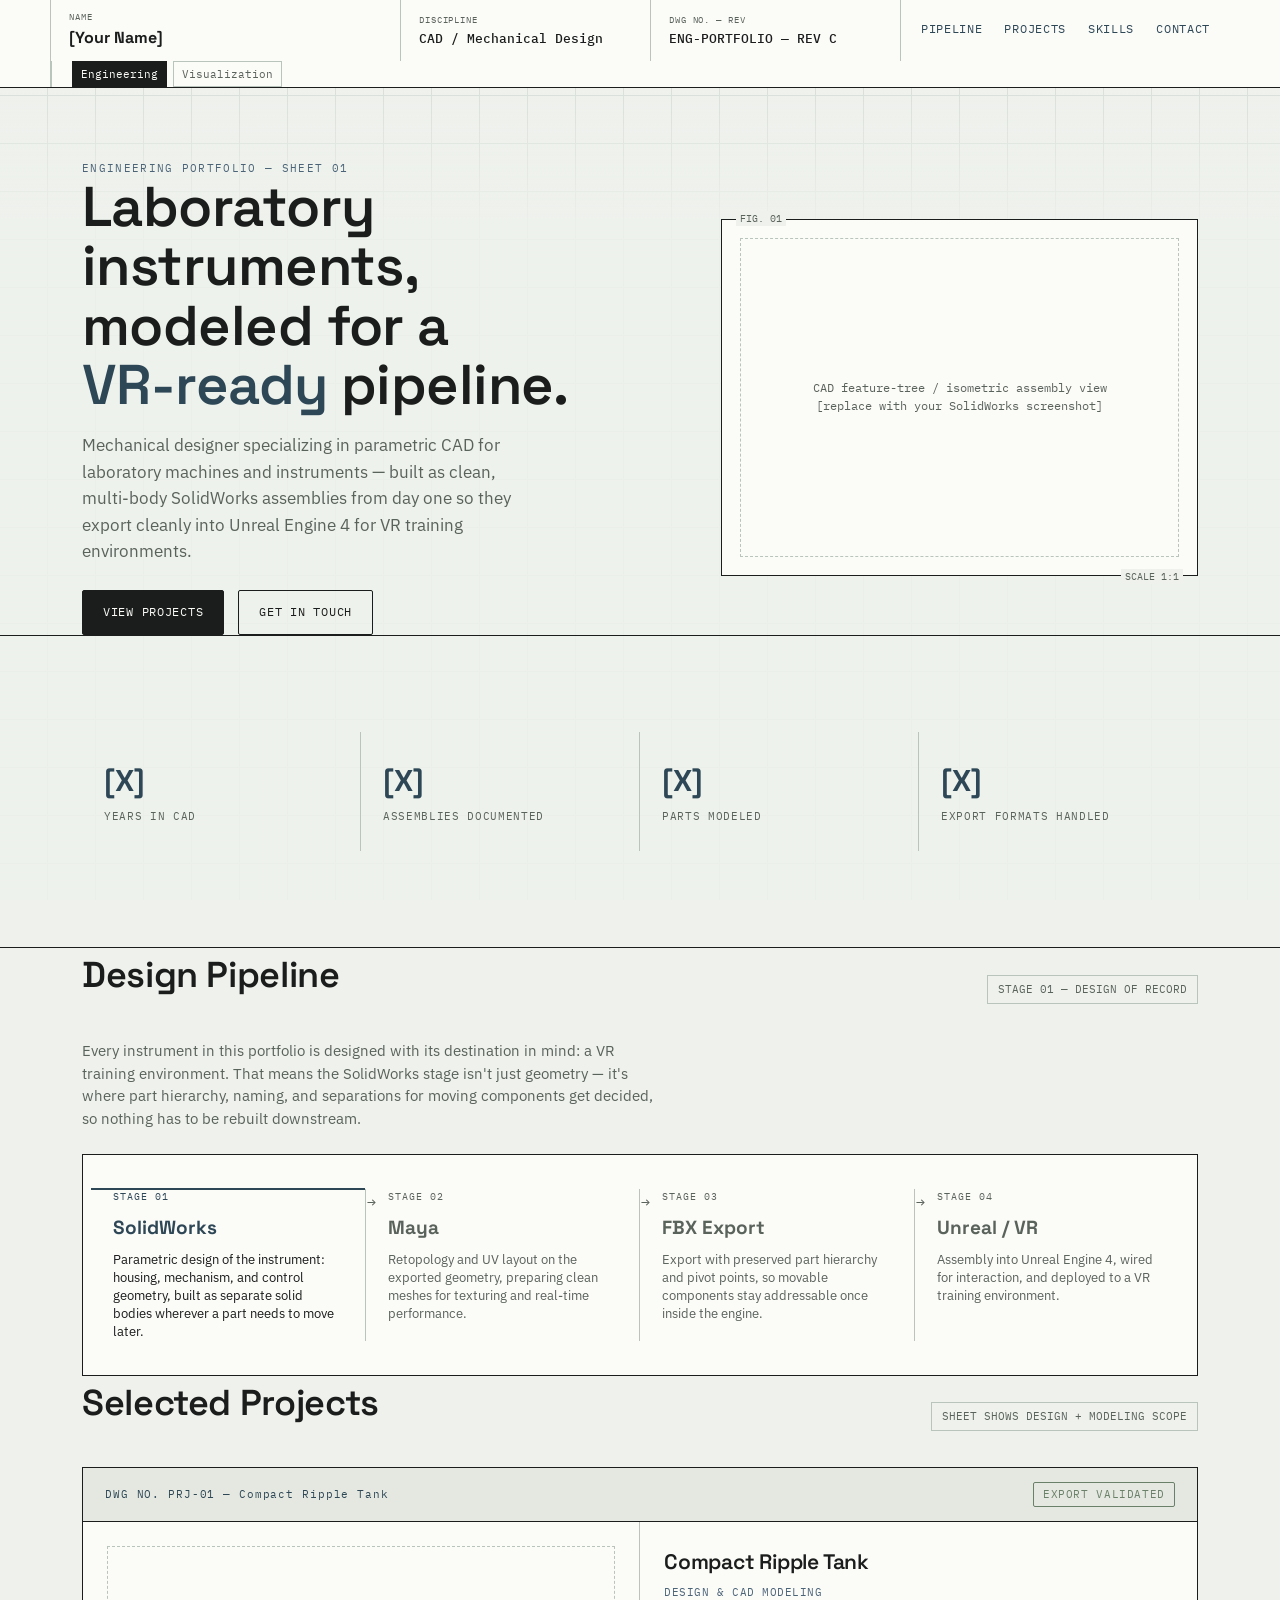
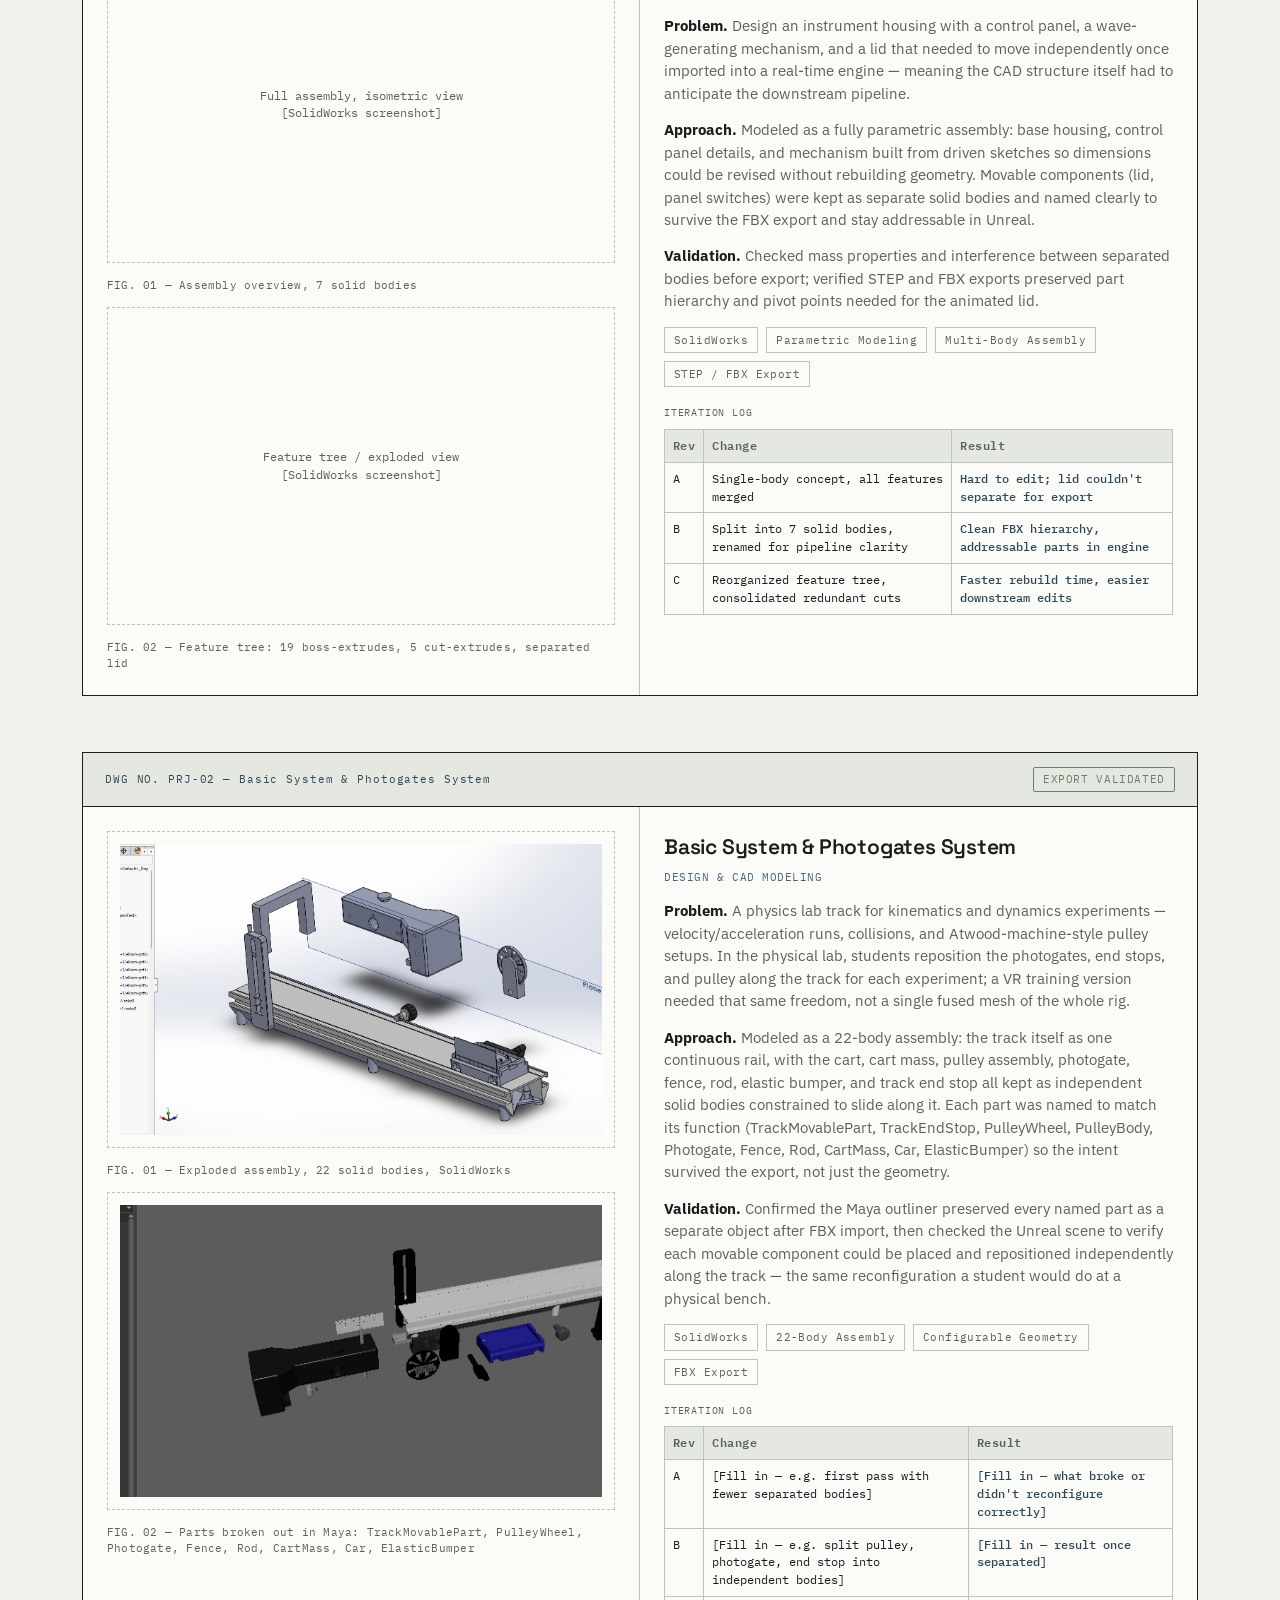
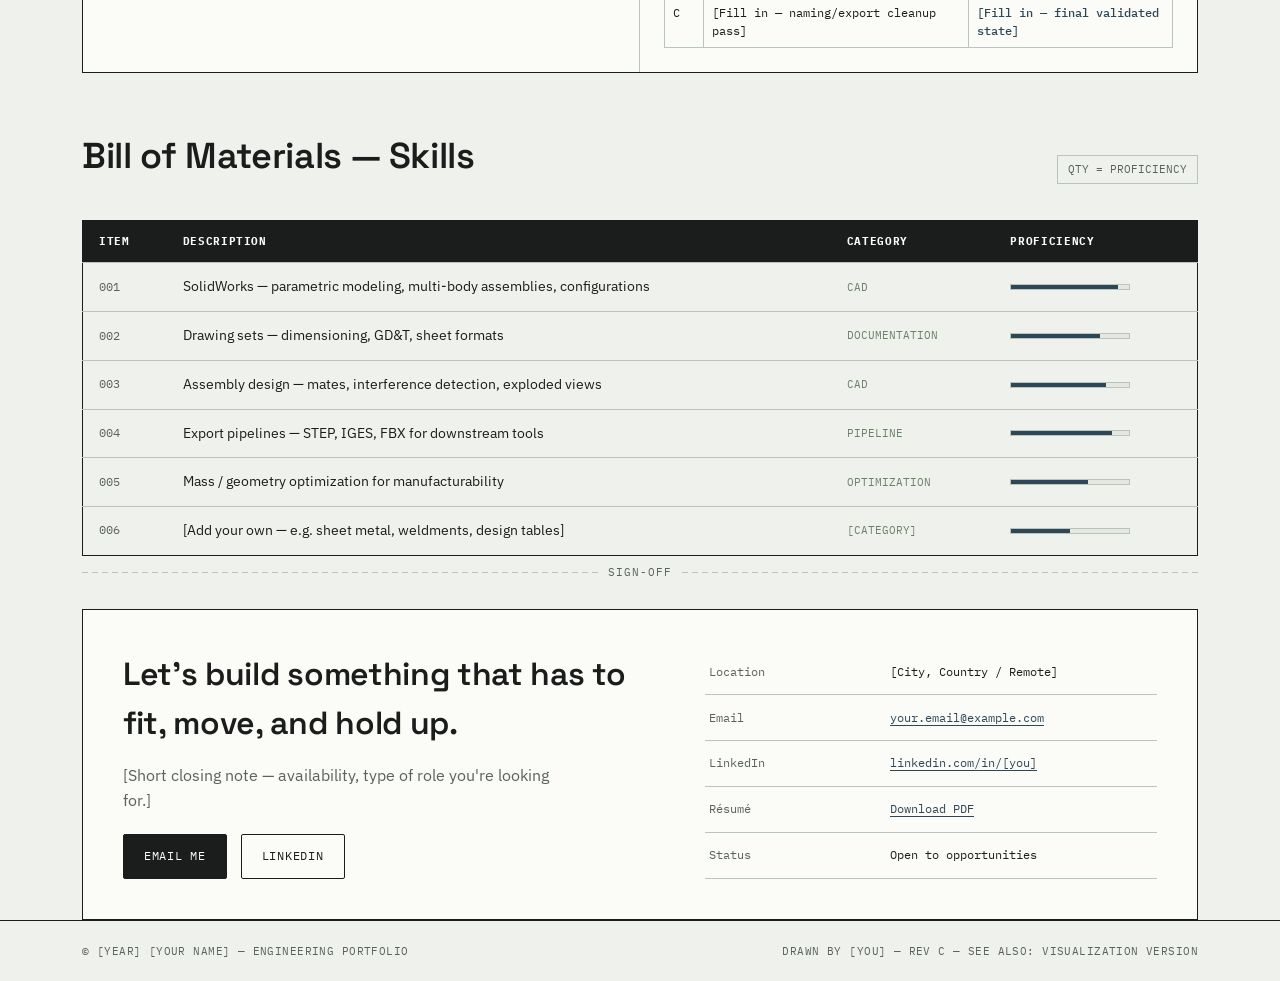
==== portfolio-engineering.html @ 68df439a "Finalize portfolio redesign" ====
<!DOCTYPE html>
<html lang="en">
<head>
<meta charset="UTF-8">
<meta name="viewport" content="width=device-width, initial-scale=1.0">
<title>[Your Name] — Engineering Portfolio</title>
<link rel="preconnect" href="https://fonts.googleapis.com">
<link href="https://fonts.googleapis.com/css2?family=Space+Grotesk:wght@400;500;600;700&family=IBM+Plex+Sans:wght@400;500;600&family=IBM+Plex+Mono:wght@400;500;600&display=swap" rel="stylesheet">
<link rel="stylesheet" href="styles.css">
</head>
<body>

<header class="titleblock">
  <div class="titleblock-inner">
    <div class="tb-cell tb-name">
      <span class="label">Name</span>
      <span class="value">[Your Name]</span>
    </div>
    <div class="tb-cell">
      <span class="label">Discipline</span>
      <span class="value">CAD / Mechanical Design</span>
    </div>
    <div class="tb-cell">
      <span class="label">Dwg No. — Rev</span>
      <span class="value">ENG-PORTFOLIO — REV C</span>
    </div>
    <nav class="tb-nav">
      <a href="#pipeline">Pipeline</a>
      <a href="#projects">Projects</a>
      <a href="#skills">Skills</a>
      <a href="#contact">Contact</a>
    </nav>
    <div class="tb-switch">
      <a class="active" href="portfolio-engineering.html">Engineering</a>
      <a href="portfolio-visualization.html">Visualization</a>
    </div>
  </div>
</header>

<main>

  <!-- HERO -->
  <section class="hero wrap">
    <div class="hero-grid">
      <div>
        <p class="eyebrow">Engineering Portfolio — Sheet 01</p>
        <h1>Laboratory instruments,<br>modeled for a<br><span class="accent">VR-ready</span> pipeline.</h1>
        <p class="lede">Mechanical designer specializing in parametric CAD for laboratory machines and instruments — built as clean, multi-body SolidWorks assemblies from day one so they export cleanly into Unreal Engine 4 for VR training environments.</p>
        <div class="hero-actions">
          <a class="btn primary" href="#projects">View projects</a>
          <a class="btn ghost" href="#contact">Get in touch</a>
        </div>
      </div>
      <div class="hero-figure">
        <span class="tick tl">FIG. 01</span>
        <div class="frame">CAD feature-tree / isometric assembly view<br>[replace with your SolidWorks screenshot]</div>
        <span class="tick br">SCALE 1:1</span>
      </div>
    </div>
  </section>

  <!-- SPEC STRIP -->
  <section class="specs">
    <div class="wrap">
      <div class="specs-grid">
        <div class="spec"><div class="num">[X]</div><div class="lbl">Years in CAD</div></div>
        <div class="spec"><div class="num">[X]</div><div class="lbl">Assemblies Documented</div></div>
        <div class="spec"><div class="num">[X]</div><div class="lbl">Parts Modeled</div></div>
        <div class="spec"><div class="num">[X]</div><div class="lbl">Export Formats Handled</div></div>
      </div>
    </div>
  </section>

  <!-- PIPELINE -->
  <section id="pipeline" class="wrap">
    <div class="sec-head">
      <h2>Design Pipeline</h2>
      <span class="sheet-tag">STAGE 01 — DESIGN OF RECORD</span>
    </div>
    <p class="pipeline-intro">Every instrument in this portfolio is designed with its destination in mind: a VR training environment. That means the SolidWorks stage isn't just geometry — it's where part hierarchy, naming, and separations for moving components get decided, so nothing has to be rebuilt downstream.</p>
    <div class="pipeline">
      <div class="pipeline-node primary">
        <span class="stage">Stage 01</span>
        <span class="tool">SolidWorks</span>
        <span class="desc">Parametric design of the instrument: housing, mechanism, and control geometry, built as separate solid bodies wherever a part needs to move later.</span>
      </div>
      <div class="pipeline-node">
        <span class="stage">Stage 02</span>
        <span class="tool">Maya</span>
        <span class="desc">Retopology and UV layout on the exported geometry, preparing clean meshes for texturing and real-time performance.</span>
      </div>
      <div class="pipeline-node">
        <span class="stage">Stage 03</span>
        <span class="tool">FBX Export</span>
        <span class="desc">Export with preserved part hierarchy and pivot points, so movable components stay addressable once inside the engine.</span>
      </div>
      <div class="pipeline-node">
        <span class="stage">Stage 04</span>
        <span class="tool">Unreal / VR</span>
        <span class="desc">Assembly into Unreal Engine 4, wired for interaction, and deployed to a VR training environment.</span>
      </div>
    </div>
  </section>

  <!-- PROJECTS -->
  <section id="projects" class="wrap">
    <div class="sec-head">
      <h2>Selected Projects</h2>
      <span class="sheet-tag">SHEET SHOWS DESIGN + MODELING SCOPE</span>
    </div>

    <!-- PROJECT SHEET 01 -->
    <article class="sheet reveal">
      <div class="sheet-head">
        <span class="sheet-no">DWG NO. PRJ-01 — Compact Ripple Tank</span>
        <span class="sheet-status">Export Validated</span>
      </div>
      <div class="sheet-body">
        <div class="sheet-media">
          <div class="media-slot">Full assembly, isometric view<br>[SolidWorks screenshot]</div>
          <div class="media-caption">FIG. 01 — Assembly overview, 7 solid bodies</div>
          <div class="media-slot">Feature tree / exploded view<br>[SolidWorks screenshot]</div>
          <div class="media-caption">FIG. 02 — Feature tree: 19 boss-extrudes, 5 cut-extrudes, separated lid</div>
        </div>
        <div class="sheet-content">
          <h3>Compact Ripple Tank</h3>
          <p class="role">Design & CAD modeling</p>
          <p><strong>Problem.</strong> Design an instrument housing with a control panel, a wave-generating mechanism, and a lid that needed to move independently once imported into a real-time engine — meaning the CAD structure itself had to anticipate the downstream pipeline.</p>
          <p><strong>Approach.</strong> Modeled as a fully parametric assembly: base housing, control panel details, and mechanism built from driven sketches so dimensions could be revised without rebuilding geometry. Movable components (lid, panel switches) were kept as separate solid bodies and named clearly to survive the FBX export and stay addressable in Unreal.</p>
          <p><strong>Validation.</strong> Checked mass properties and interference between separated bodies before export; verified STEP and FBX exports preserved part hierarchy and pivot points needed for the animated lid.</p>
          <div class="tags">
            <span class="tag">SolidWorks</span>
            <span class="tag">Parametric Modeling</span>
            <span class="tag">Multi-Body Assembly</span>
            <span class="tag">STEP / FBX Export</span>
          </div>
          <table class="rev">
            <caption>Iteration log</caption>
            <thead>
              <tr><th>Rev</th><th>Change</th><th>Result</th></tr>
            </thead>
            <tbody>
              <tr><td>A</td><td>Single-body concept, all features merged</td><td class="result">Hard to edit; lid couldn't separate for export</td></tr>
              <tr><td>B</td><td>Split into 7 solid bodies, renamed for pipeline clarity</td><td class="result">Clean FBX hierarchy, addressable parts in engine</td></tr>
              <tr><td>C</td><td>Reorganized feature tree, consolidated redundant cuts</td><td class="result">Faster rebuild time, easier downstream edits</td></tr>
            </tbody>
          </table>
        </div>
      </div>
    </article>

    <!-- PROJECT SHEET 02 -->
    <article class="sheet reveal">
      <div class="sheet-head">
        <span class="sheet-no">DWG NO. PRJ-02 — Basic System &amp; Photogates System</span>
        <span class="sheet-status">Export Validated</span>
      </div>
      <div class="sheet-body">
        <div class="sheet-media">
          <div class="media-slot"><img src="assets/basic-photogates-system/01-solidworks-exploded.png" alt="SolidWorks exploded view of the track, cart, pulley and photogate assembly"></div>
          <div class="media-caption">FIG. 01 — Exploded assembly, 22 solid bodies, SolidWorks</div>
          <div class="media-slot"><img src="assets/basic-photogates-system/02-maya-parts.png" alt="Maya outliner and separated parts for the track system"></div>
          <div class="media-caption">FIG. 02 — Parts broken out in Maya: TrackMovablePart, PulleyWheel, Photogate, Fence, Rod, CartMass, Car, ElasticBumper</div>
        </div>
        <div class="sheet-content">
          <h3>Basic System &amp; Photogates System</h3>
          <p class="role">Design & CAD modeling</p>
          <p><strong>Problem.</strong> A physics lab track for kinematics and dynamics experiments — velocity/acceleration runs, collisions, and Atwood-machine-style pulley setups. In the physical lab, students reposition the photogates, end stops, and pulley along the track for each experiment; a VR training version needed that same freedom, not a single fused mesh of the whole rig.</p>
          <p><strong>Approach.</strong> Modeled as a 22-body assembly: the track itself as one continuous rail, with the cart, cart mass, pulley assembly, photogate, fence, rod, elastic bumper, and track end stop all kept as independent solid bodies constrained to slide along it. Each part was named to match its function (TrackMovablePart, TrackEndStop, PulleyWheel, PulleyBody, Photogate, Fence, Rod, CartMass, Car, ElasticBumper) so the intent survived the export, not just the geometry.</p>
          <p><strong>Validation.</strong> Confirmed the Maya outliner preserved every named part as a separate object after FBX import, then checked the Unreal scene to verify each movable component could be placed and repositioned independently along the track — the same reconfiguration a student would do at a physical bench.</p>
          <div class="tags">
            <span class="tag">SolidWorks</span>
            <span class="tag">22-Body Assembly</span>
            <span class="tag">Configurable Geometry</span>
            <span class="tag">FBX Export</span>
          </div>
          <table class="rev">
            <caption>Iteration log</caption>
            <thead>
              <tr><th>Rev</th><th>Change</th><th>Result</th></tr>
            </thead>
            <tbody>
              <tr><td>A</td><td>[Fill in — e.g. first pass with fewer separated bodies]</td><td class="result">[Fill in — what broke or didn't reconfigure correctly]</td></tr>
              <tr><td>B</td><td>[Fill in — e.g. split pulley, photogate, end stop into independent bodies]</td><td class="result">[Fill in — result once separated]</td></tr>
              <tr><td>C</td><td>[Fill in — naming/export cleanup pass]</td><td class="result">[Fill in — final validated state]</td></tr>
            </tbody>
          </table>
        </div>
      </div>
    </article>
  </section>

  <!-- SKILLS AS BOM -->
  <section id="skills" class="wrap">
    <div class="sec-head">
      <h2>Bill of Materials — Skills</h2>
      <span class="sheet-tag">QTY = PROFICIENCY</span>
    </div>
    <table class="bom">
      <thead>
        <tr><th>Item</th><th>Description</th><th>Category</th><th>Proficiency</th></tr>
      </thead>
      <tbody>
        <tr><td class="item">001</td><td>SolidWorks — parametric modeling, multi-body assemblies, configurations</td><td class="cat">CAD</td><td><div class="bar-wrap"><div class="bar" style="width:90%"></div></div></td></tr>
        <tr><td class="item">002</td><td>Drawing sets — dimensioning, GD&T, sheet formats</td><td class="cat">Documentation</td><td><div class="bar-wrap"><div class="bar" style="width:75%"></div></div></td></tr>
        <tr><td class="item">003</td><td>Assembly design — mates, interference detection, exploded views</td><td class="cat">CAD</td><td><div class="bar-wrap"><div class="bar" style="width:80%"></div></div></td></tr>
        <tr><td class="item">004</td><td>Export pipelines — STEP, IGES, FBX for downstream tools</td><td class="cat">Pipeline</td><td><div class="bar-wrap"><div class="bar" style="width:85%"></div></div></td></tr>
        <tr><td class="item">005</td><td>Mass / geometry optimization for manufacturability</td><td class="cat">Optimization</td><td><div class="bar-wrap"><div class="bar" style="width:65%"></div></div></td></tr>
        <tr><td class="item">006</td><td>[Add your own — e.g. sheet metal, weldments, design tables]</td><td class="cat">[Category]</td><td><div class="bar-wrap"><div class="bar" style="width:50%"></div></div></td></tr>
      </tbody>
    </table>
  </section>

  <!-- CONTACT / SIGN-OFF -->
  <section id="contact" class="wrap">
    <div class="dim-rule"><span>Sign-off</span></div>
    <div class="signoff">
      <div class="signoff-grid">
        <div>
          <h2>Let's build something that has to fit, move, and hold up.</h2>
          <p>[Short closing note — availability, type of role you're looking for.]</p>
          <div class="hero-actions">
            <a class="btn primary" href="mailto:your.email@example.com">Email me</a>
            <a class="btn ghost" href="[LinkedIn URL]">LinkedIn</a>
          </div>
        </div>
        <table class="approval-table">
          <tr><td class="k">Location</td><td>[City, Country / Remote]</td></tr>
          <tr><td class="k">Email</td><td><a href="mailto:your.email@example.com">your.email@example.com</a></td></tr>
          <tr><td class="k">LinkedIn</td><td><a href="#">linkedin.com/in/[you]</a></td></tr>
          <tr><td class="k">Résumé</td><td><a href="#">Download PDF</a></td></tr>
          <tr><td class="k">Status</td><td>Open to opportunities</td></tr>
        </table>
      </div>
    </div>
  </section>

</main>

<footer>
  <div class="wrap footer-row">
    <span>© [YEAR] [YOUR NAME] — ENGINEERING PORTFOLIO</span>
    <span>DRAWN BY [YOU] — REV C — SEE ALSO: VISUALIZATION VERSION</span>
  </div>
</footer>

<script>
  const items = document.querySelectorAll('.reveal');
  const io = new IntersectionObserver((entries) => {
    entries.forEach(e => { if(e.isIntersecting){ e.target.classList.add('in'); io.unobserve(e.target);} });
  }, {threshold:0.12});
  items.forEach(el => io.observe(el));
</script>

</body>
</html>
---- styles.css ----
:root{
  --paper:#EEF1EC;
  --paper-alt:#E4E8E1;
  --ink:#1A1D1B;
  --ink-soft:#5A625C;
  --line:#B9C4BC;
  --steel:#2E4756;       /* primary accent — overridden per theme */
  --steel-soft:#4C6478;
  --amber:#E8A33D;
  --olive:#6B8068;       /* secondary accent — overridden per theme */
  --white:#FBFBF8;
  --radius:2px;
}

/* ---- Visualization theme override: warm "studio light" accent ---- */
body.theme-viz{
  --steel:#C4671F;
  --steel-soft:#D98A4A;
  --olive:#7A5C99;
}

*{box-sizing:border-box; margin:0; padding:0;}
html{scroll-behavior:smooth;}

body{
  background:var(--paper);
  color:var(--ink);
  font-family:'IBM Plex Sans', sans-serif;
  font-size:16px;
  line-height:1.55;
  background-image:
    linear-gradient(var(--line) 1px, transparent 1px),
    linear-gradient(90deg, var(--line) 1px, transparent 1px);
  background-size:48px 48px;
  background-position:-1px -1px;
  background-attachment:fixed;
}
body::before{
  content:"";
  position:fixed;
  inset:0;
  background:linear-gradient(180deg, rgba(238,241,236,0.4), rgba(238,241,236,0.94) 220px);
  pointer-events:none;
  z-index:0;
}

a{color:inherit; text-decoration:none;}
.mono{font-family:'IBM Plex Mono', monospace;}
.eyebrow{
  font-family:'IBM Plex Mono', monospace;
  font-size:11px;
  letter-spacing:0.12em;
  text-transform:uppercase;
  color:var(--steel-soft);
}
h1,h2,h3{font-family:'Space Grotesk', sans-serif; font-weight:600; letter-spacing:-0.01em;}

/* ---------- TITLE BLOCK / HEADER ---------- */
header.titleblock{position:sticky; top:0; z-index:50; background:var(--white); border-bottom:1.5px solid var(--ink);}
.titleblock-inner{
  max-width:1180px; margin:0 auto;
  display:grid; grid-template-columns:1.4fr 1fr 1fr auto;
  border-left:1px solid var(--line);
}
.tb-cell{padding:10px 18px; border-right:1px solid var(--line); display:flex; flex-direction:column; justify-content:center; gap:2px;}
.tb-cell .label{font-family:'IBM Plex Mono', monospace; font-size:9px; letter-spacing:0.1em; text-transform:uppercase; color:var(--ink-soft);}
.tb-cell .value{font-family:'IBM Plex Mono', monospace; font-size:12.5px; font-weight:500;}
.tb-name .value{font-family:'Space Grotesk', sans-serif; font-size:16px; font-weight:700;}
nav.tb-nav{display:flex; align-items:center; gap:22px; padding:0 20px;}
nav.tb-nav a{font-family:'IBM Plex Mono', monospace; font-size:11.5px; letter-spacing:0.06em; text-transform:uppercase; color:var(--steel); border-bottom:1px solid transparent; padding-bottom:2px; transition:border-color .15s ease, color .15s ease;}
nav.tb-nav a:hover{border-color:var(--amber); color:var(--ink);}
.tb-switch{
  display:flex; align-items:center; gap:6px;
  padding:0 20px; border-left:1px solid var(--line);
  font-family:'IBM Plex Mono', monospace; font-size:10.5px;
}
.tb-switch a{padding:4px 8px; border:1px solid var(--line); color:var(--ink-soft);}
.tb-switch a.active{background:var(--ink); color:var(--white); border-color:var(--ink);}
.tb-switch a:hover:not(.active){border-color:var(--steel); color:var(--steel);}

@media (max-width:900px){
  .titleblock-inner{grid-template-columns:1fr;}
  nav.tb-nav{flex-wrap:wrap; padding:10px 18px; gap:14px;}
  .tb-cell{border-right:none; border-bottom:1px solid var(--line);}
  .tb-switch{border-left:none; border-bottom:1px solid var(--line); padding:10px 18px;}
}

/* ---------- LAYOUT ---------- */
main{position:relative; z-index:1;}
.wrap{max-width:1180px; margin:0 auto; padding:0 32px;}
section{padding:96px 0;}
@media(max-width:800px){ .wrap{padding:0 20px;} section{padding:64px 0;} }

/* ---------- DIMENSION LINE MOTIF ---------- */
.dim-rule{display:flex; align-items:center; gap:10px; margin:8px 0 28px; color:var(--ink-soft);}
.dim-rule::before, .dim-rule::after{content:""; flex:1; height:1px; background:repeating-linear-gradient(90deg, var(--line) 0 6px, transparent 6px 10px);}
.dim-rule span{font-family:'IBM Plex Mono', monospace; font-size:11px; letter-spacing:0.1em; text-transform:uppercase; white-space:nowrap;}

/* ---------- HERO ---------- */
.hero{padding-top:72px;}
.hero-grid{display:grid; grid-template-columns:1.1fr 0.9fr; gap:56px; align-items:center;}
@media(max-width:900px){ .hero-grid{grid-template-columns:1fr;} }
.hero h1{font-size:clamp(34px, 5vw, 56px); line-height:1.06; margin-bottom:18px;}
.hero h1 .accent{color:var(--steel);}
.hero p.lede{font-size:17px; color:var(--ink-soft); max-width:46ch; margin-bottom:26px;}
.hero-actions{display:flex; gap:14px; flex-wrap:wrap;}
.btn{font-family:'IBM Plex Mono', monospace; font-size:12px; letter-spacing:0.06em; text-transform:uppercase; padding:12px 20px; border:1px solid var(--ink); border-radius:var(--radius); display:inline-block; transition:background .15s ease, color .15s ease;}
.btn.primary{background:var(--ink); color:var(--white);}
.btn.primary:hover{background:var(--steel);}
.btn.ghost:hover{background:var(--ink); color:var(--white);}
.hero-figure{position:relative; border:1px solid var(--ink); background:var(--white); aspect-ratio:4/3; display:flex; align-items:center; justify-content:center; padding:18px;}
.hero-figure .frame{width:100%; height:100%; border:1px dashed var(--line); display:flex; align-items:center; justify-content:center; color:var(--ink-soft); font-family:'IBM Plex Mono', monospace; font-size:12px; text-align:center; padding:20px;}
.tick{position:absolute; font-family:'IBM Plex Mono', monospace; font-size:10px; color:var(--ink-soft);}
.tick.tl{top:-9px; left:14px; background:var(--paper); padding:0 4px;}
.tick.br{bottom:-9px; right:14px; background:var(--paper); padding:0 4px;}

/* ---------- SPEC STRIP ---------- */
.specs{border-top:1px solid var(--ink); border-bottom:1px solid var(--ink);}
.specs-grid{display:grid; grid-template-columns:repeat(4, 1fr);}
.spec{padding:26px 22px; border-right:1px solid var(--line);}
.spec:last-child{border-right:none;}
.spec .num{font-family:'Space Grotesk', sans-serif; font-size:30px; font-weight:700; color:var(--steel);}
.spec .lbl{font-family:'IBM Plex Mono', monospace; font-size:11px; letter-spacing:0.06em; text-transform:uppercase; color:var(--ink-soft); margin-top:4px;}
@media(max-width:800px){ .specs-grid{grid-template-columns:1fr 1fr;} .spec:nth-child(2){border-right:none;} }

/* ---------- PIPELINE DIAGRAM ---------- */
.pipeline-intro{color:var(--ink-soft); max-width:64ch; margin-bottom:24px; font-size:14.5px;}
.pipeline{
  border:1px solid var(--ink);
  background:var(--white);
  padding:34px 8px;
  display:grid;
  grid-template-columns:repeat(4, 1fr);
}
.pipeline-node{
  padding:0 22px;
  border-right:1px solid var(--line);
  position:relative;
  display:flex;
  flex-direction:column;
  gap:8px;
}
.pipeline-node:last-child{border-right:none;}
.pipeline-node:not(:last-child)::after{
  content:"→";
  position:absolute;
  right:-11px;
  top:2px;
  font-family:'IBM Plex Mono', monospace;
  color:var(--ink-soft);
  font-size:15px;
  background:var(--white);
  z-index:2;
}
.pipeline-node .stage{font-family:'IBM Plex Mono', monospace; font-size:10px; letter-spacing:.1em; text-transform:uppercase; color:var(--ink-soft);}
.pipeline-node .tool{font-family:'Space Grotesk', sans-serif; font-weight:700; font-size:19px; color:var(--ink-soft);}
.pipeline-node .desc{font-size:12.5px; color:var(--ink-soft); line-height:1.45;}
.pipeline-node.primary .tool{color:var(--steel);}
.pipeline-node.primary .stage{color:var(--steel);}
.pipeline-node.primary .desc{color:var(--ink);}
.pipeline-node.primary::before{
  content:"";
  position:absolute;
  top:-1px; left:0; right:0; height:2px;
  background:var(--steel);
}
@media(max-width:860px){
  .pipeline{grid-template-columns:1fr; padding:8px 28px;}
  .pipeline-node{border-right:none; border-bottom:1px solid var(--line); padding:20px 0;}
  .pipeline-node:last-child{border-bottom:none;}
  .pipeline-node:not(:last-child)::after{content:"↓"; right:auto; left:0; top:auto; bottom:-11px;}
  .pipeline-node.primary::before{top:0; left:-1px; right:auto; bottom:0; width:2px; height:auto;}
}

/* ---------- SECTION HEADERS ---------- */
.sec-head{display:flex; justify-content:space-between; align-items:flex-end; margin-bottom:36px; gap:20px; flex-wrap:wrap;}
.sec-head h2{font-size:clamp(26px,3.4vw,36px);}
.sec-head .sheet-tag{font-family:'IBM Plex Mono', monospace; font-size:11px; color:var(--ink-soft); border:1px solid var(--line); padding:5px 10px;}

/* ---------- PROJECT SHEET ---------- */
.sheet{position:relative; background:var(--white); border:1px solid var(--ink); margin-bottom:56px;}
.sheet-head{display:flex; justify-content:space-between; align-items:center; padding:14px 22px; border-bottom:1px solid var(--ink); background:var(--paper-alt);}
.sheet-head .sheet-no{font-family:'IBM Plex Mono', monospace; font-size:11px; letter-spacing:0.08em; color:var(--steel);}
.sheet-head .sheet-status{font-family:'IBM Plex Mono', monospace; font-size:10.5px; letter-spacing:0.06em; text-transform:uppercase; padding:3px 9px; border:1px solid var(--olive); color:var(--olive); border-radius:var(--radius);}
.sheet-body{display:grid; grid-template-columns:1fr 1fr;}
@media(max-width:860px){ .sheet-body{grid-template-columns:1fr;} }
.sheet-media{border-right:1px solid var(--line); padding:24px; display:flex; flex-direction:column; gap:14px;}
@media(max-width:860px){ .sheet-media{border-right:none; border-bottom:1px solid var(--line);} }
.media-slot{aspect-ratio:16/10; border:1px dashed var(--line); display:flex; align-items:center; justify-content:center; font-family:'IBM Plex Mono', monospace; font-size:11.5px; color:var(--ink-soft); text-align:center; padding:12px;}
.media-slot img{width:100%; height:100%; object-fit:cover;}
.media-caption{font-family:'IBM Plex Mono', monospace; font-size:10.5px; color:var(--ink-soft); letter-spacing:0.02em;}
.sheet-content{padding:24px;}
.sheet-content h3{font-size:21px; margin-bottom:6px;}
.sheet-content .role{font-family:'IBM Plex Mono', monospace; font-size:11px; color:var(--steel-soft); margin-bottom:14px; text-transform:uppercase; letter-spacing:0.05em;}
.sheet-content p{color:var(--ink-soft); font-size:14.5px; margin-bottom:14px;}
.sheet-content p strong{color:var(--ink);}
.tags{display:flex; flex-wrap:wrap; gap:8px; margin-bottom:18px;}
.tag{font-family:'IBM Plex Mono', monospace; font-size:10.5px; letter-spacing:0.04em; padding:4px 9px; border:1px solid var(--line); color:var(--ink-soft);}

table.rev{width:100%; border-collapse:collapse; font-family:'IBM Plex Mono', monospace; font-size:11.5px;}
table.rev caption{text-align:left; font-size:10px; letter-spacing:0.08em; text-transform:uppercase; color:var(--ink-soft); margin-bottom:8px;}
table.rev th, table.rev td{border:1px solid var(--line); padding:7px 8px; text-align:left; vertical-align:top;}
table.rev th{background:var(--paper-alt); font-weight:600; color:var(--ink-soft); letter-spacing:0.04em;}
table.rev td.result{color:var(--steel); font-weight:500;}

/* ---------- SKILLS = BOM TABLE ---------- */
.bom{width:100%; border-collapse:collapse; border:1px solid var(--ink);}
.bom th{font-family:'IBM Plex Mono', monospace; font-size:11px; letter-spacing:0.06em; text-transform:uppercase; text-align:left; padding:12px 16px; background:var(--ink); color:var(--white);}
.bom td{padding:13px 16px; border-top:1px solid var(--line); font-size:14px;}
.bom td.item{font-family:'IBM Plex Mono', monospace; color:var(--ink-soft); font-size:12px;}
.bom td.cat{font-family:'IBM Plex Mono', monospace; font-size:11px; color:var(--olive); text-transform:uppercase;}
.bom .bar-wrap{width:120px; height:6px; background:var(--paper-alt); border:1px solid var(--line);}
.bom .bar{height:100%; background:var(--steel);}
@media(max-width:700px){ .bom{font-size:12px;} .bom th:nth-child(3), .bom td:nth-child(3){display:none;} }

/* ---------- CONTACT / SIGN-OFF ---------- */
.signoff{border:1px solid var(--ink); background:var(--white); padding:40px;}
.signoff-grid{display:grid; grid-template-columns:1.2fr 1fr; gap:40px;}
@media(max-width:800px){ .signoff-grid{grid-template-columns:1fr;} }
.signoff h2{font-size:clamp(24px,3vw,32px); margin-bottom:14px;}
.signoff p{color:var(--ink-soft); max-width:44ch; margin-bottom:22px;}
.approval-table{width:100%; border-collapse:collapse; font-family:'IBM Plex Mono', monospace; font-size:12px;}
.approval-table td{padding:12px 4px; border-bottom:1px solid var(--line);}
.approval-table td.k{color:var(--ink-soft); width:40%;}
.approval-table a{border-bottom:1px solid var(--steel); color:var(--steel);}
.approval-table a:hover{color:var(--amber); border-color:var(--amber);}

/* ---------- FOOTER ---------- */
footer{border-top:1px solid var(--ink); padding:22px 0;}
.footer-row{display:flex; justify-content:space-between; align-items:center; font-family:'IBM Plex Mono', monospace; font-size:10.5px; color:var(--ink-soft); letter-spacing:0.04em; flex-wrap:wrap; gap:8px;}

/* ---------- reveal on scroll ---------- */
.reveal{opacity:0; transform:translateY(14px); transition:opacity .5s ease, transform .5s ease;}
.reveal.in{opacity:1; transform:translateY(0);}
@media (prefers-reduced-motion: reduce){ html{scroll-behavior:auto;} .reveal{opacity:1; transform:none; transition:none;} }

:focus-visible{outline:2px solid var(--steel); outline-offset:2px;}
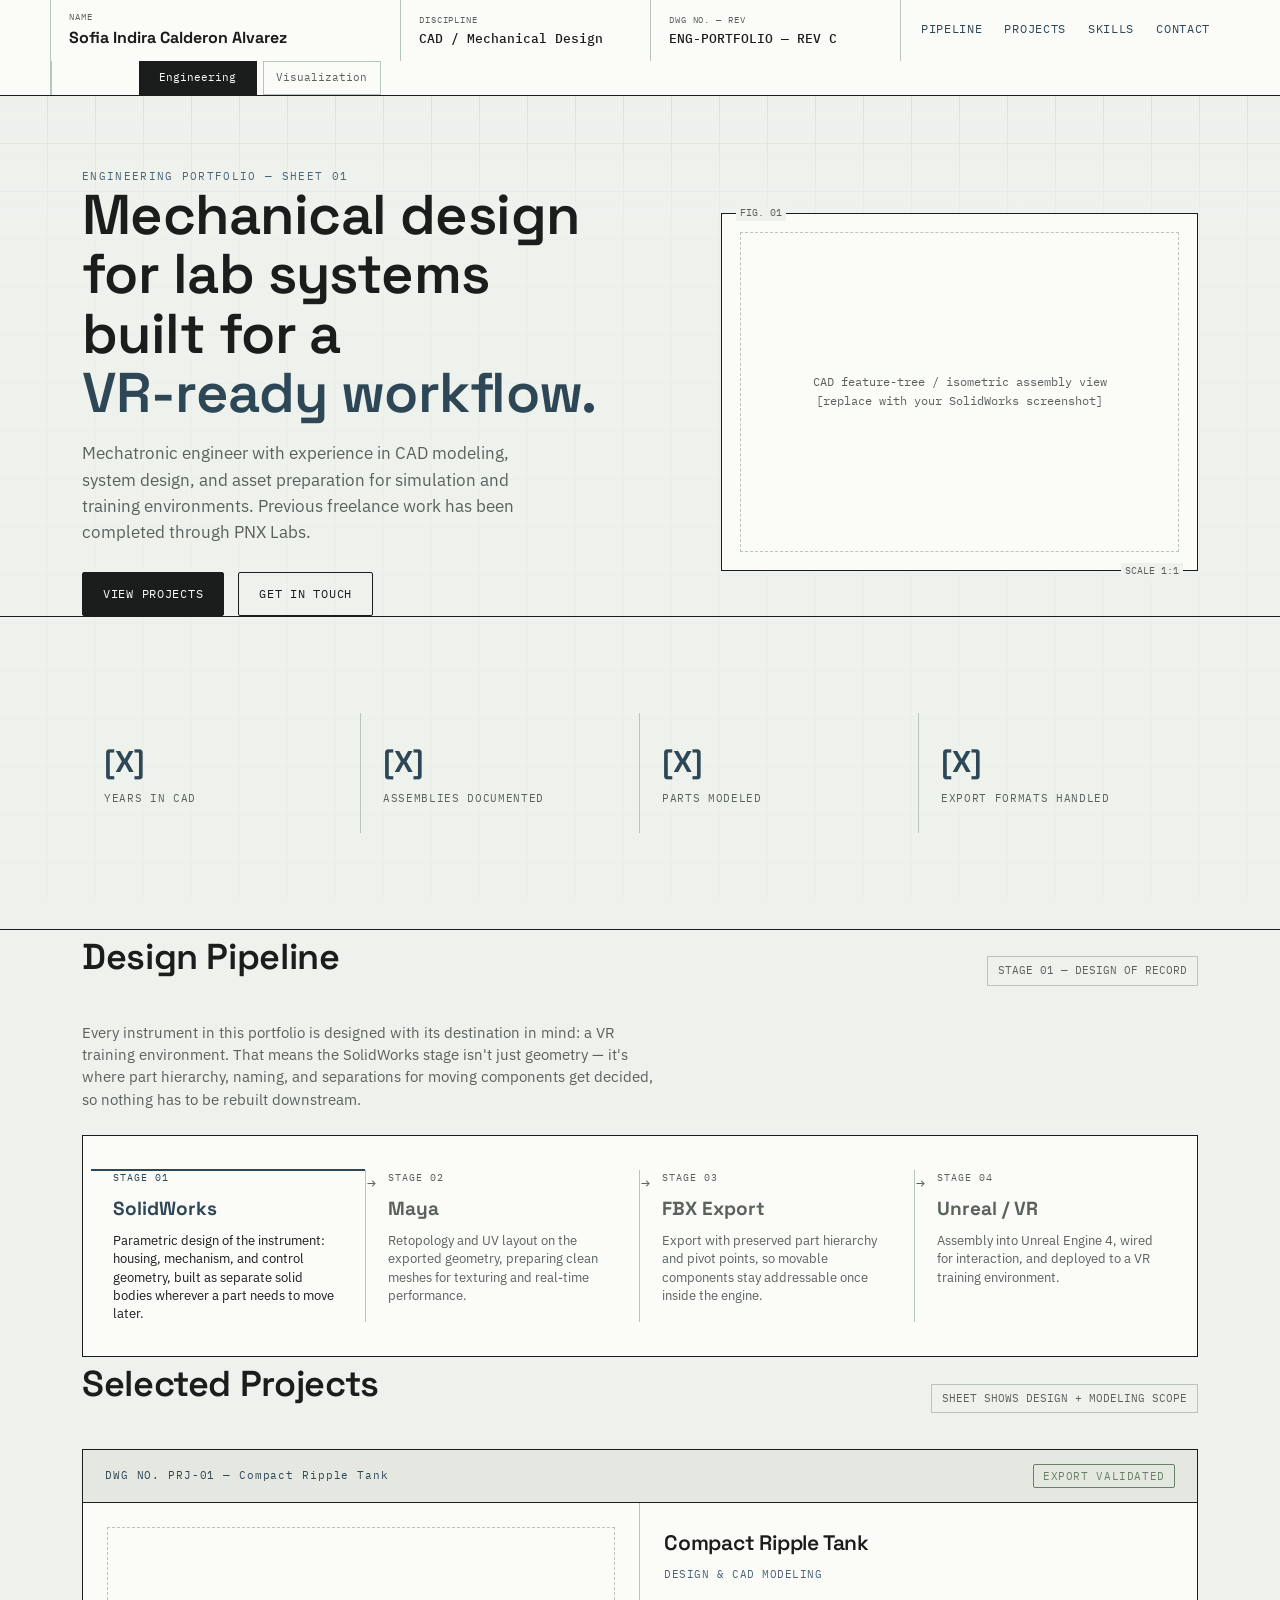
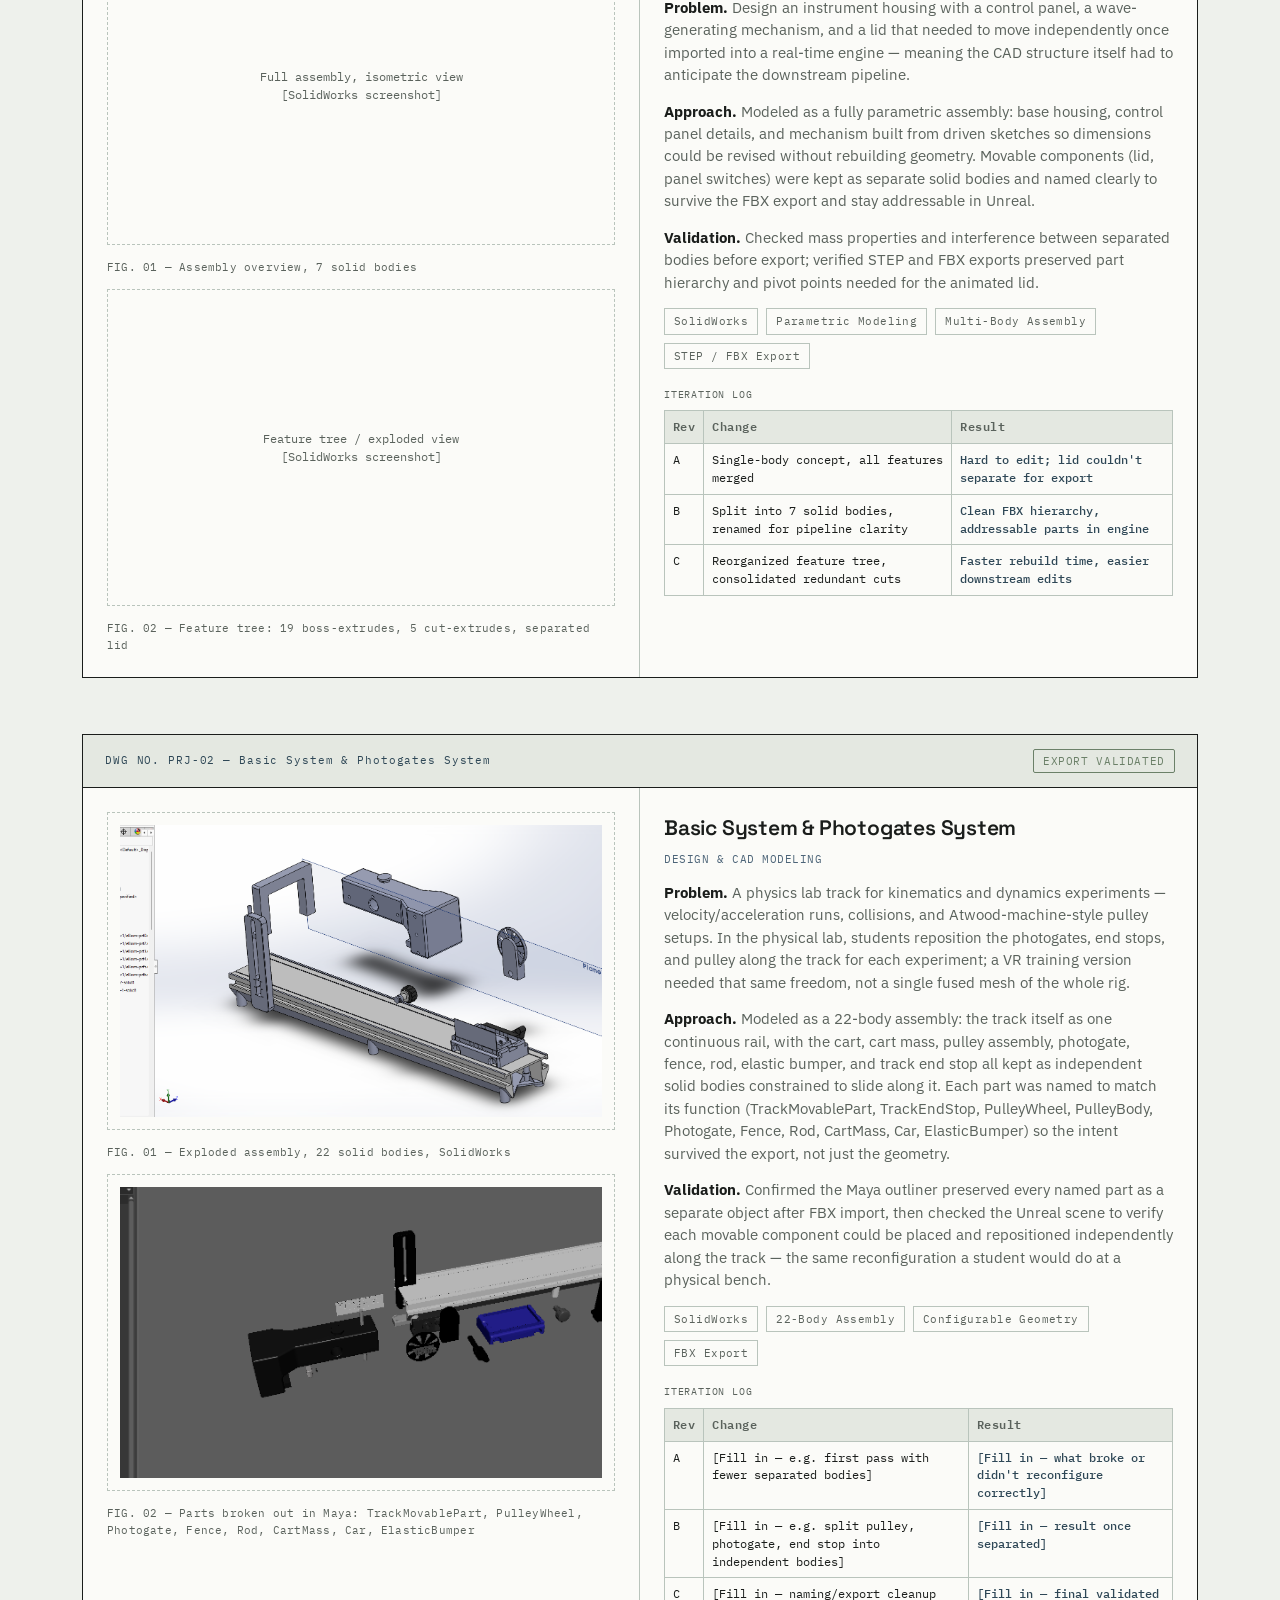
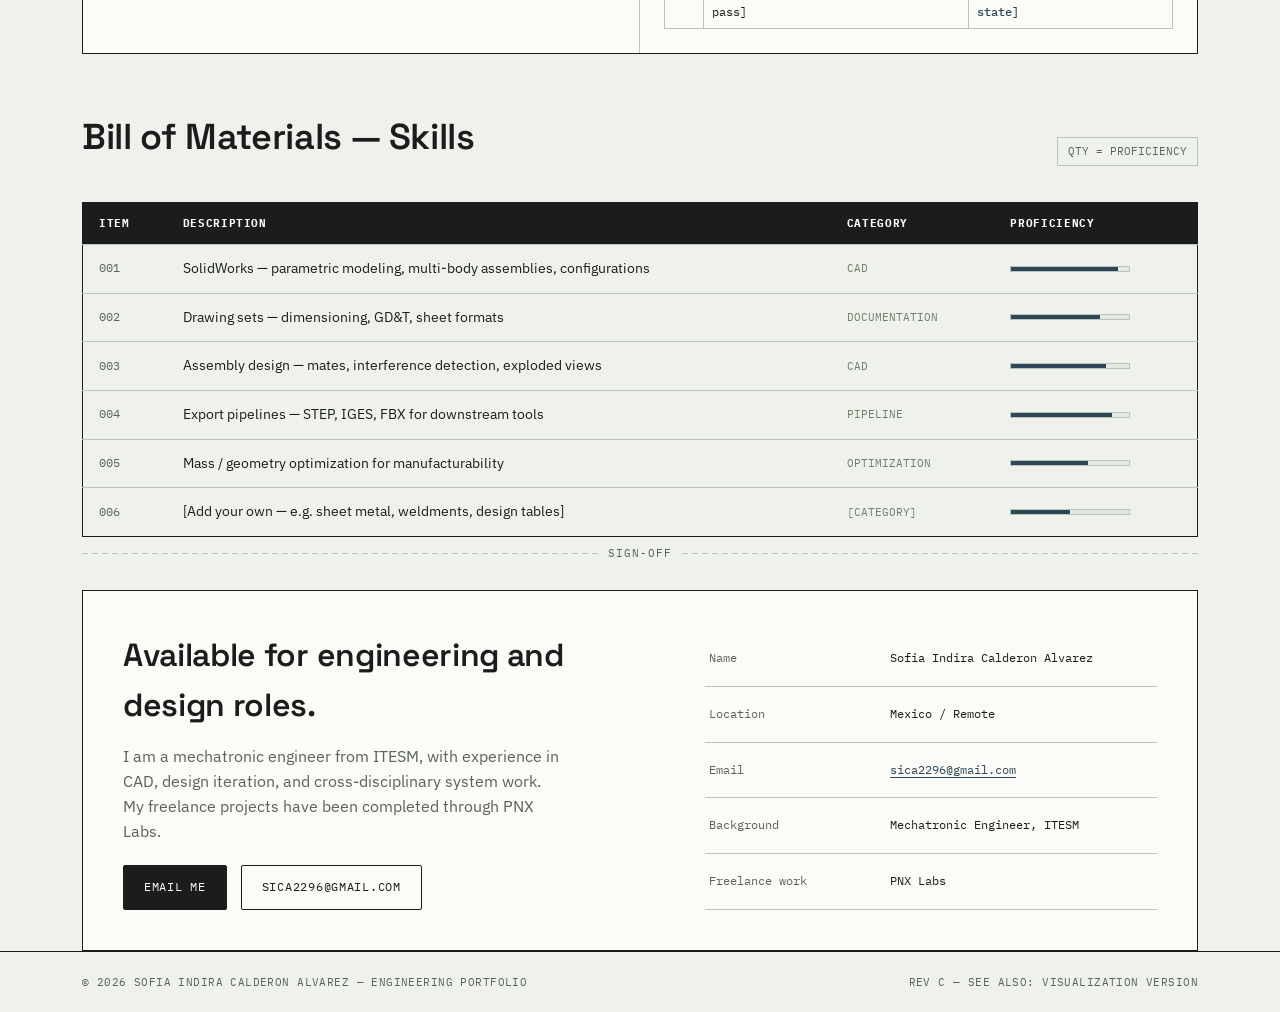
==== commit 7db72fba: "Refine engineering portfolio copy" ====
--- a/portfolio-engineering.html
+++ b/portfolio-engineering.html
@@ -3,7 +3,7 @@
 <head>
 <meta charset="UTF-8">
 <meta name="viewport" content="width=device-width, initial-scale=1.0">
-<title>[Your Name] — Engineering Portfolio</title>
+<title>Sofia Indira Calderon Alvarez — Engineering Portfolio</title>
 <link rel="preconnect" href="https://fonts.googleapis.com">
 <link href="https://fonts.googleapis.com/css2?family=Space+Grotesk:wght@400;500;600;700&family=IBM+Plex+Sans:wght@400;500;600&family=IBM+Plex+Mono:wght@400;500;600&display=swap" rel="stylesheet">
 <link rel="stylesheet" href="styles.css">
@@ -14,7 +14,7 @@
   <div class="titleblock-inner">
     <div class="tb-cell tb-name">
       <span class="label">Name</span>
-      <span class="value">[Your Name]</span>
+      <span class="value">Sofia Indira Calderon Alvarez</span>
     </div>
     <div class="tb-cell">
       <span class="label">Discipline</span>
@@ -44,8 +44,8 @@
     <div class="hero-grid">
       <div>
         <p class="eyebrow">Engineering Portfolio — Sheet 01</p>
-        <h1>Laboratory instruments,<br>modeled for a<br><span class="accent">VR-ready</span> pipeline.</h1>
-        <p class="lede">Mechanical designer specializing in parametric CAD for laboratory machines and instruments — built as clean, multi-body SolidWorks assemblies from day one so they export cleanly into Unreal Engine 4 for VR training environments.</p>
+        <h1>Mechanical design for lab systems<br>built for a<br><span class="accent">VR-ready workflow.</span></h1>
+        <p class="lede">Mechatronic engineer with experience in CAD modeling, system design, and asset preparation for simulation and training environments. Previous freelance work has been completed through PNX Labs.</p>
         <div class="hero-actions">
           <a class="btn primary" href="#projects">View projects</a>
           <a class="btn ghost" href="#contact">Get in touch</a>
@@ -217,19 +217,19 @@
     <div class="signoff">
       <div class="signoff-grid">
         <div>
-          <h2>Let's build something that has to fit, move, and hold up.</h2>
-          <p>[Short closing note — availability, type of role you're looking for.]</p>
+          <h2>Available for engineering and design roles.</h2>
+          <p>I am a mechatronic engineer from ITESM, with experience in CAD, design iteration, and cross-disciplinary system work. My freelance projects have been completed through PNX Labs.</p>
           <div class="hero-actions">
-            <a class="btn primary" href="mailto:your.email@example.com">Email me</a>
-            <a class="btn ghost" href="[LinkedIn URL]">LinkedIn</a>
+            <a class="btn primary" href="mailto:sica2296@gmail.com">Email me</a>
+            <a class="btn ghost" href="mailto:sica2296@gmail.com">sica2296@gmail.com</a>
           </div>
         </div>
         <table class="approval-table">
-          <tr><td class="k">Location</td><td>[City, Country / Remote]</td></tr>
-          <tr><td class="k">Email</td><td><a href="mailto:your.email@example.com">your.email@example.com</a></td></tr>
-          <tr><td class="k">LinkedIn</td><td><a href="#">linkedin.com/in/[you]</a></td></tr>
-          <tr><td class="k">Résumé</td><td><a href="#">Download PDF</a></td></tr>
-          <tr><td class="k">Status</td><td>Open to opportunities</td></tr>
+          <tr><td class="k">Name</td><td>Sofia Indira Calderon Alvarez</td></tr>
+          <tr><td class="k">Location</td><td>Mexico / Remote</td></tr>
+          <tr><td class="k">Email</td><td><a href="mailto:sica2296@gmail.com">sica2296@gmail.com</a></td></tr>
+          <tr><td class="k">Background</td><td>Mechatronic Engineer, ITESM</td></tr>
+          <tr><td class="k">Freelance work</td><td>PNX Labs</td></tr>
         </table>
       </div>
     </div>
@@ -239,8 +239,8 @@
 
 <footer>
   <div class="wrap footer-row">
-    <span>© [YEAR] [YOUR NAME] — ENGINEERING PORTFOLIO</span>
-    <span>DRAWN BY [YOU] — REV C — SEE ALSO: VISUALIZATION VERSION</span>
+    <span>© 2026 SOFIA INDIRA CALDERON ALVAREZ — ENGINEERING PORTFOLIO</span>
+    <span>REV C — SEE ALSO: VISUALIZATION VERSION</span>
   </div>
 </footer>
 
--- a/styles.css
+++ b/styles.css
@@ -70,13 +70,32 @@
 nav.tb-nav a{font-family:'IBM Plex Mono', monospace; font-size:11.5px; letter-spacing:0.06em; text-transform:uppercase; color:var(--steel); border-bottom:1px solid transparent; padding-bottom:2px; transition:border-color .15s ease, color .15s ease;}
 nav.tb-nav a:hover{border-color:var(--amber); color:var(--ink);}
 .tb-switch{
-  display:flex; align-items:center; gap:6px;
+  display:flex; align-items:center; justify-content:flex-end; gap:6px;
   padding:0 20px; border-left:1px solid var(--line);
   font-family:'IBM Plex Mono', monospace; font-size:10.5px;
 }
-.tb-switch a{padding:4px 8px; border:1px solid var(--line); color:var(--ink-soft);}
-.tb-switch a.active{background:var(--ink); color:var(--white); border-color:var(--ink);}
-.tb-switch a:hover:not(.active){border-color:var(--steel); color:var(--steel);}
+.tb-switch a{
+  display:inline-flex;
+  align-items:center;
+  justify-content:center;
+  padding:7px 10px;
+  border:1px solid var(--line);
+  color:var(--ink-soft);
+  background:var(--white);
+  min-width:118px;
+  text-align:center;
+  line-height:1.2;
+  height:34px;
+}
+.tb-switch a.active{
+  background:var(--ink);
+  color:var(--white);
+  border-color:var(--ink);
+}
+.tb-switch a:hover:not(.active){
+  border-color:var(--steel);
+  color:var(--steel);
+}
 
 @media (max-width:900px){
   .titleblock-inner{grid-template-columns:1fr;}
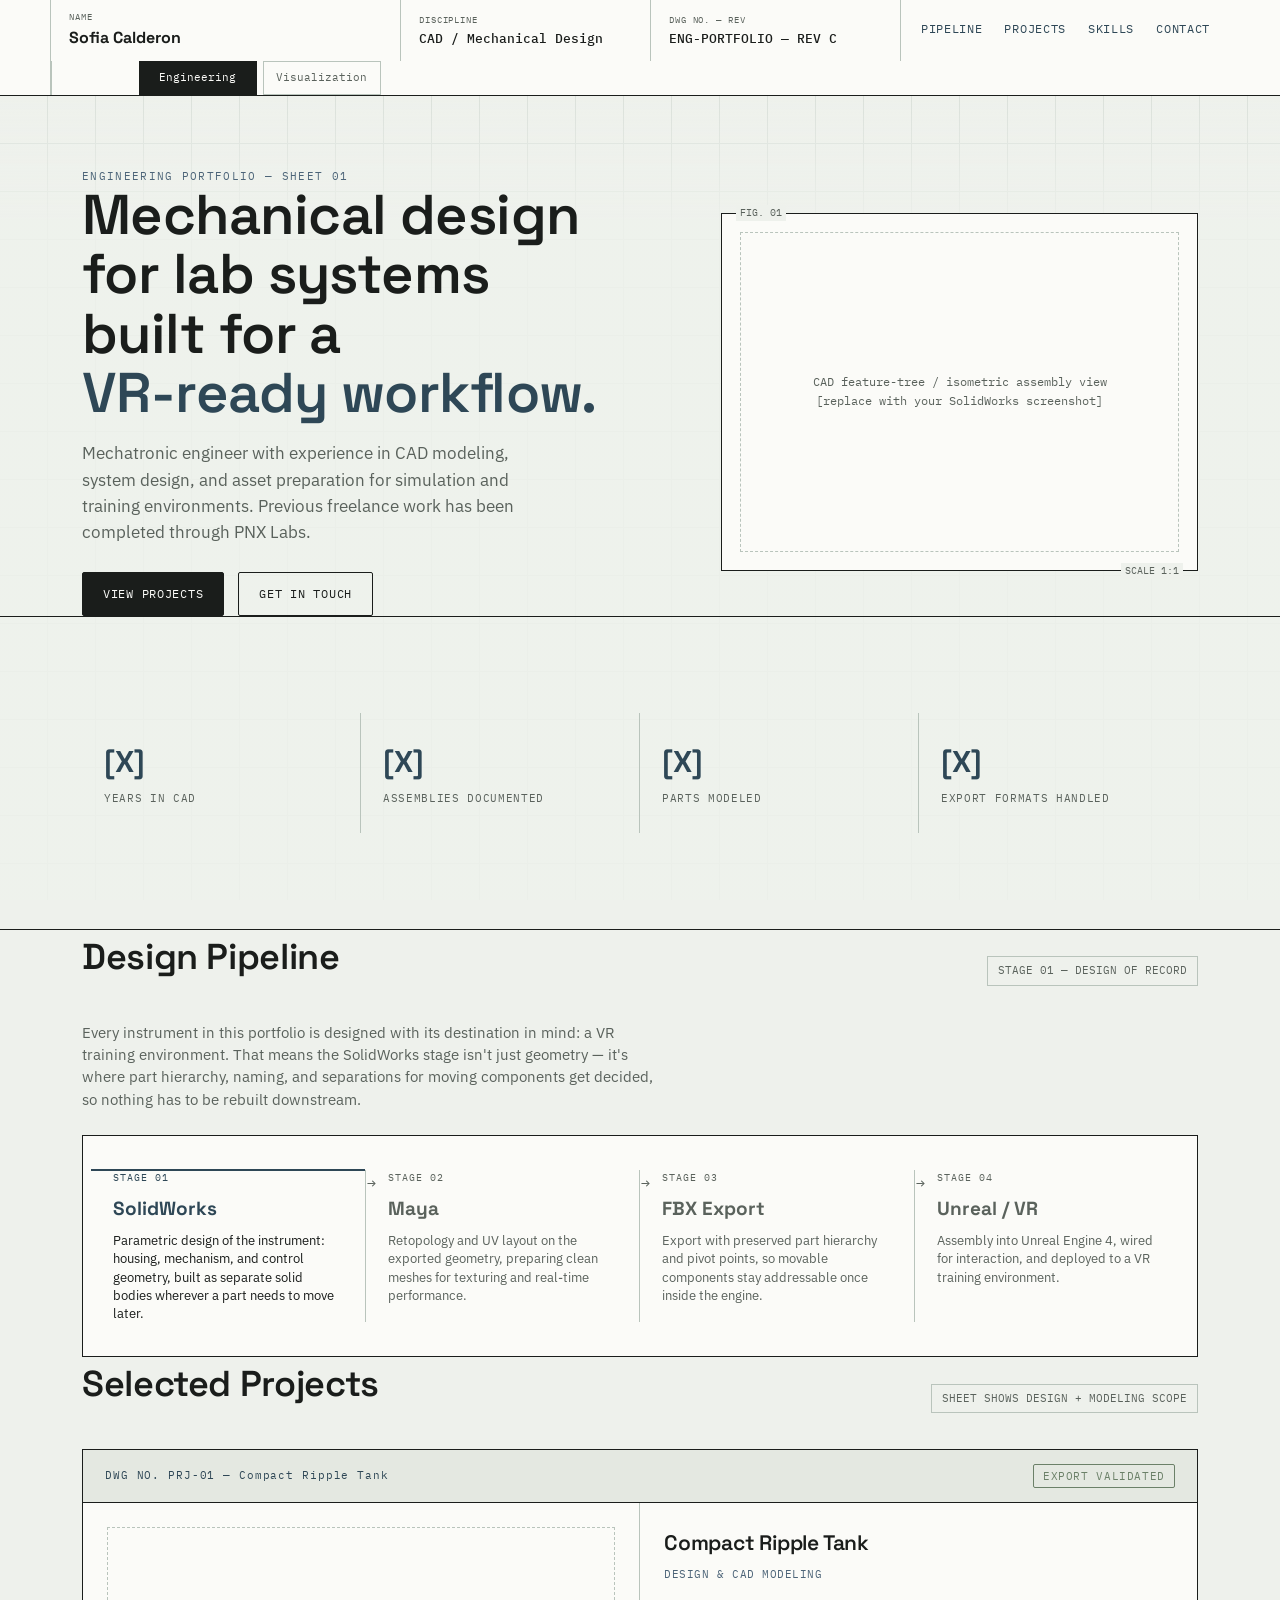
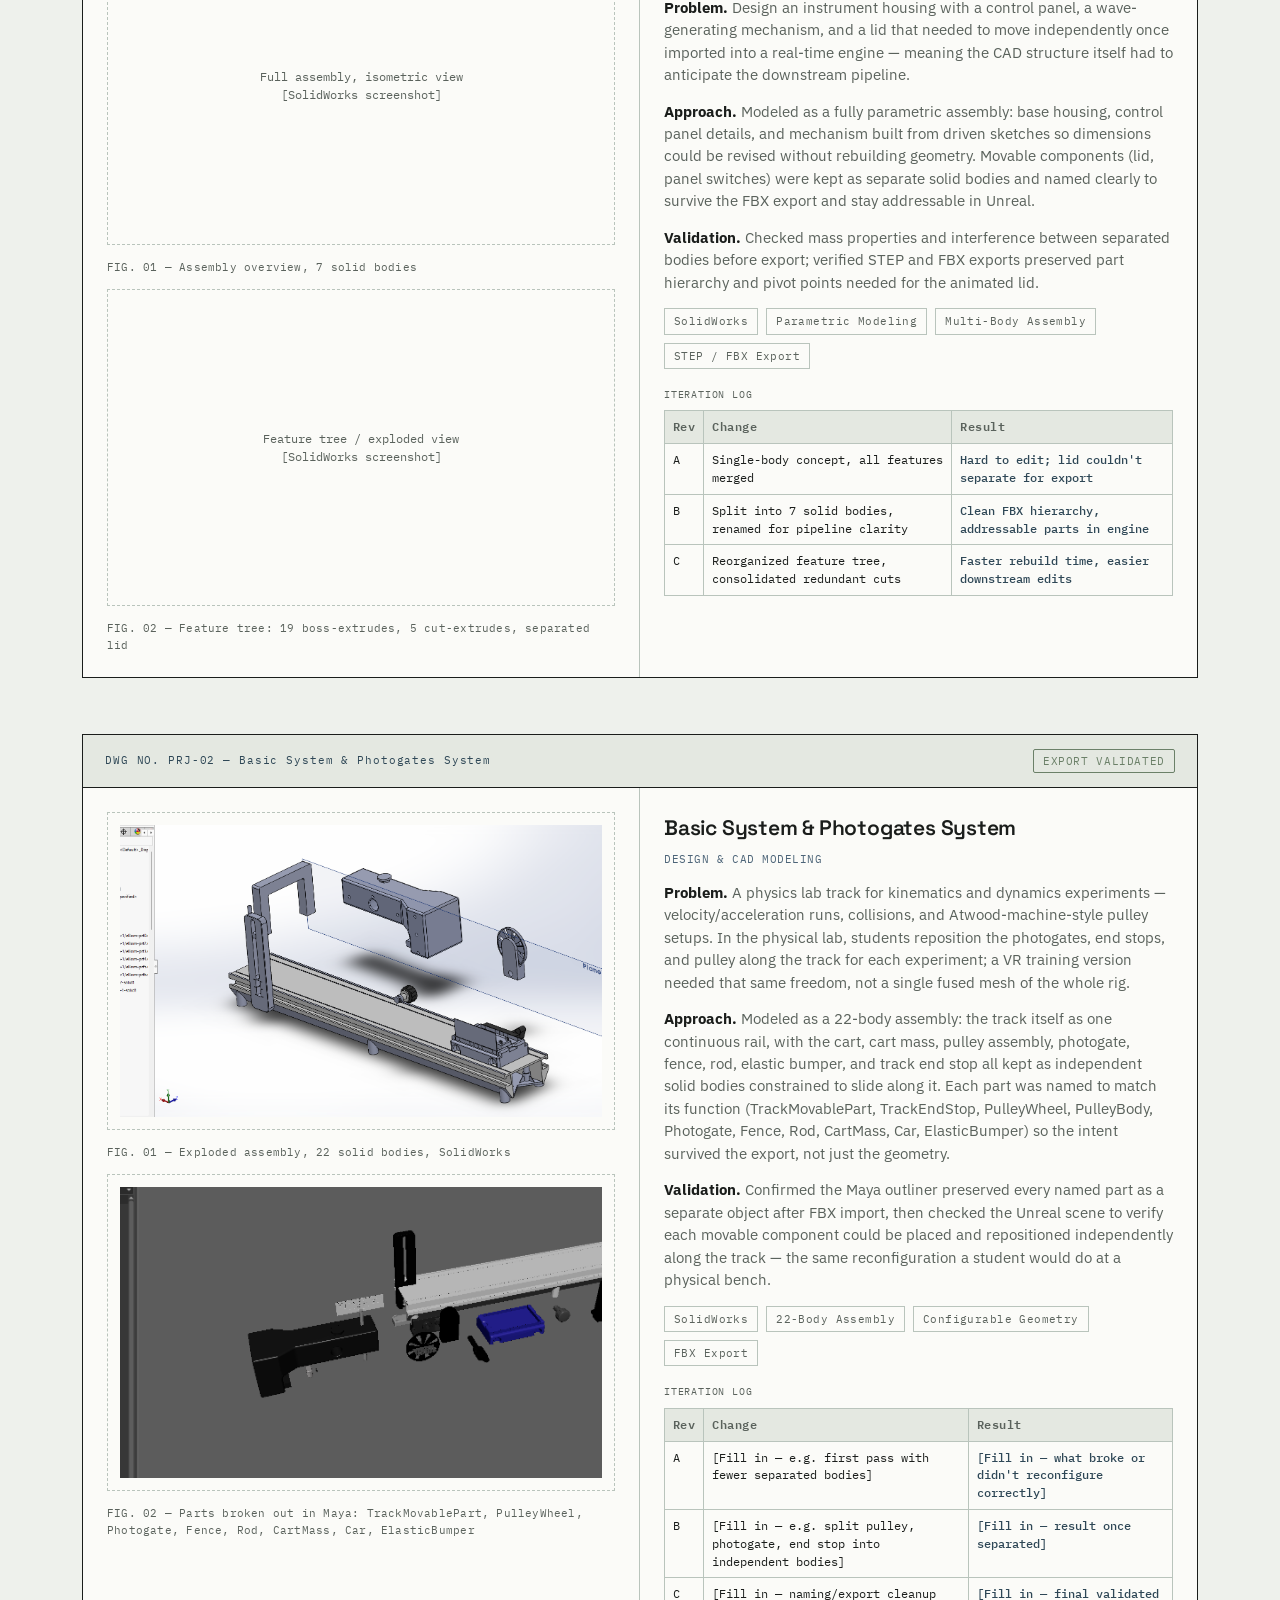
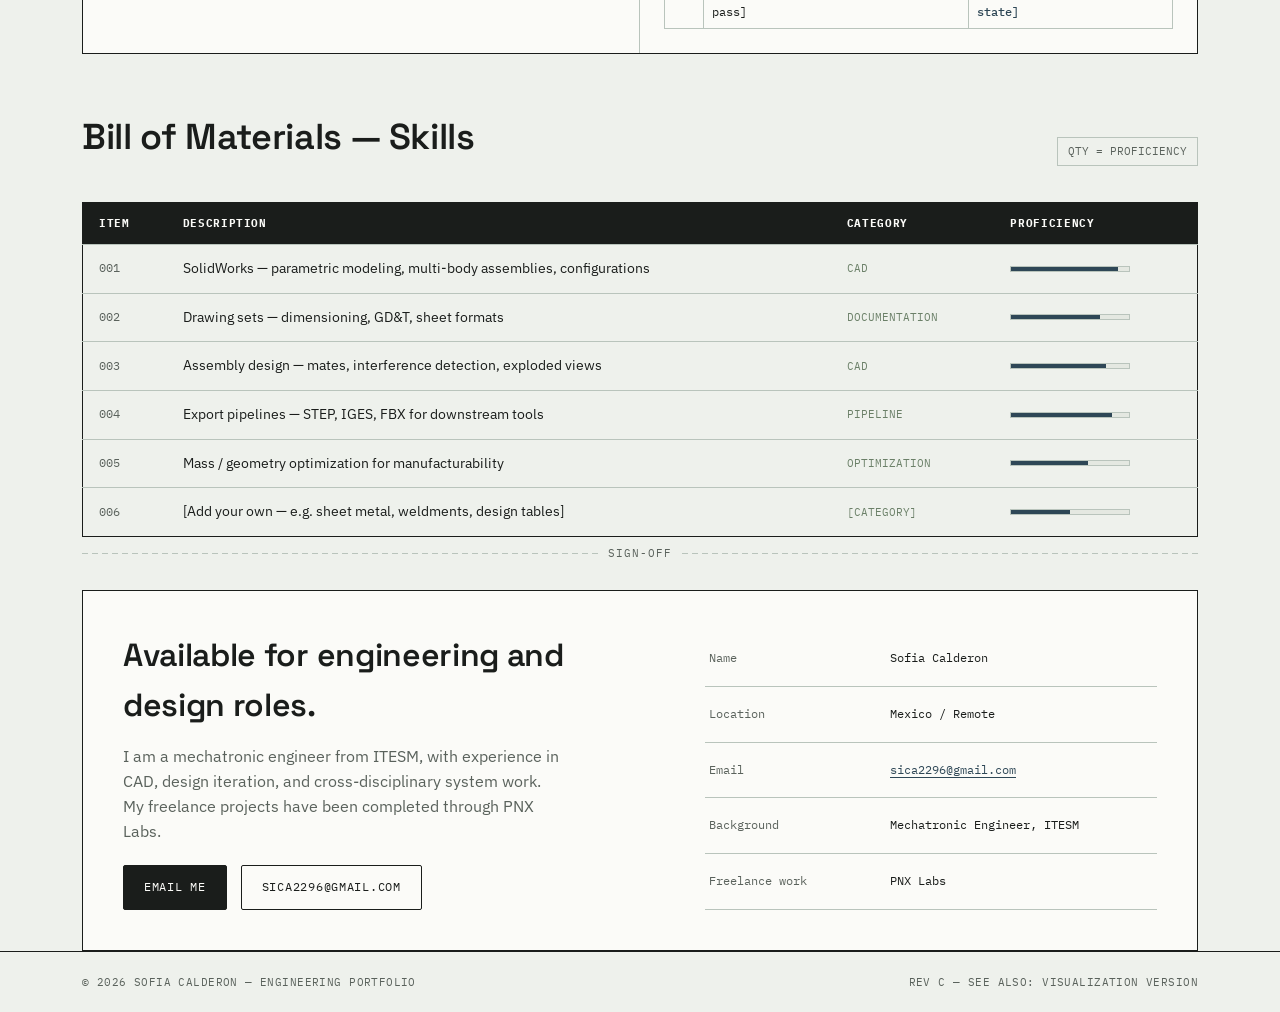
==== commit a6fed320: "Finalize portfolio landing and naming" ====
--- a/portfolio-engineering.html
+++ b/portfolio-engineering.html
@@ -3,7 +3,7 @@
 <head>
 <meta charset="UTF-8">
 <meta name="viewport" content="width=device-width, initial-scale=1.0">
-<title>Sofia Indira Calderon Alvarez — Engineering Portfolio</title>
+<title>Sofia Calderon — Engineering Portfolio</title>
 <link rel="preconnect" href="https://fonts.googleapis.com">
 <link href="https://fonts.googleapis.com/css2?family=Space+Grotesk:wght@400;500;600;700&family=IBM+Plex+Sans:wght@400;500;600&family=IBM+Plex+Mono:wght@400;500;600&display=swap" rel="stylesheet">
 <link rel="stylesheet" href="styles.css">
@@ -14,7 +14,7 @@
   <div class="titleblock-inner">
     <div class="tb-cell tb-name">
       <span class="label">Name</span>
-      <span class="value">Sofia Indira Calderon Alvarez</span>
+      <span class="value">Sofia Calderon</span>
     </div>
     <div class="tb-cell">
       <span class="label">Discipline</span>
@@ -225,7 +225,7 @@
           </div>
         </div>
         <table class="approval-table">
-          <tr><td class="k">Name</td><td>Sofia Indira Calderon Alvarez</td></tr>
+          <tr><td class="k">Name</td><td>Sofia Calderon</td></tr>
           <tr><td class="k">Location</td><td>Mexico / Remote</td></tr>
           <tr><td class="k">Email</td><td><a href="mailto:sica2296@gmail.com">sica2296@gmail.com</a></td></tr>
           <tr><td class="k">Background</td><td>Mechatronic Engineer, ITESM</td></tr>
@@ -239,7 +239,7 @@
 
 <footer>
   <div class="wrap footer-row">
-    <span>© 2026 SOFIA INDIRA CALDERON ALVAREZ — ENGINEERING PORTFOLIO</span>
+    <span>© 2026 SOFIA CALDERON — ENGINEERING PORTFOLIO</span>
     <span>REV C — SEE ALSO: VISUALIZATION VERSION</span>
   </div>
 </footer>
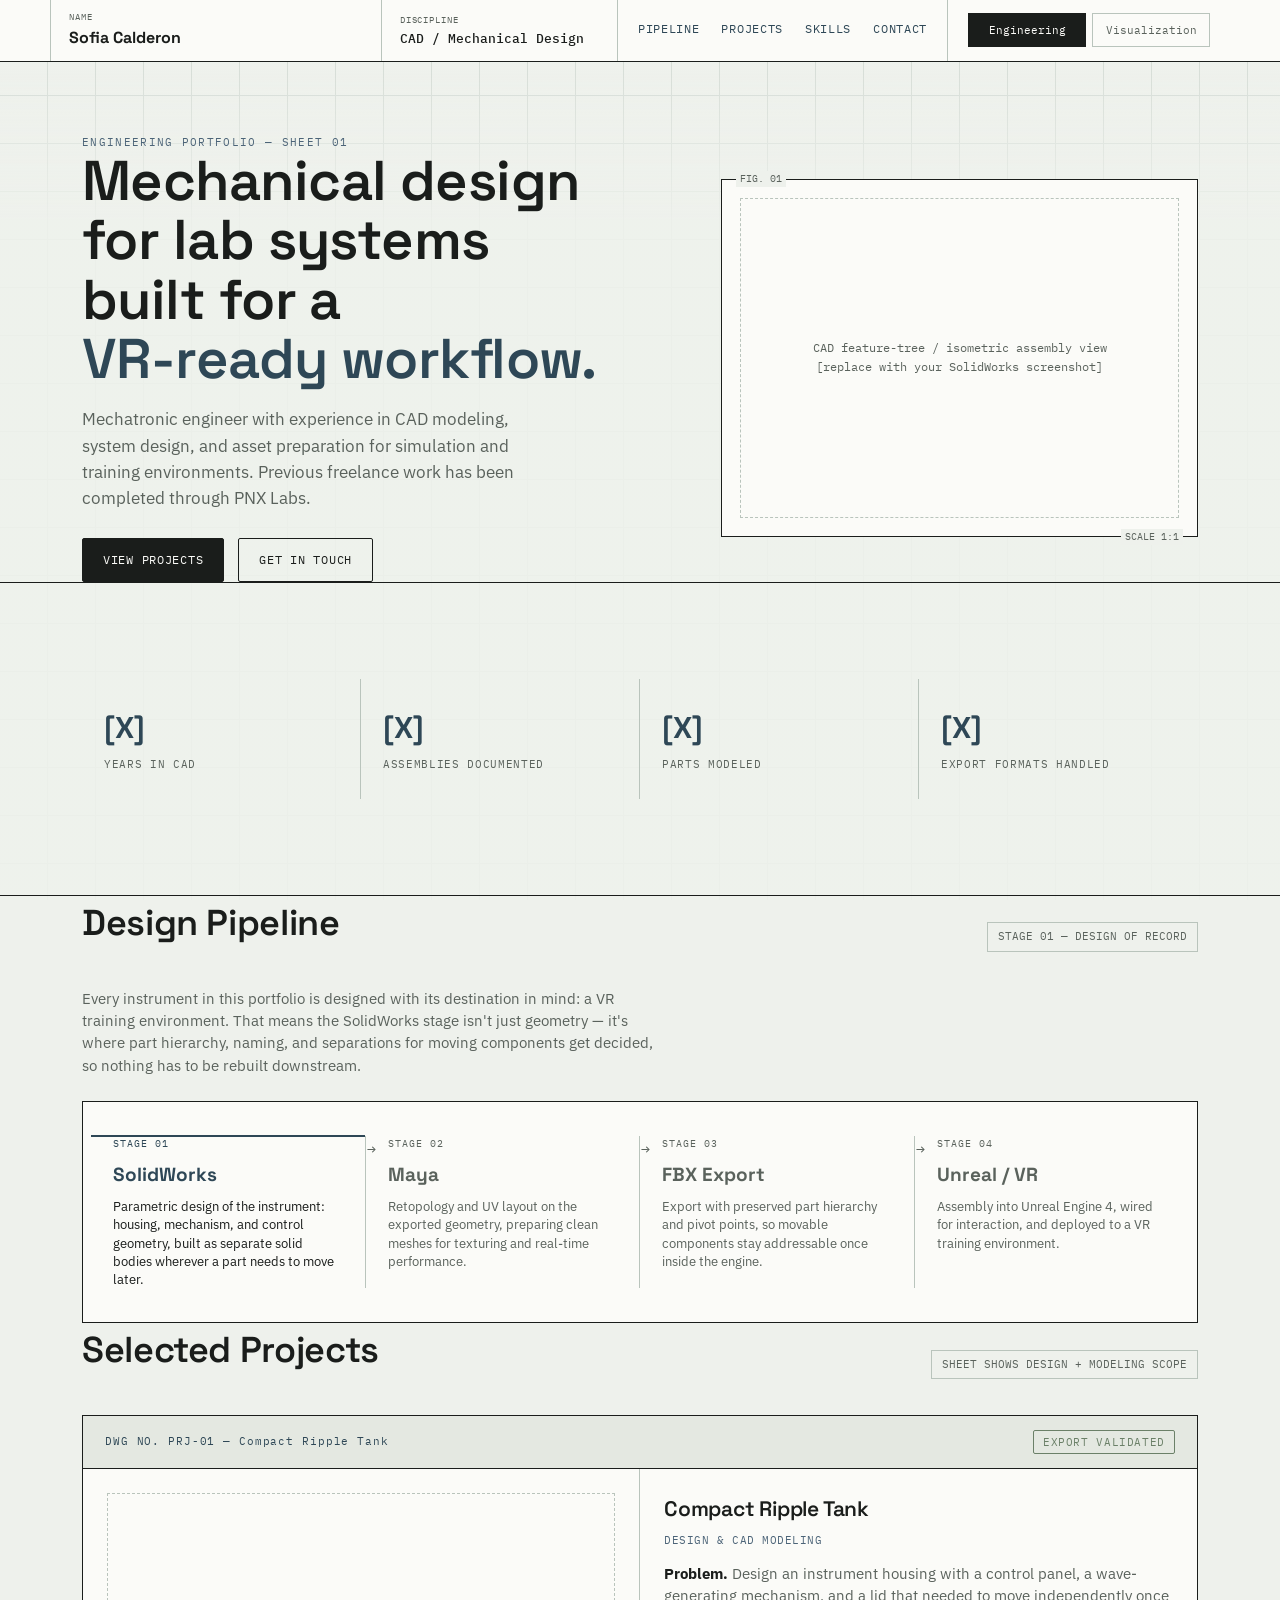
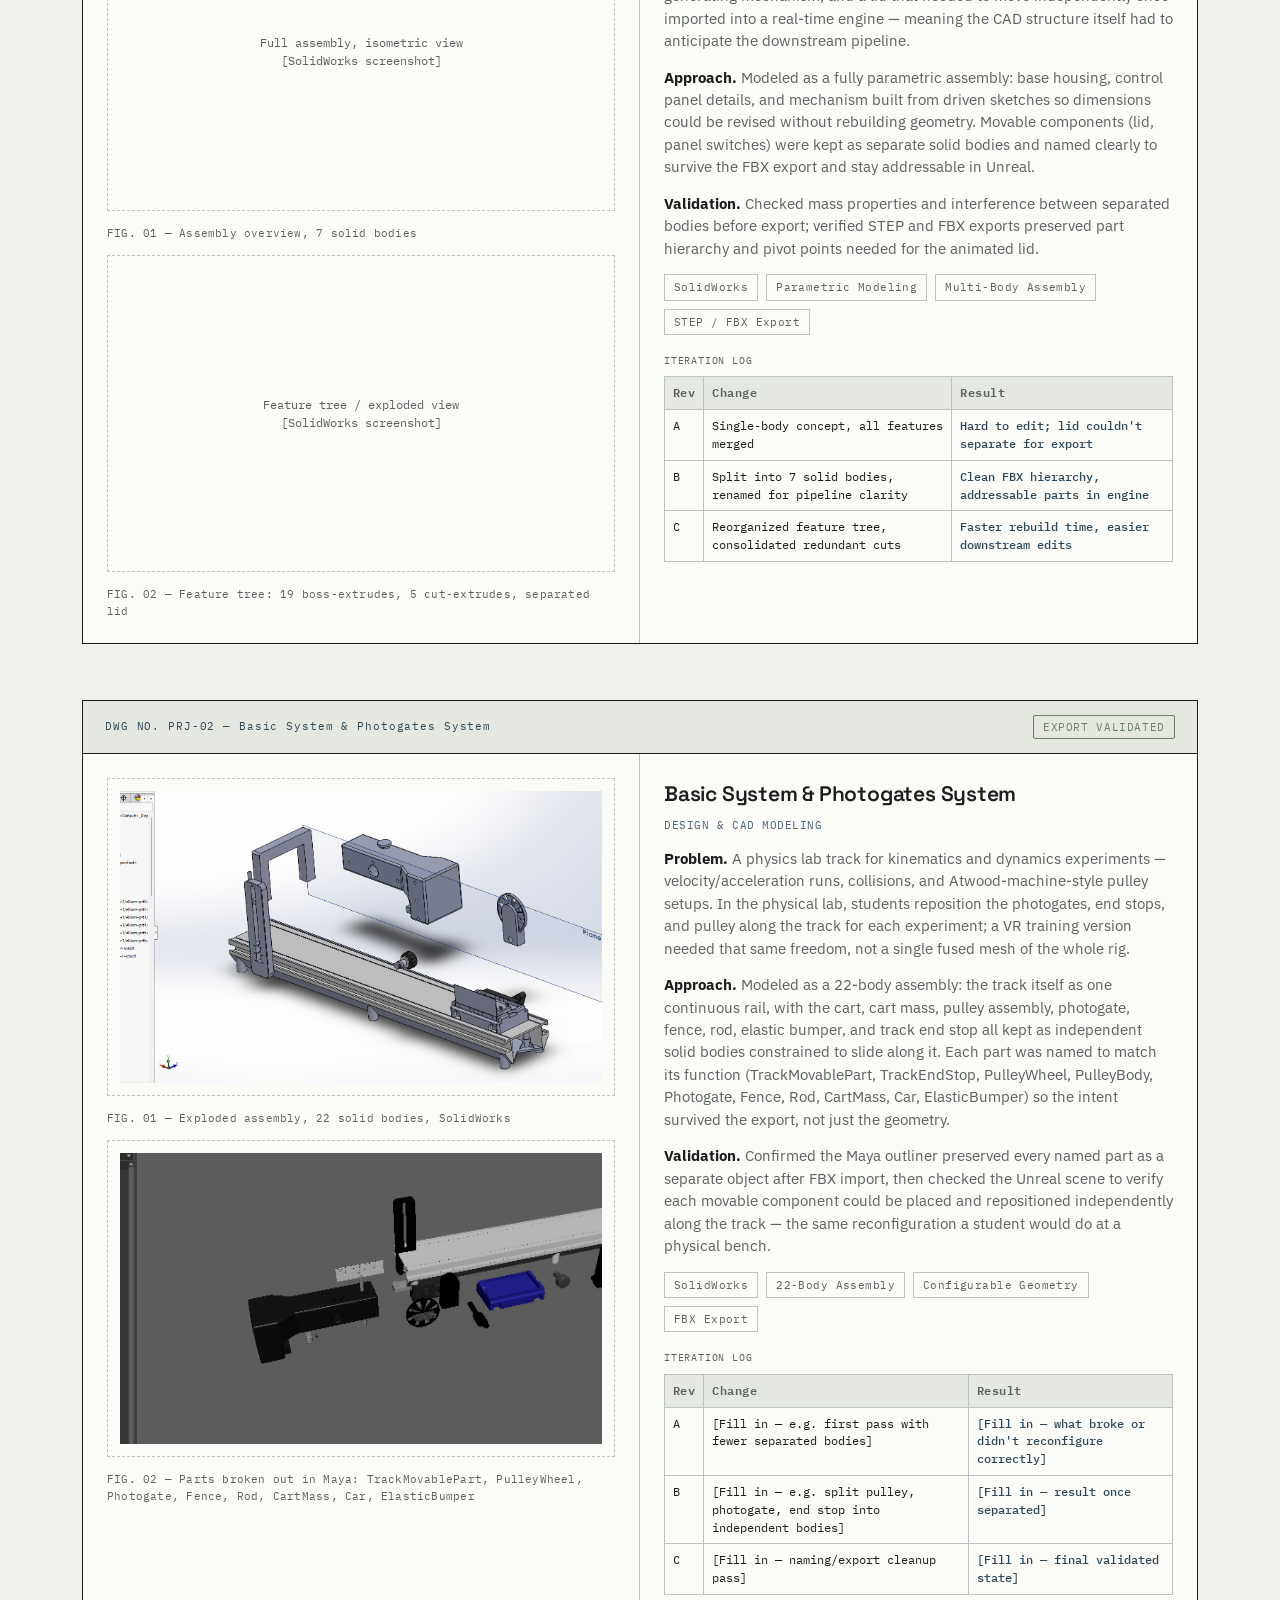
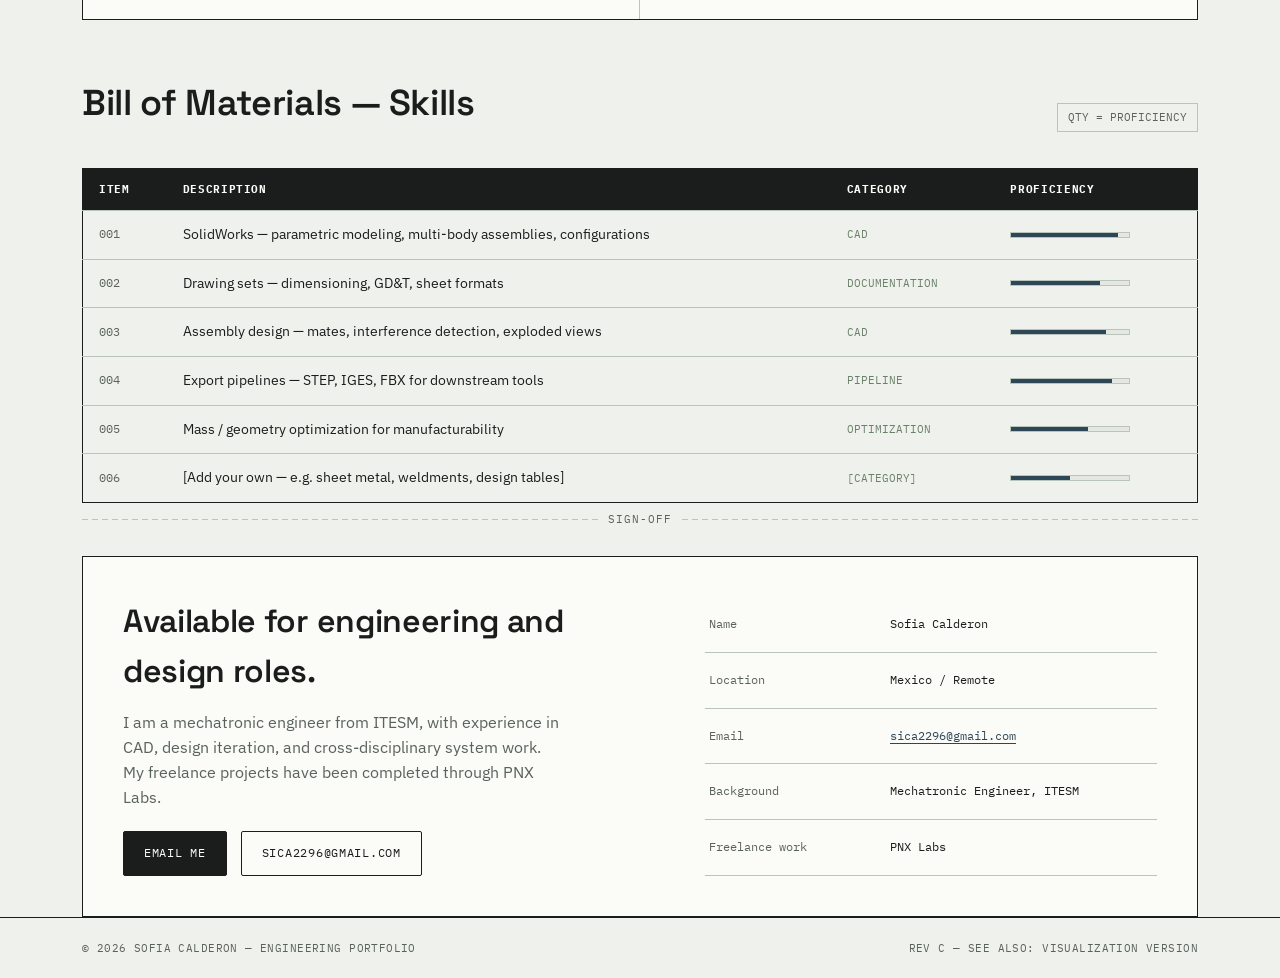
==== commit 9fc6a185: "Remove revision label from portfolio headers" ====
--- a/portfolio-engineering.html
+++ b/portfolio-engineering.html
@@ -19,10 +19,6 @@
     <div class="tb-cell">
       <span class="label">Discipline</span>
       <span class="value">CAD / Mechanical Design</span>
-    </div>
-    <div class="tb-cell">
-      <span class="label">Dwg No. — Rev</span>
-      <span class="value">ENG-PORTFOLIO — REV C</span>
     </div>
     <nav class="tb-nav">
       <a href="#pipeline">Pipeline</a>
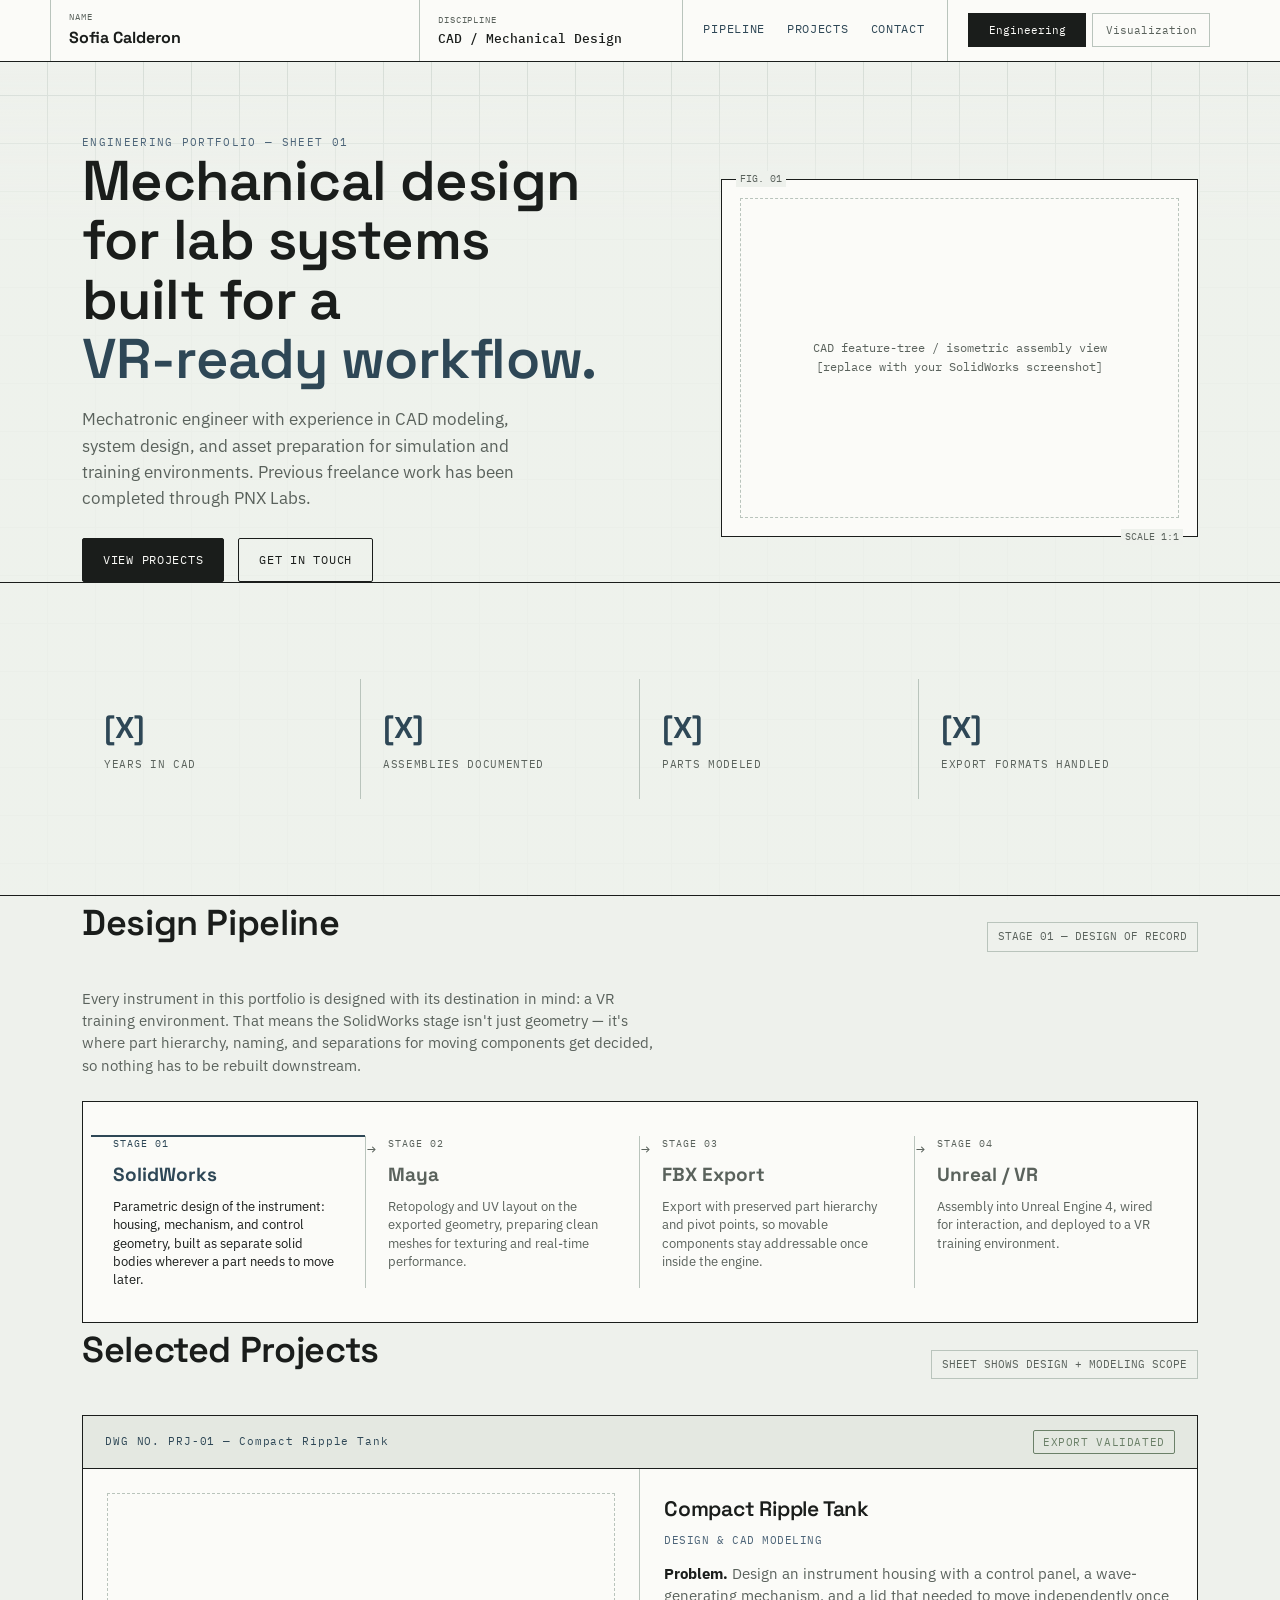
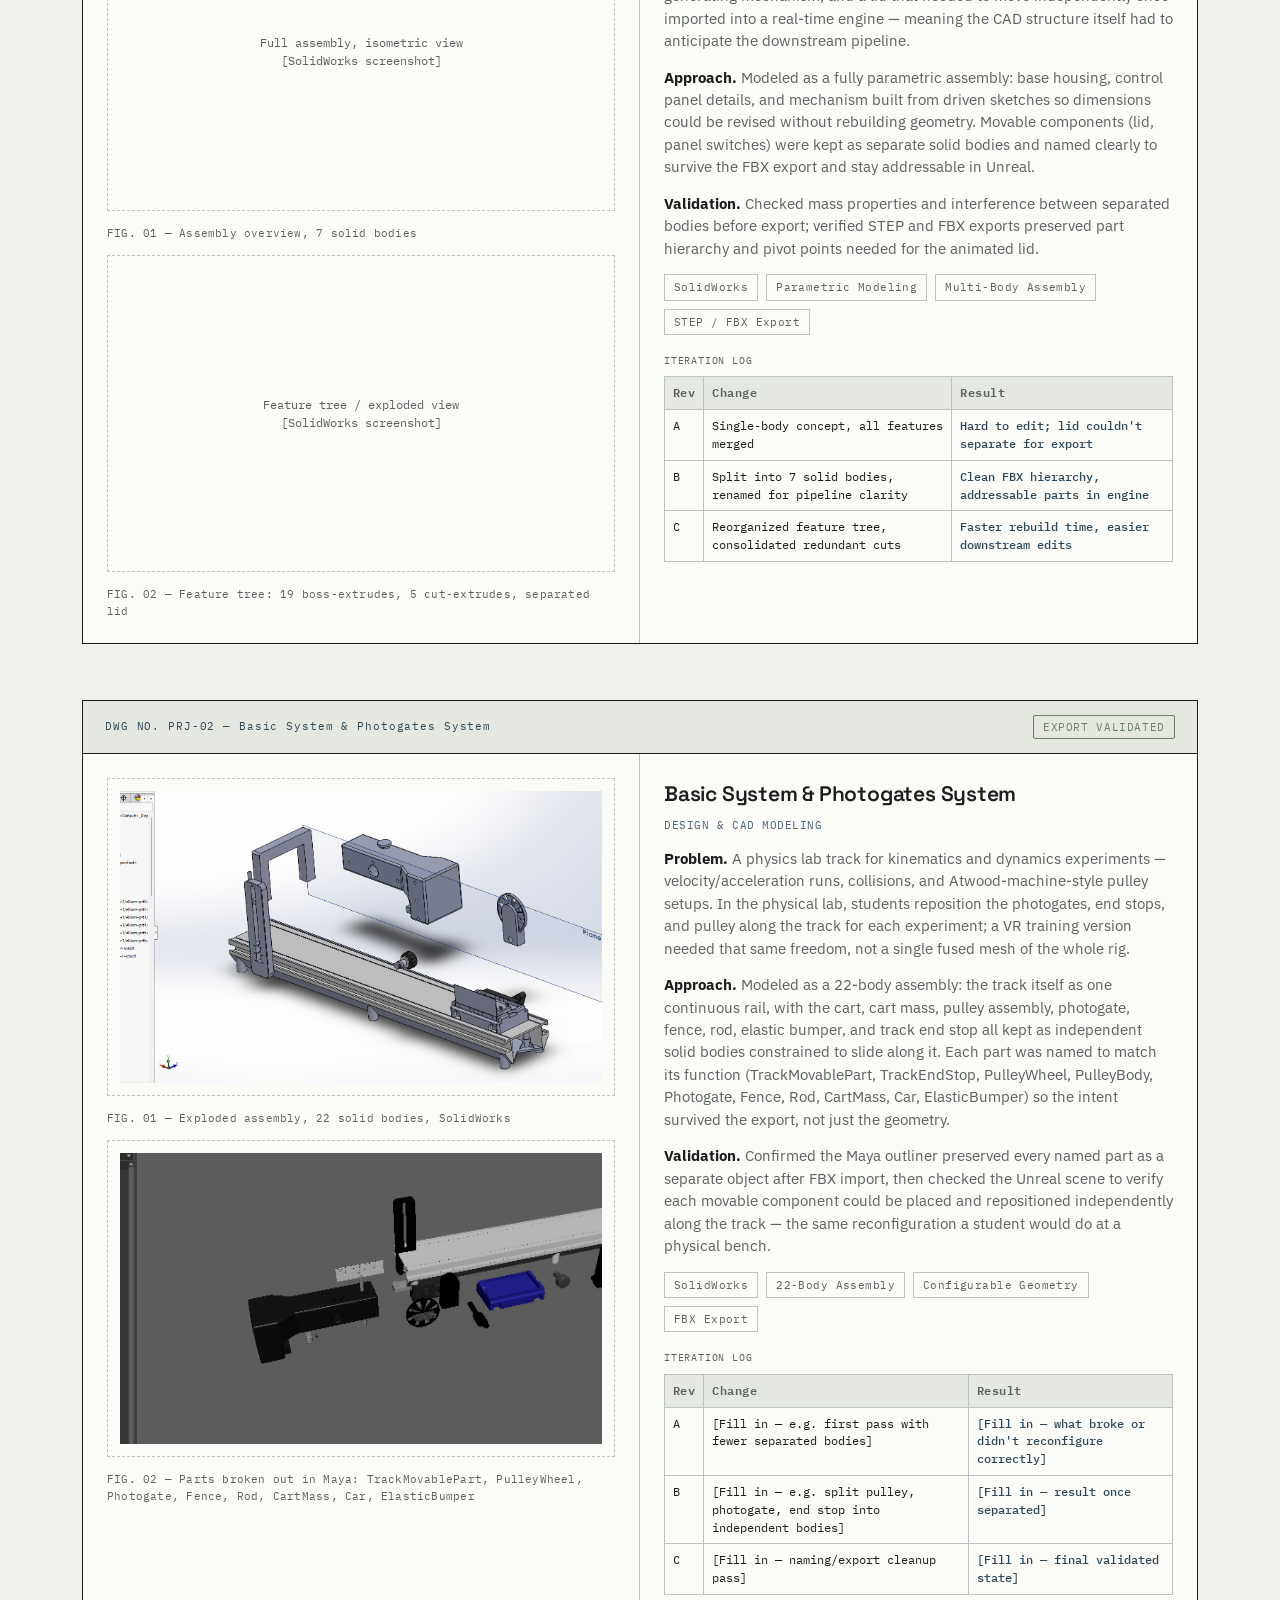
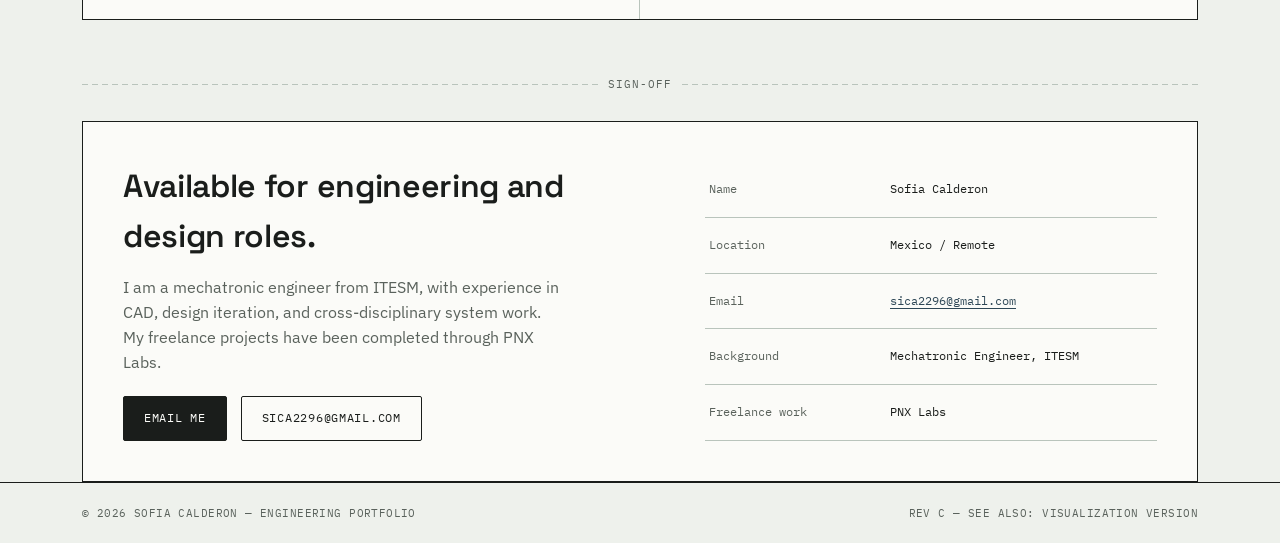
==== commit f3b92ed9: "Remove Skills tab and section" ====
--- a/portfolio-engineering.html
+++ b/portfolio-engineering.html
@@ -23,7 +23,6 @@
     <nav class="tb-nav">
       <a href="#pipeline">Pipeline</a>
       <a href="#projects">Projects</a>
-      <a href="#skills">Skills</a>
       <a href="#contact">Contact</a>
     </nav>
     <div class="tb-switch">
@@ -186,27 +185,6 @@
     </article>
   </section>
 
-  <!-- SKILLS AS BOM -->
-  <section id="skills" class="wrap">
-    <div class="sec-head">
-      <h2>Bill of Materials — Skills</h2>
-      <span class="sheet-tag">QTY = PROFICIENCY</span>
-    </div>
-    <table class="bom">
-      <thead>
-        <tr><th>Item</th><th>Description</th><th>Category</th><th>Proficiency</th></tr>
-      </thead>
-      <tbody>
-        <tr><td class="item">001</td><td>SolidWorks — parametric modeling, multi-body assemblies, configurations</td><td class="cat">CAD</td><td><div class="bar-wrap"><div class="bar" style="width:90%"></div></div></td></tr>
-        <tr><td class="item">002</td><td>Drawing sets — dimensioning, GD&T, sheet formats</td><td class="cat">Documentation</td><td><div class="bar-wrap"><div class="bar" style="width:75%"></div></div></td></tr>
-        <tr><td class="item">003</td><td>Assembly design — mates, interference detection, exploded views</td><td class="cat">CAD</td><td><div class="bar-wrap"><div class="bar" style="width:80%"></div></div></td></tr>
-        <tr><td class="item">004</td><td>Export pipelines — STEP, IGES, FBX for downstream tools</td><td class="cat">Pipeline</td><td><div class="bar-wrap"><div class="bar" style="width:85%"></div></div></td></tr>
-        <tr><td class="item">005</td><td>Mass / geometry optimization for manufacturability</td><td class="cat">Optimization</td><td><div class="bar-wrap"><div class="bar" style="width:65%"></div></div></td></tr>
-        <tr><td class="item">006</td><td>[Add your own — e.g. sheet metal, weldments, design tables]</td><td class="cat">[Category]</td><td><div class="bar-wrap"><div class="bar" style="width:50%"></div></div></td></tr>
-      </tbody>
-    </table>
-  </section>
-
   <!-- CONTACT / SIGN-OFF -->
   <section id="contact" class="wrap">
     <div class="dim-rule"><span>Sign-off</span></div>
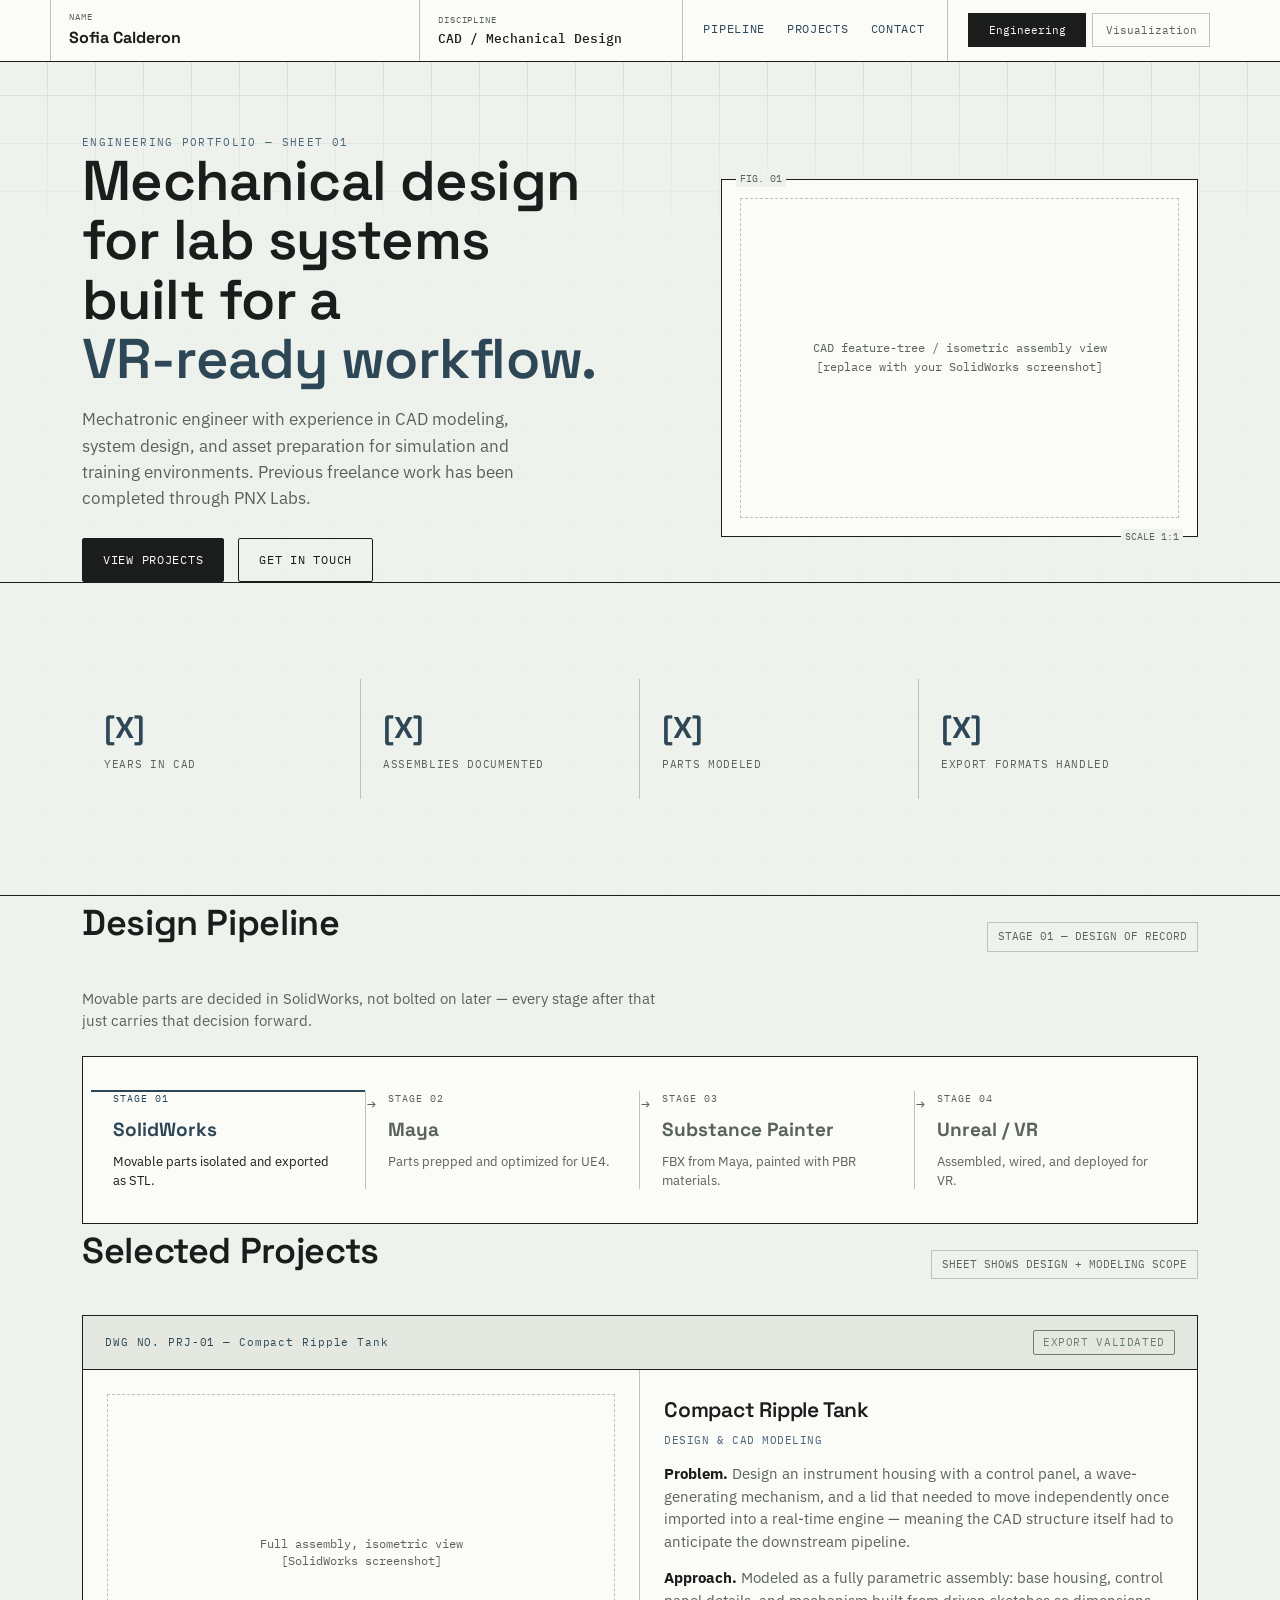
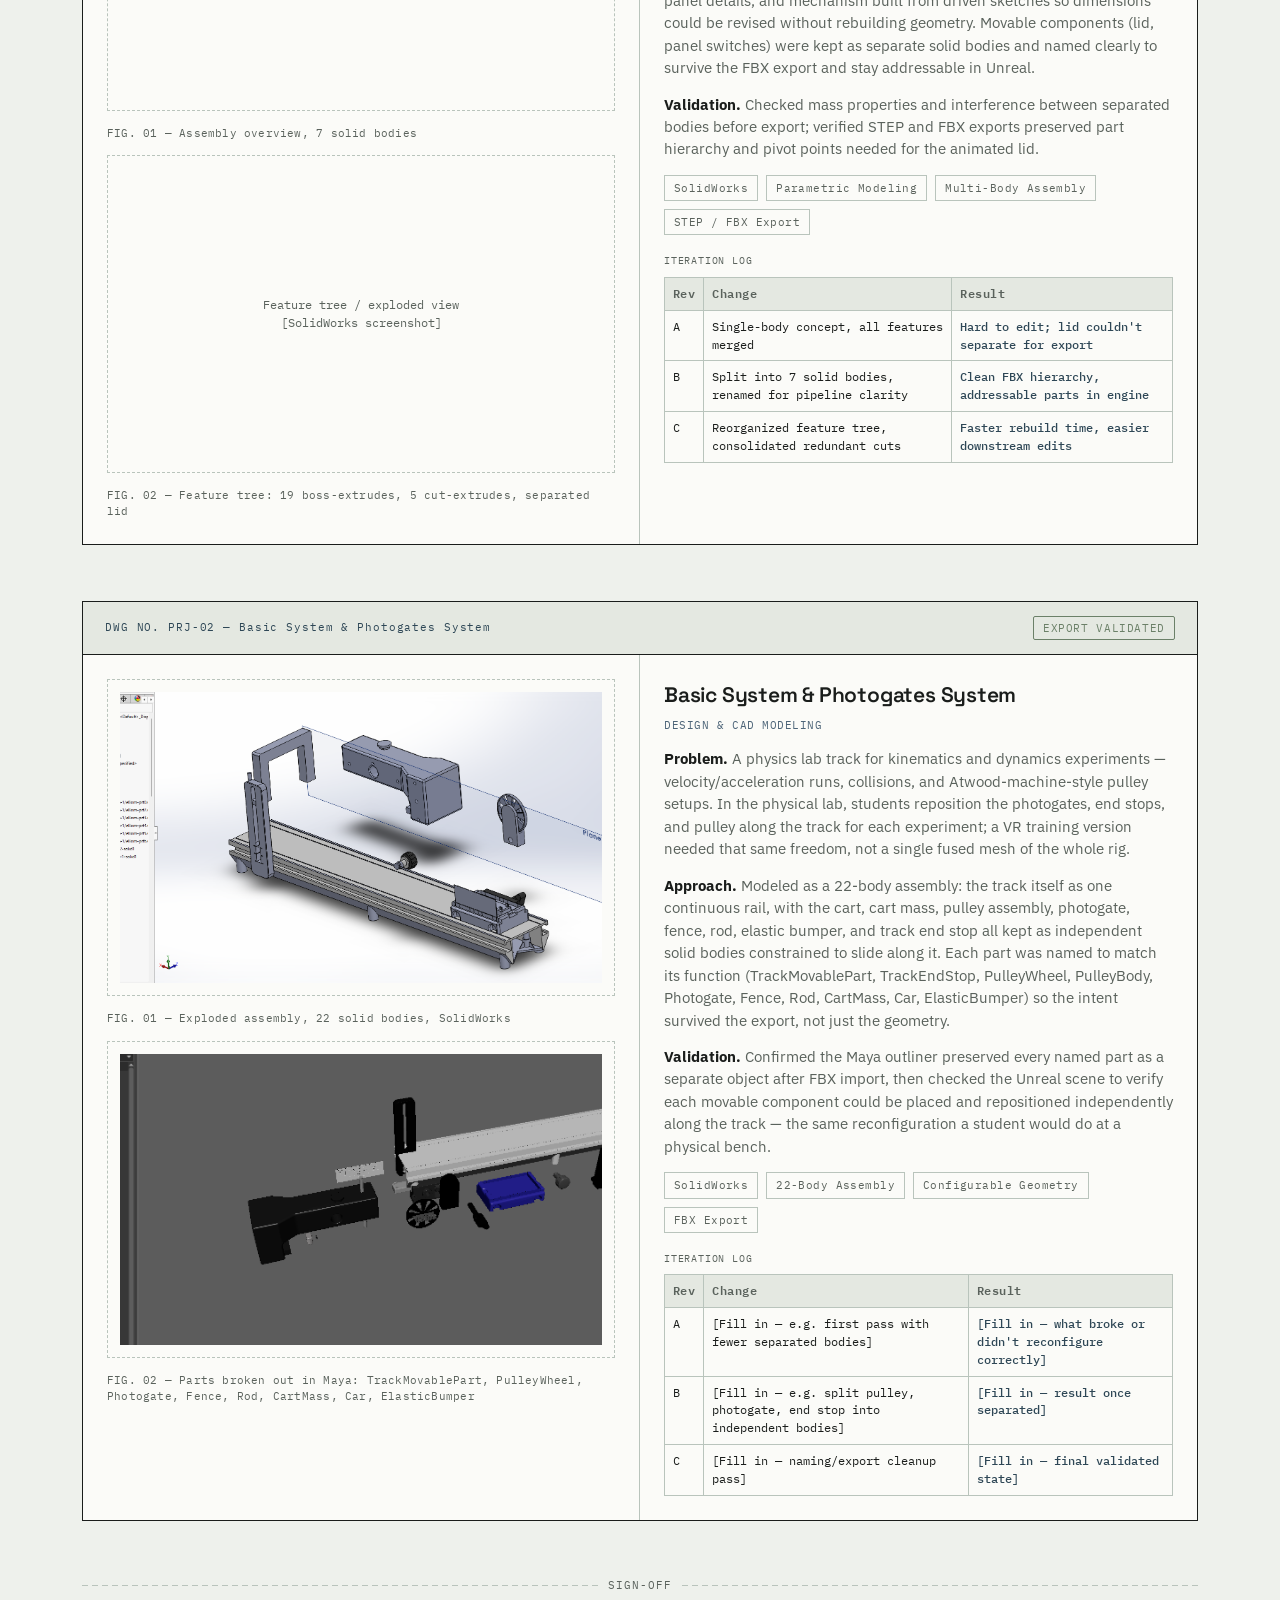
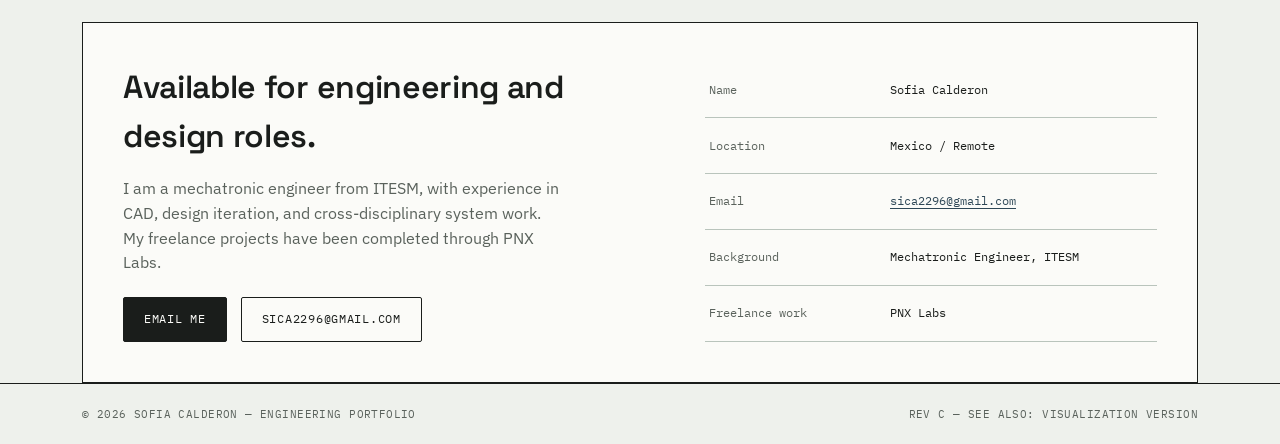
==== commit 1634602f: "update pipeline diagram text" ====
--- a/portfolio-engineering.html
+++ b/portfolio-engineering.html
@@ -72,27 +72,27 @@
       <h2>Design Pipeline</h2>
       <span class="sheet-tag">STAGE 01 — DESIGN OF RECORD</span>
     </div>
-    <p class="pipeline-intro">Every instrument in this portfolio is designed with its destination in mind: a VR training environment. That means the SolidWorks stage isn't just geometry — it's where part hierarchy, naming, and separations for moving components get decided, so nothing has to be rebuilt downstream.</p>
+    <p class="pipeline-intro">Movable parts are decided in SolidWorks, not bolted on later — every stage after that just carries that decision forward.</p>
     <div class="pipeline">
       <div class="pipeline-node primary">
         <span class="stage">Stage 01</span>
         <span class="tool">SolidWorks</span>
-        <span class="desc">Parametric design of the instrument: housing, mechanism, and control geometry, built as separate solid bodies wherever a part needs to move later.</span>
+        <span class="desc">Movable parts isolated and exported as STL.</span>
       </div>
       <div class="pipeline-node">
         <span class="stage">Stage 02</span>
         <span class="tool">Maya</span>
-        <span class="desc">Retopology and UV layout on the exported geometry, preparing clean meshes for texturing and real-time performance.</span>
+        <span class="desc">Parts prepped and optimized for UE4.</span>
       </div>
       <div class="pipeline-node">
         <span class="stage">Stage 03</span>
-        <span class="tool">FBX Export</span>
-        <span class="desc">Export with preserved part hierarchy and pivot points, so movable components stay addressable once inside the engine.</span>
+        <span class="tool">Substance Painter</span>
+        <span class="desc">FBX from Maya, painted with PBR materials.</span>
       </div>
       <div class="pipeline-node">
         <span class="stage">Stage 04</span>
         <span class="tool">Unreal / VR</span>
-        <span class="desc">Assembly into Unreal Engine 4, wired for interaction, and deployed to a VR training environment.</span>
+        <span class="desc">Assembled, wired, and deployed for VR.</span>
       </div>
     </div>
   </section>
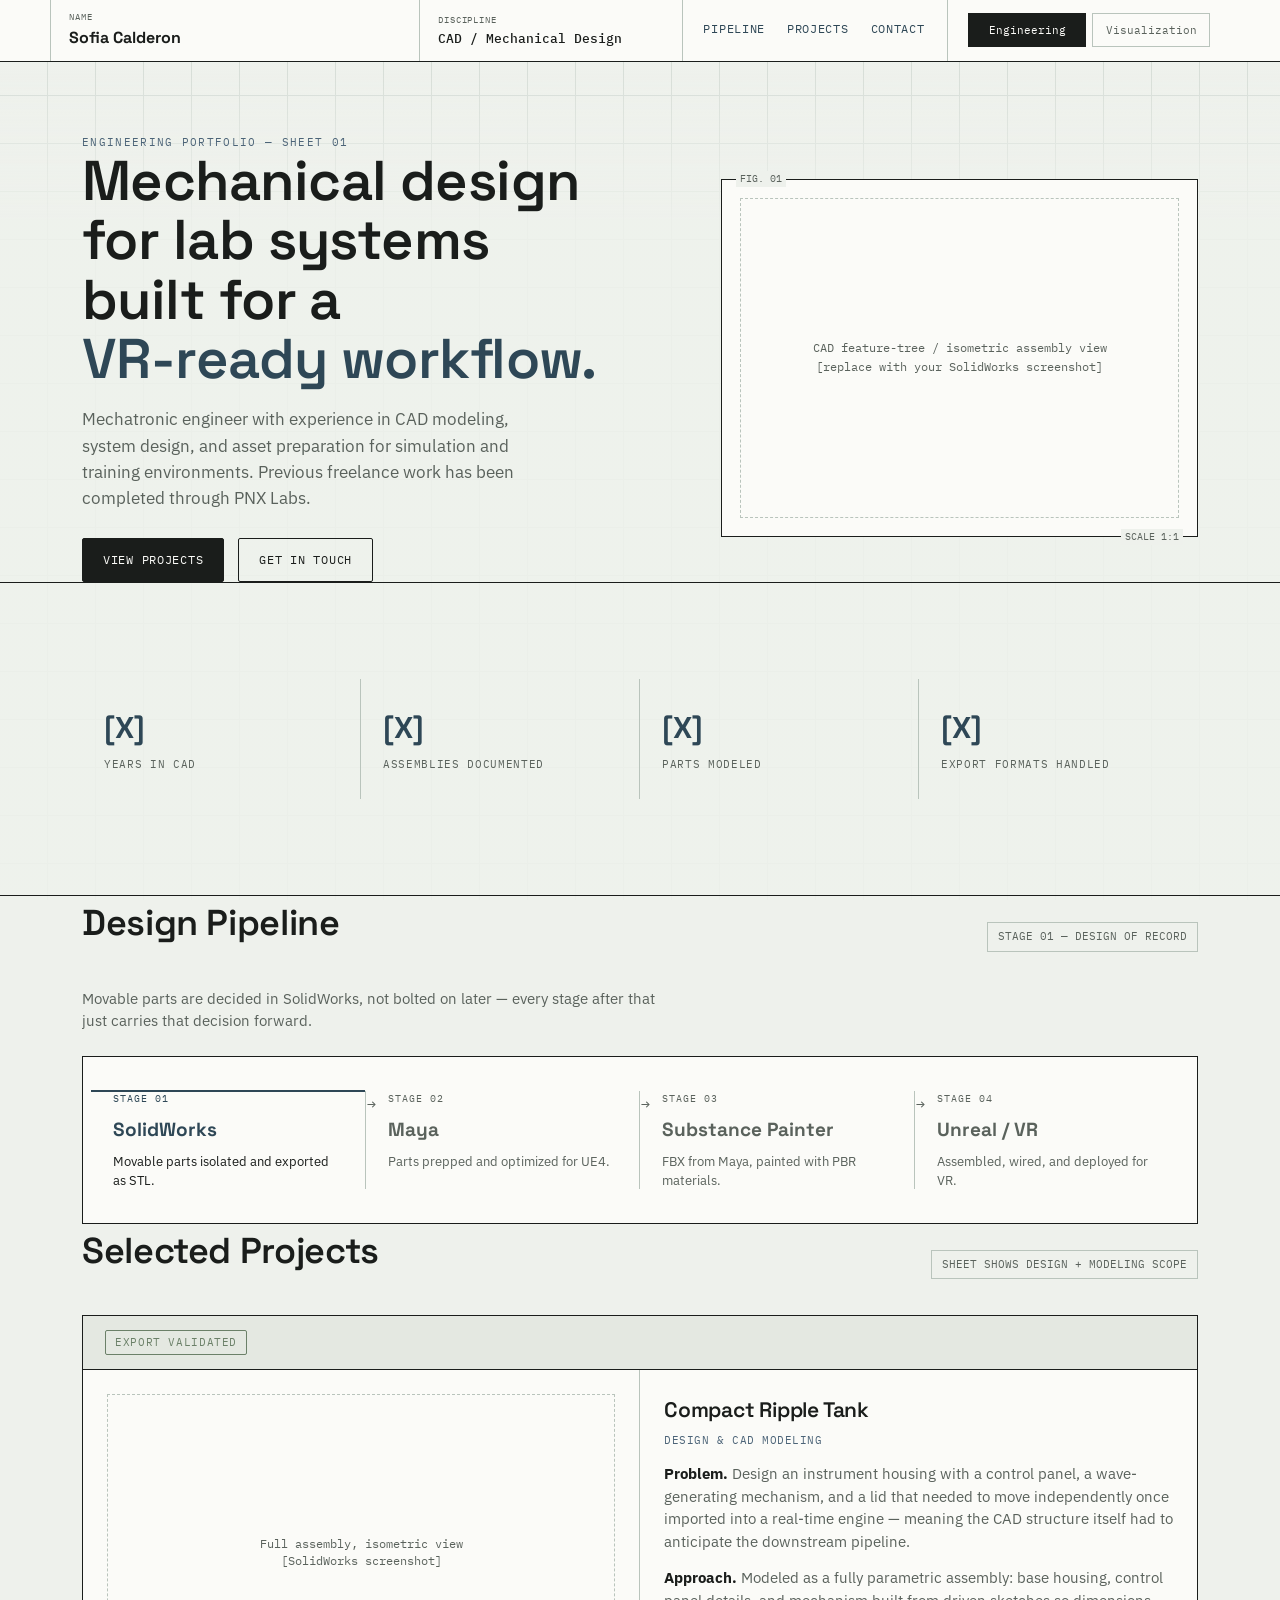
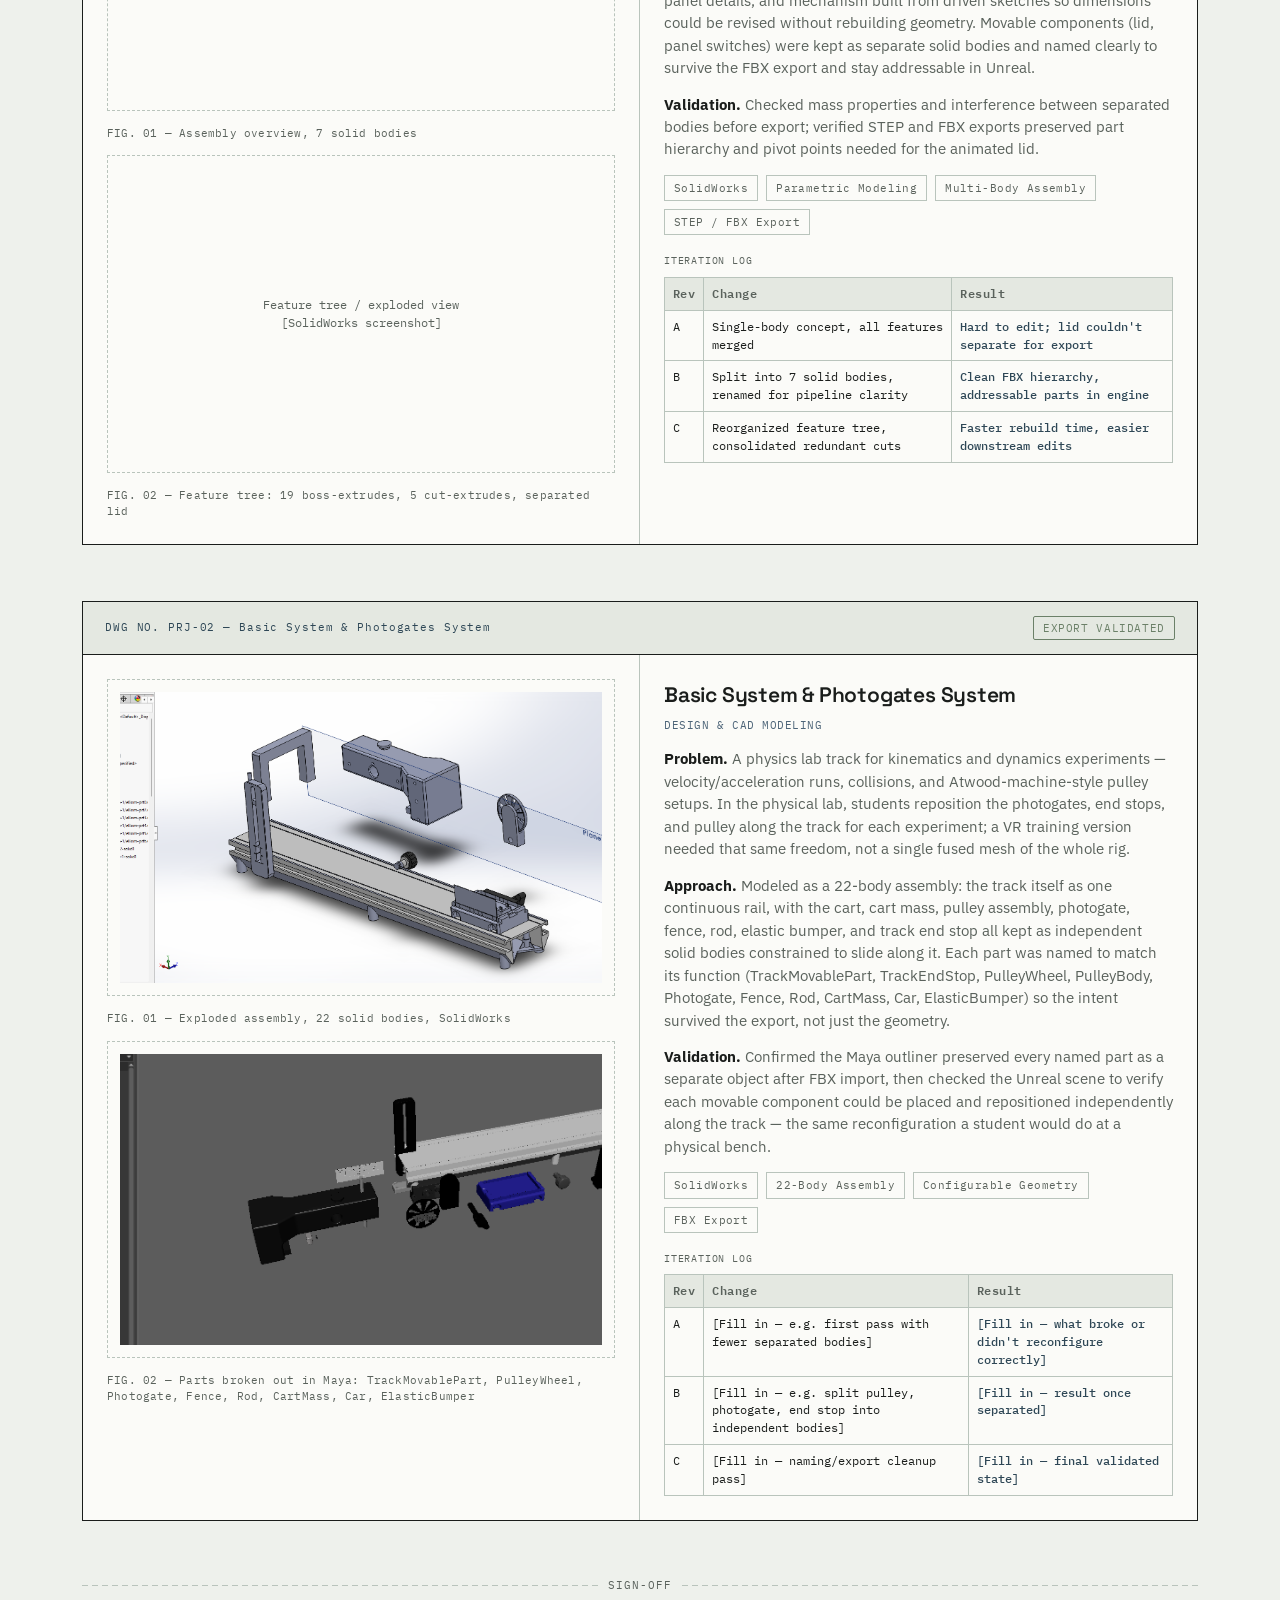
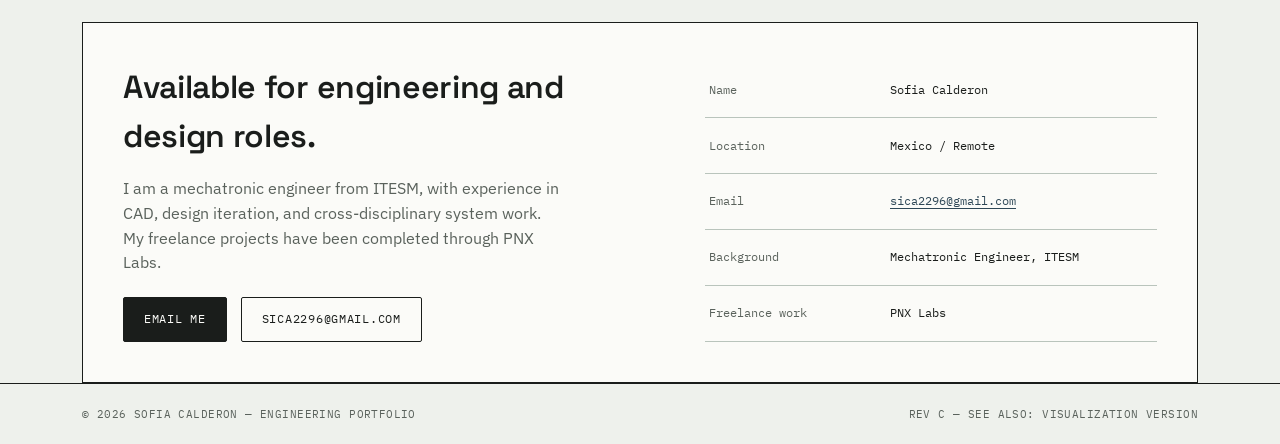
==== commit 47eaaeec: "remove footer and project labels" ====
--- a/portfolio-engineering.html
+++ b/portfolio-engineering.html
@@ -107,7 +107,6 @@
     <!-- PROJECT SHEET 01 -->
     <article class="sheet reveal">
       <div class="sheet-head">
-        <span class="sheet-no">DWG NO. PRJ-01 — Compact Ripple Tank</span>
         <span class="sheet-status">Export Validated</span>
       </div>
       <div class="sheet-body">
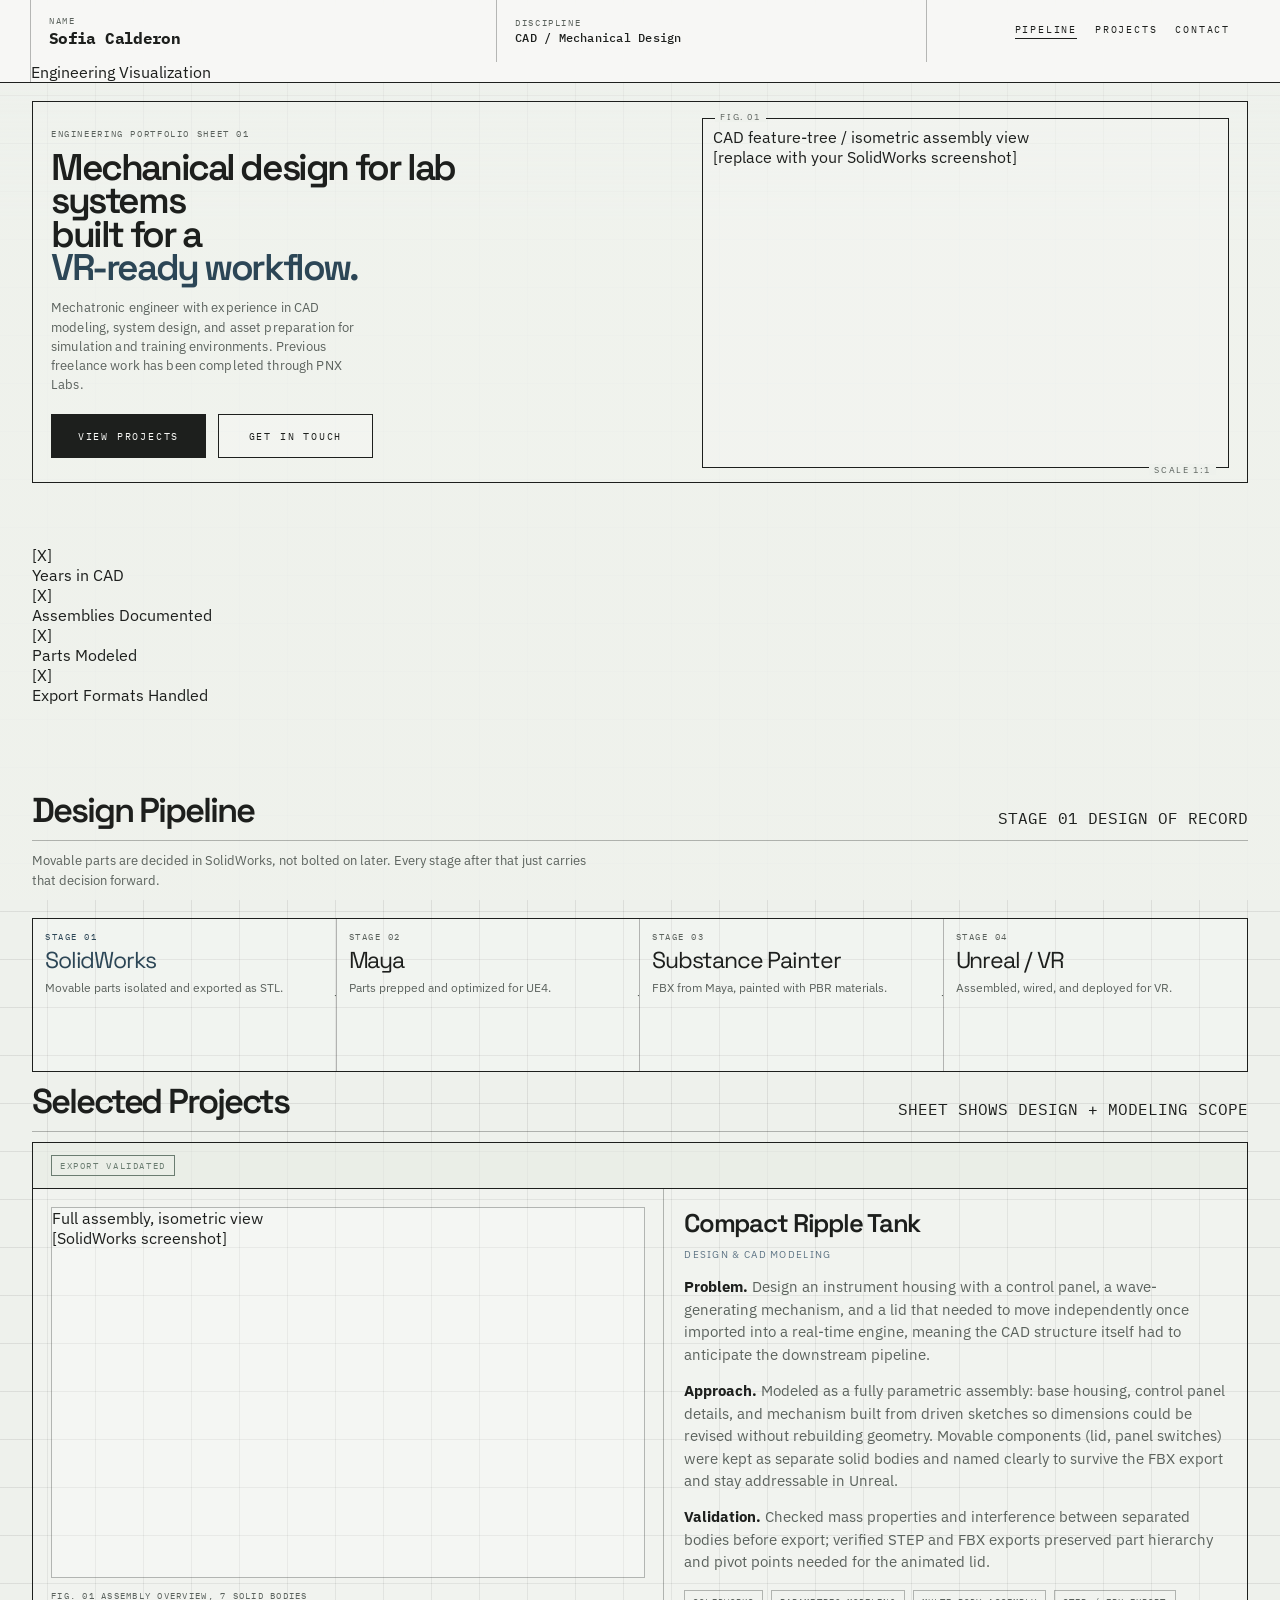
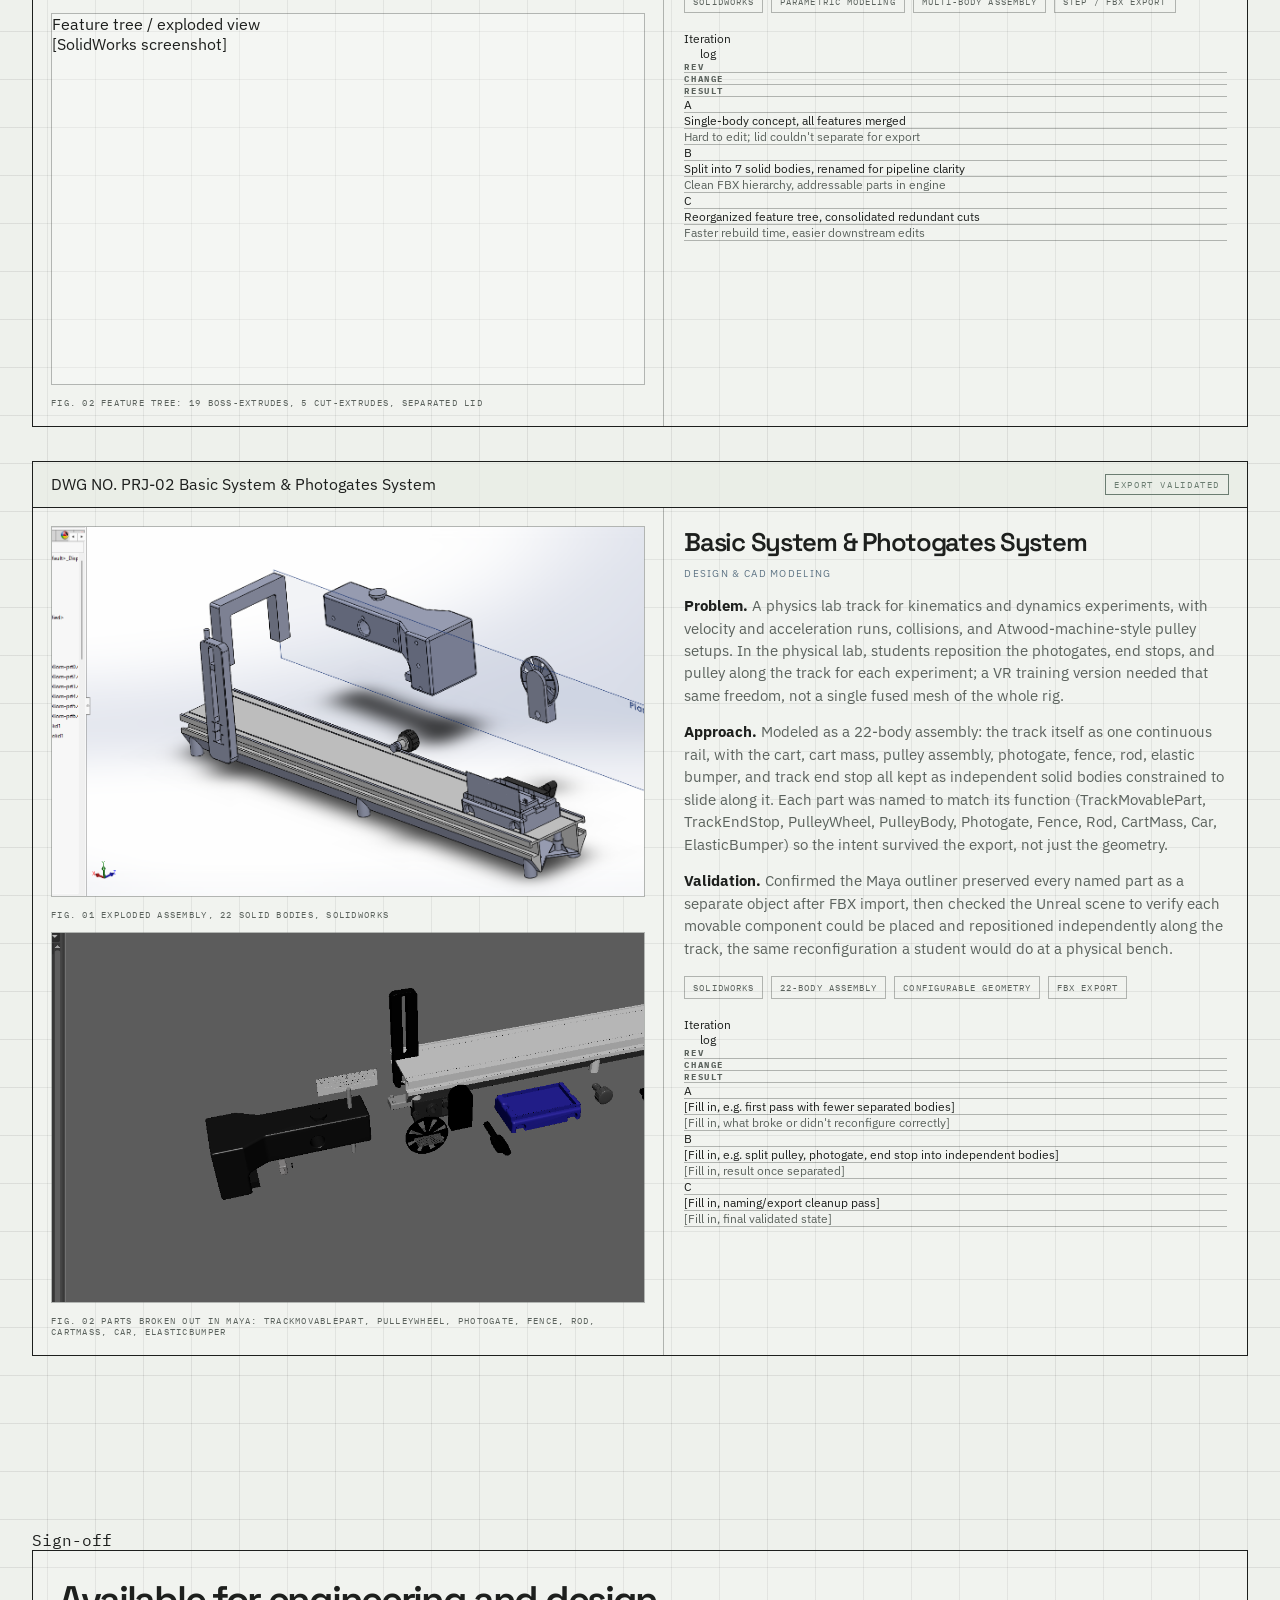
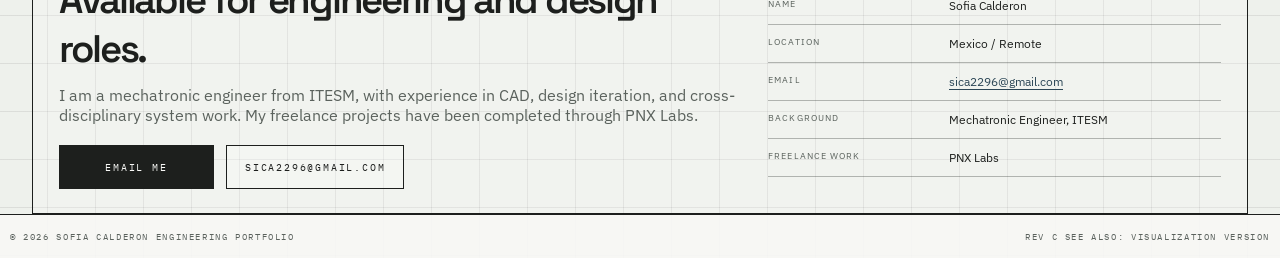
==== commit 093b63e1: "Update Track STL viewer for Basic System project" ====
--- a/portfolio-engineering.html
+++ b/portfolio-engineering.html
@@ -3,7 +3,7 @@
 <head>
 <meta charset="UTF-8">
 <meta name="viewport" content="width=device-width, initial-scale=1.0">
-<title>Sofia Calderon — Engineering Portfolio</title>
+<title>Sofia Calderon Engineering Portfolio</title>
 <link rel="preconnect" href="https://fonts.googleapis.com">
 <link href="https://fonts.googleapis.com/css2?family=Space+Grotesk:wght@400;500;600;700&family=IBM+Plex+Sans:wght@400;500;600&family=IBM+Plex+Mono:wght@400;500;600&display=swap" rel="stylesheet">
 <link rel="stylesheet" href="styles.css">
@@ -38,7 +38,7 @@
   <section class="hero wrap">
     <div class="hero-grid">
       <div>
-        <p class="eyebrow">Engineering Portfolio — Sheet 01</p>
+        <p class="eyebrow">Engineering Portfolio Sheet 01</p>
         <h1>Mechanical design for lab systems<br>built for a<br><span class="accent">VR-ready workflow.</span></h1>
         <p class="lede">Mechatronic engineer with experience in CAD modeling, system design, and asset preparation for simulation and training environments. Previous freelance work has been completed through PNX Labs.</p>
         <div class="hero-actions">
@@ -70,9 +70,9 @@
   <section id="pipeline" class="wrap">
     <div class="sec-head">
       <h2>Design Pipeline</h2>
-      <span class="sheet-tag">STAGE 01 — DESIGN OF RECORD</span>
-    </div>
-    <p class="pipeline-intro">Movable parts are decided in SolidWorks, not bolted on later — every stage after that just carries that decision forward.</p>
+      <span class="sheet-tag">STAGE 01 DESIGN OF RECORD</span>
+    </div>
+    <p class="pipeline-intro">Movable parts are decided in SolidWorks, not bolted on later. Every stage after that just carries that decision forward.</p>
     <div class="pipeline">
       <div class="pipeline-node primary">
         <span class="stage">Stage 01</span>
@@ -112,14 +112,14 @@
       <div class="sheet-body">
         <div class="sheet-media">
           <div class="media-slot">Full assembly, isometric view<br>[SolidWorks screenshot]</div>
-          <div class="media-caption">FIG. 01 — Assembly overview, 7 solid bodies</div>
+          <div class="media-caption">FIG. 01 Assembly overview, 7 solid bodies</div>
           <div class="media-slot">Feature tree / exploded view<br>[SolidWorks screenshot]</div>
-          <div class="media-caption">FIG. 02 — Feature tree: 19 boss-extrudes, 5 cut-extrudes, separated lid</div>
+          <div class="media-caption">FIG. 02 Feature tree: 19 boss-extrudes, 5 cut-extrudes, separated lid</div>
         </div>
         <div class="sheet-content">
           <h3>Compact Ripple Tank</h3>
           <p class="role">Design & CAD modeling</p>
-          <p><strong>Problem.</strong> Design an instrument housing with a control panel, a wave-generating mechanism, and a lid that needed to move independently once imported into a real-time engine — meaning the CAD structure itself had to anticipate the downstream pipeline.</p>
+          <p><strong>Problem.</strong> Design an instrument housing with a control panel, a wave-generating mechanism, and a lid that needed to move independently once imported into a real-time engine, meaning the CAD structure itself had to anticipate the downstream pipeline.</p>
           <p><strong>Approach.</strong> Modeled as a fully parametric assembly: base housing, control panel details, and mechanism built from driven sketches so dimensions could be revised without rebuilding geometry. Movable components (lid, panel switches) were kept as separate solid bodies and named clearly to survive the FBX export and stay addressable in Unreal.</p>
           <p><strong>Validation.</strong> Checked mass properties and interference between separated bodies before export; verified STEP and FBX exports preserved part hierarchy and pivot points needed for the animated lid.</p>
           <div class="tags">
@@ -146,22 +146,22 @@
     <!-- PROJECT SHEET 02 -->
     <article class="sheet reveal">
       <div class="sheet-head">
-        <span class="sheet-no">DWG NO. PRJ-02 — Basic System &amp; Photogates System</span>
+        <span class="sheet-no">DWG NO. PRJ-02 Basic System &amp; Photogates System</span>
         <span class="sheet-status">Export Validated</span>
       </div>
       <div class="sheet-body">
         <div class="sheet-media">
           <div class="media-slot"><img src="assets/basic-photogates-system/01-solidworks-exploded.png" alt="SolidWorks exploded view of the track, cart, pulley and photogate assembly"></div>
-          <div class="media-caption">FIG. 01 — Exploded assembly, 22 solid bodies, SolidWorks</div>
+          <div class="media-caption">FIG. 01 Exploded assembly, 22 solid bodies, SolidWorks</div>
           <div class="media-slot"><img src="assets/basic-photogates-system/02-maya-parts.png" alt="Maya outliner and separated parts for the track system"></div>
-          <div class="media-caption">FIG. 02 — Parts broken out in Maya: TrackMovablePart, PulleyWheel, Photogate, Fence, Rod, CartMass, Car, ElasticBumper</div>
+          <div class="media-caption">FIG. 02 Parts broken out in Maya: TrackMovablePart, PulleyWheel, Photogate, Fence, Rod, CartMass, Car, ElasticBumper</div>
         </div>
         <div class="sheet-content">
           <h3>Basic System &amp; Photogates System</h3>
           <p class="role">Design & CAD modeling</p>
-          <p><strong>Problem.</strong> A physics lab track for kinematics and dynamics experiments — velocity/acceleration runs, collisions, and Atwood-machine-style pulley setups. In the physical lab, students reposition the photogates, end stops, and pulley along the track for each experiment; a VR training version needed that same freedom, not a single fused mesh of the whole rig.</p>
+          <p><strong>Problem.</strong> A physics lab track for kinematics and dynamics experiments, with velocity and acceleration runs, collisions, and Atwood-machine-style pulley setups. In the physical lab, students reposition the photogates, end stops, and pulley along the track for each experiment; a VR training version needed that same freedom, not a single fused mesh of the whole rig.</p>
           <p><strong>Approach.</strong> Modeled as a 22-body assembly: the track itself as one continuous rail, with the cart, cart mass, pulley assembly, photogate, fence, rod, elastic bumper, and track end stop all kept as independent solid bodies constrained to slide along it. Each part was named to match its function (TrackMovablePart, TrackEndStop, PulleyWheel, PulleyBody, Photogate, Fence, Rod, CartMass, Car, ElasticBumper) so the intent survived the export, not just the geometry.</p>
-          <p><strong>Validation.</strong> Confirmed the Maya outliner preserved every named part as a separate object after FBX import, then checked the Unreal scene to verify each movable component could be placed and repositioned independently along the track — the same reconfiguration a student would do at a physical bench.</p>
+          <p><strong>Validation.</strong> Confirmed the Maya outliner preserved every named part as a separate object after FBX import, then checked the Unreal scene to verify each movable component could be placed and repositioned independently along the track, the same reconfiguration a student would do at a physical bench.</p>
           <div class="tags">
             <span class="tag">SolidWorks</span>
             <span class="tag">22-Body Assembly</span>
@@ -174,9 +174,9 @@
               <tr><th>Rev</th><th>Change</th><th>Result</th></tr>
             </thead>
             <tbody>
-              <tr><td>A</td><td>[Fill in — e.g. first pass with fewer separated bodies]</td><td class="result">[Fill in — what broke or didn't reconfigure correctly]</td></tr>
-              <tr><td>B</td><td>[Fill in — e.g. split pulley, photogate, end stop into independent bodies]</td><td class="result">[Fill in — result once separated]</td></tr>
-              <tr><td>C</td><td>[Fill in — naming/export cleanup pass]</td><td class="result">[Fill in — final validated state]</td></tr>
+              <tr><td>A</td><td>[Fill in, e.g. first pass with fewer separated bodies]</td><td class="result">[Fill in, what broke or didn't reconfigure correctly]</td></tr>
+              <tr><td>B</td><td>[Fill in, e.g. split pulley, photogate, end stop into independent bodies]</td><td class="result">[Fill in, result once separated]</td></tr>
+              <tr><td>C</td><td>[Fill in, naming/export cleanup pass]</td><td class="result">[Fill in, final validated state]</td></tr>
             </tbody>
           </table>
         </div>
@@ -212,8 +212,8 @@
 
 <footer>
   <div class="wrap footer-row">
-    <span>© 2026 SOFIA CALDERON — ENGINEERING PORTFOLIO</span>
-    <span>REV C — SEE ALSO: VISUALIZATION VERSION</span>
+    <span>© 2026 SOFIA CALDERON ENGINEERING PORTFOLIO</span>
+    <span>REV C SEE ALSO: VISUALIZATION VERSION</span>
   </div>
 </footer>
 
--- a/styles.css
+++ b/styles.css
@@ -1,256 +1,1222 @@
 :root{
-  --paper:#EEF1EC;
-  --paper-alt:#E4E8E1;
-  --ink:#1A1D1B;
-  --ink-soft:#5A625C;
-  --line:#B9C4BC;
-  --steel:#2E4756;       /* primary accent — overridden per theme */
-  --steel-soft:#4C6478;
-  --amber:#E8A33D;
-  --olive:#6B8068;       /* secondary accent — overridden per theme */
-  --white:#FBFBF8;
-  --radius:2px;
-}
-
-/* ---- Visualization theme override: warm "studio light" accent ---- */
-body.theme-viz{
-  --steel:#C4671F;
-  --steel-soft:#D98A4A;
-  --olive:#7A5C99;
-}
-
-*{box-sizing:border-box; margin:0; padding:0;}
-html{scroll-behavior:smooth;}
-
-body{
-  background:var(--paper);
-  color:var(--ink);
-  font-family:'IBM Plex Sans', sans-serif;
-  font-size:16px;
-  line-height:1.55;
+  --paper: #eef1ec;
+  --paper-alt: #e5eae2;
+  --ink: #1d1f1d;
+  --ink-soft: #5b625d;
+  --line: rgba(29, 31, 29, 0.3);
+  --steel: #2c4656;
+  --steel-soft: #5d7384;
+  --white: #f8f8f6;
+  --olive: #6b7d71;
+  --font-display: "Space Grotesk", "Segoe UI", sans-serif;
+  --font-body: "IBM Plex Sans", "Segoe UI", sans-serif;
+  --font-mono: "IBM Plex Mono", "SFMono-Regular", Consolas, monospace;
+}
+
+* { box-sizing: border-box; margin: 0; padding: 0; }
+html { scroll-behavior: smooth; }
+body {
+  margin: 0;
+  min-height: 100vh;
+  background: var(--paper);
+  color: var(--ink);
+  font-family: var(--font-body);
   background-image:
-    linear-gradient(var(--line) 1px, transparent 1px),
-    linear-gradient(90deg, var(--line) 1px, transparent 1px);
-  background-size:48px 48px;
-  background-position:-1px -1px;
-  background-attachment:fixed;
-}
-body::before{
-  content:"";
-  position:fixed;
-  inset:0;
-  background:linear-gradient(180deg, rgba(238,241,236,0.4), rgba(238,241,236,0.94) 220px);
-  pointer-events:none;
-  z-index:0;
-}
-
-a{color:inherit; text-decoration:none;}
-.mono{font-family:'IBM Plex Mono', monospace;}
-.eyebrow{
-  font-family:'IBM Plex Mono', monospace;
-  font-size:11px;
-  letter-spacing:0.12em;
-  text-transform:uppercase;
-  color:var(--steel-soft);
-}
-h1,h2,h3{font-family:'Space Grotesk', sans-serif; font-weight:600; letter-spacing:-0.01em;}
-
-/* ---------- TITLE BLOCK / HEADER ---------- */
-header.titleblock{position:sticky; top:0; z-index:50; background:var(--white); border-bottom:1.5px solid var(--ink);}
-.titleblock-inner{
-  max-width:1180px; margin:0 auto;
-  display:grid; grid-template-columns:1.4fr 1fr 1fr auto;
-  border-left:1px solid var(--line);
-}
-.tb-cell{padding:10px 18px; border-right:1px solid var(--line); display:flex; flex-direction:column; justify-content:center; gap:2px;}
-.tb-cell .label{font-family:'IBM Plex Mono', monospace; font-size:9px; letter-spacing:0.1em; text-transform:uppercase; color:var(--ink-soft);}
-.tb-cell .value{font-family:'IBM Plex Mono', monospace; font-size:12.5px; font-weight:500;}
-.tb-name .value{font-family:'Space Grotesk', sans-serif; font-size:16px; font-weight:700;}
-nav.tb-nav{display:flex; align-items:center; gap:22px; padding:0 20px;}
-nav.tb-nav a{font-family:'IBM Plex Mono', monospace; font-size:11.5px; letter-spacing:0.06em; text-transform:uppercase; color:var(--steel); border-bottom:1px solid transparent; padding-bottom:2px; transition:border-color .15s ease, color .15s ease;}
-nav.tb-nav a:hover{border-color:var(--amber); color:var(--ink);}
-.tb-switch{
-  display:flex; align-items:center; justify-content:flex-end; gap:6px;
-  padding:0 20px; border-left:1px solid var(--line);
-  font-family:'IBM Plex Mono', monospace; font-size:10.5px;
-}
-.tb-switch a{
-  display:inline-flex;
-  align-items:center;
-  justify-content:center;
-  padding:7px 10px;
-  border:1px solid var(--line);
-  color:var(--ink-soft);
-  background:var(--white);
-  min-width:118px;
-  text-align:center;
-  line-height:1.2;
-  height:34px;
-}
-.tb-switch a.active{
-  background:var(--ink);
-  color:var(--white);
-  border-color:var(--ink);
-}
-.tb-switch a:hover:not(.active){
-  border-color:var(--steel);
-  color:var(--steel);
-}
-
-@media (max-width:900px){
-  .titleblock-inner{grid-template-columns:1fr;}
-  nav.tb-nav{flex-wrap:wrap; padding:10px 18px; gap:14px;}
-  .tb-cell{border-right:none; border-bottom:1px solid var(--line);}
-  .tb-switch{border-left:none; border-bottom:1px solid var(--line); padding:10px 18px;}
-}
-
-/* ---------- LAYOUT ---------- */
-main{position:relative; z-index:1;}
-.wrap{max-width:1180px; margin:0 auto; padding:0 32px;}
-section{padding:96px 0;}
-@media(max-width:800px){ .wrap{padding:0 20px;} section{padding:64px 0;} }
-
-/* ---------- DIMENSION LINE MOTIF ---------- */
-.dim-rule{display:flex; align-items:center; gap:10px; margin:8px 0 28px; color:var(--ink-soft);}
-.dim-rule::before, .dim-rule::after{content:""; flex:1; height:1px; background:repeating-linear-gradient(90deg, var(--line) 0 6px, transparent 6px 10px);}
-.dim-rule span{font-family:'IBM Plex Mono', monospace; font-size:11px; letter-spacing:0.1em; text-transform:uppercase; white-space:nowrap;}
-
-/* ---------- HERO ---------- */
-.hero{padding-top:72px;}
-.hero-grid{display:grid; grid-template-columns:1.1fr 0.9fr; gap:56px; align-items:center;}
-@media(max-width:900px){ .hero-grid{grid-template-columns:1fr;} }
-.hero h1{font-size:clamp(34px, 5vw, 56px); line-height:1.06; margin-bottom:18px;}
-.hero h1 .accent{color:var(--steel);}
-.hero p.lede{font-size:17px; color:var(--ink-soft); max-width:46ch; margin-bottom:26px;}
-.hero-actions{display:flex; gap:14px; flex-wrap:wrap;}
-.btn{font-family:'IBM Plex Mono', monospace; font-size:12px; letter-spacing:0.06em; text-transform:uppercase; padding:12px 20px; border:1px solid var(--ink); border-radius:var(--radius); display:inline-block; transition:background .15s ease, color .15s ease;}
-.btn.primary{background:var(--ink); color:var(--white);}
-.btn.primary:hover{background:var(--steel);}
-.btn.ghost:hover{background:var(--ink); color:var(--white);}
-.hero-figure{position:relative; border:1px solid var(--ink); background:var(--white); aspect-ratio:4/3; display:flex; align-items:center; justify-content:center; padding:18px;}
-.hero-figure .frame{width:100%; height:100%; border:1px dashed var(--line); display:flex; align-items:center; justify-content:center; color:var(--ink-soft); font-family:'IBM Plex Mono', monospace; font-size:12px; text-align:center; padding:20px;}
-.tick{position:absolute; font-family:'IBM Plex Mono', monospace; font-size:10px; color:var(--ink-soft);}
-.tick.tl{top:-9px; left:14px; background:var(--paper); padding:0 4px;}
-.tick.br{bottom:-9px; right:14px; background:var(--paper); padding:0 4px;}
-
-/* ---------- SPEC STRIP ---------- */
-.specs{border-top:1px solid var(--ink); border-bottom:1px solid var(--ink);}
-.specs-grid{display:grid; grid-template-columns:repeat(4, 1fr);}
-.spec{padding:26px 22px; border-right:1px solid var(--line);}
-.spec:last-child{border-right:none;}
-.spec .num{font-family:'Space Grotesk', sans-serif; font-size:30px; font-weight:700; color:var(--steel);}
-.spec .lbl{font-family:'IBM Plex Mono', monospace; font-size:11px; letter-spacing:0.06em; text-transform:uppercase; color:var(--ink-soft); margin-top:4px;}
-@media(max-width:800px){ .specs-grid{grid-template-columns:1fr 1fr;} .spec:nth-child(2){border-right:none;} }
-
-/* ---------- PIPELINE DIAGRAM ---------- */
-.pipeline-intro{color:var(--ink-soft); max-width:64ch; margin-bottom:24px; font-size:14.5px;}
-.pipeline{
-  border:1px solid var(--ink);
-  background:var(--white);
-  padding:34px 8px;
-  display:grid;
-  grid-template-columns:repeat(4, 1fr);
-}
-.pipeline-node{
-  padding:0 22px;
-  border-right:1px solid var(--line);
-  position:relative;
-  display:flex;
-  flex-direction:column;
-  gap:8px;
-}
-.pipeline-node:last-child{border-right:none;}
-.pipeline-node:not(:last-child)::after{
-  content:"→";
-  position:absolute;
-  right:-11px;
-  top:2px;
-  font-family:'IBM Plex Mono', monospace;
-  color:var(--ink-soft);
-  font-size:15px;
-  background:var(--white);
-  z-index:2;
-}
-.pipeline-node .stage{font-family:'IBM Plex Mono', monospace; font-size:10px; letter-spacing:.1em; text-transform:uppercase; color:var(--ink-soft);}
-.pipeline-node .tool{font-family:'Space Grotesk', sans-serif; font-weight:700; font-size:19px; color:var(--ink-soft);}
-.pipeline-node .desc{font-size:12.5px; color:var(--ink-soft); line-height:1.45;}
-.pipeline-node.primary .tool{color:var(--steel);}
-.pipeline-node.primary .stage{color:var(--steel);}
-.pipeline-node.primary .desc{color:var(--ink);}
-.pipeline-node.primary::before{
-  content:"";
-  position:absolute;
-  top:-1px; left:0; right:0; height:2px;
-  background:var(--steel);
-}
-@media(max-width:860px){
-  .pipeline{grid-template-columns:1fr; padding:8px 28px;}
-  .pipeline-node{border-right:none; border-bottom:1px solid var(--line); padding:20px 0;}
-  .pipeline-node:last-child{border-bottom:none;}
-  .pipeline-node:not(:last-child)::after{content:"↓"; right:auto; left:0; top:auto; bottom:-11px;}
-  .pipeline-node.primary::before{top:0; left:-1px; right:auto; bottom:0; width:2px; height:auto;}
-}
-
-/* ---------- SECTION HEADERS ---------- */
-.sec-head{display:flex; justify-content:space-between; align-items:flex-end; margin-bottom:36px; gap:20px; flex-wrap:wrap;}
-.sec-head h2{font-size:clamp(26px,3.4vw,36px);}
-.sec-head .sheet-tag{font-family:'IBM Plex Mono', monospace; font-size:11px; color:var(--ink-soft); border:1px solid var(--line); padding:5px 10px;}
-
-/* ---------- PROJECT SHEET ---------- */
-.sheet{position:relative; background:var(--white); border:1px solid var(--ink); margin-bottom:56px;}
-.sheet-head{display:flex; justify-content:space-between; align-items:center; padding:14px 22px; border-bottom:1px solid var(--ink); background:var(--paper-alt);}
-.sheet-head .sheet-no{font-family:'IBM Plex Mono', monospace; font-size:11px; letter-spacing:0.08em; color:var(--steel);}
-.sheet-head .sheet-status{font-family:'IBM Plex Mono', monospace; font-size:10.5px; letter-spacing:0.06em; text-transform:uppercase; padding:3px 9px; border:1px solid var(--olive); color:var(--olive); border-radius:var(--radius);}
-.sheet-body{display:grid; grid-template-columns:1fr 1fr;}
-@media(max-width:860px){ .sheet-body{grid-template-columns:1fr;} }
-.sheet-media{border-right:1px solid var(--line); padding:24px; display:flex; flex-direction:column; gap:14px;}
-@media(max-width:860px){ .sheet-media{border-right:none; border-bottom:1px solid var(--line);} }
-.media-slot{aspect-ratio:16/10; border:1px dashed var(--line); display:flex; align-items:center; justify-content:center; font-family:'IBM Plex Mono', monospace; font-size:11.5px; color:var(--ink-soft); text-align:center; padding:12px;}
-.media-slot img{width:100%; height:100%; object-fit:cover;}
-.media-caption{font-family:'IBM Plex Mono', monospace; font-size:10.5px; color:var(--ink-soft); letter-spacing:0.02em;}
-.sheet-content{padding:24px;}
-.sheet-content h3{font-size:21px; margin-bottom:6px;}
-.sheet-content .role{font-family:'IBM Plex Mono', monospace; font-size:11px; color:var(--steel-soft); margin-bottom:14px; text-transform:uppercase; letter-spacing:0.05em;}
-.sheet-content p{color:var(--ink-soft); font-size:14.5px; margin-bottom:14px;}
-.sheet-content p strong{color:var(--ink);}
-.tags{display:flex; flex-wrap:wrap; gap:8px; margin-bottom:18px;}
-.tag{font-family:'IBM Plex Mono', monospace; font-size:10.5px; letter-spacing:0.04em; padding:4px 9px; border:1px solid var(--line); color:var(--ink-soft);}
-
-table.rev{width:100%; border-collapse:collapse; font-family:'IBM Plex Mono', monospace; font-size:11.5px;}
-table.rev caption{text-align:left; font-size:10px; letter-spacing:0.08em; text-transform:uppercase; color:var(--ink-soft); margin-bottom:8px;}
-table.rev th, table.rev td{border:1px solid var(--line); padding:7px 8px; text-align:left; vertical-align:top;}
-table.rev th{background:var(--paper-alt); font-weight:600; color:var(--ink-soft); letter-spacing:0.04em;}
-table.rev td.result{color:var(--steel); font-weight:500;}
-
-/* ---------- SKILLS = BOM TABLE ---------- */
-.bom{width:100%; border-collapse:collapse; border:1px solid var(--ink);}
-.bom th{font-family:'IBM Plex Mono', monospace; font-size:11px; letter-spacing:0.06em; text-transform:uppercase; text-align:left; padding:12px 16px; background:var(--ink); color:var(--white);}
-.bom td{padding:13px 16px; border-top:1px solid var(--line); font-size:14px;}
-.bom td.item{font-family:'IBM Plex Mono', monospace; color:var(--ink-soft); font-size:12px;}
-.bom td.cat{font-family:'IBM Plex Mono', monospace; font-size:11px; color:var(--olive); text-transform:uppercase;}
-.bom .bar-wrap{width:120px; height:6px; background:var(--paper-alt); border:1px solid var(--line);}
-.bom .bar{height:100%; background:var(--steel);}
-@media(max-width:700px){ .bom{font-size:12px;} .bom th:nth-child(3), .bom td:nth-child(3){display:none;} }
-
-/* ---------- CONTACT / SIGN-OFF ---------- */
-.signoff{border:1px solid var(--ink); background:var(--white); padding:40px;}
-.signoff-grid{display:grid; grid-template-columns:1.2fr 1fr; gap:40px;}
-@media(max-width:800px){ .signoff-grid{grid-template-columns:1fr;} }
-.signoff h2{font-size:clamp(24px,3vw,32px); margin-bottom:14px;}
-.signoff p{color:var(--ink-soft); max-width:44ch; margin-bottom:22px;}
-.approval-table{width:100%; border-collapse:collapse; font-family:'IBM Plex Mono', monospace; font-size:12px;}
-.approval-table td{padding:12px 4px; border-bottom:1px solid var(--line);}
-.approval-table td.k{color:var(--ink-soft); width:40%;}
-.approval-table a{border-bottom:1px solid var(--steel); color:var(--steel);}
-.approval-table a:hover{color:var(--amber); border-color:var(--amber);}
-
-/* ---------- FOOTER ---------- */
-footer{border-top:1px solid var(--ink); padding:22px 0;}
-.footer-row{display:flex; justify-content:space-between; align-items:center; font-family:'IBM Plex Mono', monospace; font-size:10.5px; color:var(--ink-soft); letter-spacing:0.04em; flex-wrap:wrap; gap:8px;}
-
-/* ---------- reveal on scroll ---------- */
-.reveal{opacity:0; transform:translateY(14px); transition:opacity .5s ease, transform .5s ease;}
-.reveal.in{opacity:1; transform:translateY(0);}
-@media (prefers-reduced-motion: reduce){ html{scroll-behavior:auto;} .reveal{opacity:1; transform:none; transition:none;} }
-
-:focus-visible{outline:2px solid var(--steel); outline-offset:2px;}
+    linear-gradient(rgba(29,31,29,0.09) 1px, transparent 1px),
+    linear-gradient(90deg, rgba(29,31,29,0.09) 1px, transparent 1px);
+  background-size: 48px 48px;
+  background-position: -1px -1px;
+}
+body::before {
+  content: "";
+  position: fixed;
+  inset: 0;
+  background: linear-gradient(180deg, rgba(238,241,236,0.28), rgba(238,241,236,0.9) 220px);
+  pointer-events: none;
+  z-index: 0;
+}
+
+a { color: inherit; text-decoration: none; }
+img, canvas, video, svg { max-width: 100%; display: block; height: auto; }
+
+main, header, footer, section { position: relative; z-index: 1; }
+
+header.titleblock {
+  position: sticky;
+  top: 0;
+  z-index: 50;
+  background: rgba(248,248,246,0.92);
+  border-bottom: 1.5px solid var(--ink);
+  backdrop-filter: blur(8px);
+}
+
+.titleblock-inner {
+  max-width: 1220px;
+  margin: 0 auto;
+  display: grid;
+  grid-template-columns: 1.3fr 1.2fr 0.9fr;
+  border-left: 1px solid var(--line);
+}
+
+.tb-cell {
+  padding: 12px 18px;
+  border-right: 1px solid var(--line);
+  display: flex;
+  flex-direction: column;
+  justify-content: center;
+  gap: 2px;
+  min-height: 62px;
+}
+
+.tb-cell .label,
+.eyebrow,
+.sheet-head .sheet-status,
+.project-code,
+.project-detail-row span,
+.project-brief,
+.project-meta-list span,
+.tb-nav a,
+.hero-actions .btn,
+.contact-row span,
+.contact-row strong,
+.process-card strong,
+.process-card p,
+.tag,
+.media-caption,
+.project-panel h3,
+.project-intro,
+.footer-row,
+.project-footer-nav,
+.project-header .eyebrow,
+.titleblock-inner .tb-cell .value,
+.sec-head .sheet-tag,
+.dim-rule span {
+  font-family: var(--font-mono);
+}
+
+.tb-cell .label {
+  font-size: 9px;
+  letter-spacing: 0.18em;
+  text-transform: uppercase;
+  color: var(--ink-soft);
+}
+
+.tb-cell .value {
+  font-size: 12px;
+  color: var(--ink);
+  font-weight: 500;
+  letter-spacing: 0.02em;
+}
+
+.tb-name .value {
+  font-family: var(--font-display);
+  font-size: 16px;
+  font-weight: 700;
+  letter-spacing: -0.04em;
+}
+
+.tb-nav {
+  display: flex;
+  align-items: center;
+  justify-content: flex-end;
+  gap: 18px;
+  padding: 0 20px;
+}
+
+.tb-nav a {
+  font-size: 10px;
+  letter-spacing: 0.18em;
+  text-transform: uppercase;
+  color: var(--ink);
+  border-bottom: 1px solid transparent;
+  padding-bottom: 2px;
+}
+
+.tb-nav a:first-child {
+  border-color: var(--ink);
+}
+
+.wrap {
+  max-width: 1260px;
+  margin: 0 auto;
+  padding: 0 22px;
+}
+
+.shell {
+  max-width: 1260px;
+  margin: 0 auto;
+  padding: 0 22px;
+}
+
+.site-header {
+  position: sticky;
+  top: 0;
+  z-index: 50;
+  background: rgba(248,248,246,0.92);
+  border-bottom: 1.5px solid var(--ink);
+  backdrop-filter: blur(8px);
+}
+
+.header-inner {
+  display: grid;
+  grid-template-columns: 1.3fr 1.2fr 0.9fr;
+  border-left: 1px solid var(--line);
+}
+
+.brand,
+.meta-cell,
+.main-nav a,
+.back-link,
+.footer-brand,
+.footer-meta,
+.bottom-nav a,
+.project-code,
+.project-detail-row span,
+.project-brief,
+.project-meta-list span,
+.project-panel h3,
+.process-card strong,
+.project-intro,
+.project-footer-nav,
+.project-header .eyebrow,
+.header-inner .brand,
+.header-inner .meta-cell {
+  font-family: "IBM Plex Mono", monospace;
+}
+
+.brand,
+.footer-brand {
+  font-family: "Space Grotesk", sans-serif;
+  font-size: 16px;
+  font-weight: 700;
+  letter-spacing: -0.04em;
+  color: var(--ink);
+}
+
+.meta-cell,
+.footer-meta {
+  font-size: 11px;
+  letter-spacing: 0.18em;
+  text-transform: uppercase;
+  color: var(--ink-soft);
+}
+
+.main-nav,
+.bottom-nav {
+  display: flex;
+  align-items: center;
+  justify-content: flex-end;
+  gap: 18px;
+}
+
+.main-nav a,
+.bottom-nav a,
+.back-link,
+.project-footer-nav a {
+  font-size: 10px;
+  letter-spacing: 0.18em;
+  text-transform: uppercase;
+  color: var(--ink);
+  border-bottom: 1px solid transparent;
+  padding-bottom: 2px;
+}
+
+.main-nav a:first-child,
+.bottom-nav a:first-child,
+.project-footer-nav a:first-child {
+  border-color: var(--ink);
+}
+
+.site-footer {
+  border-top: 1px solid var(--ink);
+  background: rgba(248,248,246,0.9);
+}
+
+.site-footer .shell,
+.footer-row {
+  display: flex;
+  align-items: center;
+  justify-content: space-between;
+  gap: 10px;
+  padding-top: 16px;
+  padding-bottom: 16px;
+}
+
+.footer-row {
+  font-family: "IBM Plex Mono", monospace;
+  font-size: 9px;
+  letter-spacing: 0.18em;
+  text-transform: uppercase;
+  color: var(--ink-soft);
+}
+
+section { padding: 62px 0 76px; }
+
+#projects {
+  padding-bottom: 110px;
+}
+
+#contact {
+  padding-top: 30px;
+}
+
+.hero {
+  padding-top: 18px;
+}
+
+.hero-grid {
+  display: grid;
+  grid-template-columns: 1.08fr 0.92fr;
+  gap: 20px;
+  align-items: center;
+  border: 1px solid var(--ink);
+  background: rgba(255,255,255,0.08);
+  padding: 16px 18px 14px;
+  min-height: 360px;
+}
+
+.eyebrow {
+  font-size: 9px;
+  letter-spacing: 0.18em;
+  text-transform: uppercase;
+  color: var(--ink-soft);
+  margin-bottom: 12px;
+}
+
+.hero h1 {
+  font-family: var(--font-display);
+  font-weight: 600;
+  line-height: 0.9;
+  letter-spacing: -0.065em;
+  font-size: clamp(2.1rem, 2.9vw, 3.6rem);
+  margin: 0 0 14px;
+  max-width: 520px;
+  color: var(--ink);
+}
+
+.hero h1 .accent {
+  color: var(--steel);
+}
+
+.hero p.lede {
+  font-size: 12.8px;
+  color: var(--ink-soft);
+  max-width: 38ch;
+  line-height: 1.5;
+  letter-spacing: 0.01em;
+}
+
+.hero-actions {
+  display: flex;
+  gap: 12px;
+  flex-wrap: wrap;
+  margin-top: 20px;
+}
+
+.btn {
+  display: inline-flex;
+  align-items: center;
+  justify-content: center;
+  min-width: 155px;
+  min-height: 44px;
+  height: 44px;
+  padding: 0 18px;
+  border: 1px solid var(--ink);
+  background: transparent;
+  color: var(--ink);
+  font-size: 10px;
+  letter-spacing: 0.18em;
+  text-transform: uppercase;
+  transition: background 0.15s ease, color 0.15s ease;
+}
+
+.btn.primary {
+  background: var(--ink);
+  color: var(--white);
+}
+
+.btn.ghost {
+  background: rgba(255,255,255,0.18);
+}
+
+.btn:hover {
+  background: var(--ink);
+  color: var(--white);
+}
+
+.hero-figure {
+  position: relative;
+  border: 1px solid var(--ink);
+  background: rgba(255,255,255,0.12);
+  min-height: 350px;
+  padding: 8px 10px 12px;
+  margin-left: 6px;
+}
+
+.viewer-box {
+  position: relative;
+  width: 100%;
+  height: 100%;
+  min-height: 270px;
+  overflow: hidden;
+  background: rgba(255,255,255,0.18);
+}
+
+.viewer-box canvas {
+  width: 100% !important;
+  height: 100% !important;
+  display: block;
+}
+
+.viewer-status {
+  position: absolute;
+  inset: 0;
+  display: flex;
+  align-items: center;
+  justify-content: center;
+  font-size: 10px;
+  letter-spacing: 0.18em;
+  text-transform: uppercase;
+  color: var(--ink-soft);
+  background: rgba(248,248,246,0.6);
+  pointer-events: none;
+}
+
+.viewer-box.viewer-error {
+  background: linear-gradient(135deg, rgba(28, 33, 32, 0.9), rgba(62, 75, 80, 0.9));
+}
+
+.viewer-box.viewer-error .viewer-status {
+  color: rgba(255,255,255,0.9);
+  background: rgba(15,19,22,0.35);
+}
+
+.tick {
+  position: absolute;
+  z-index: 2;
+  font-size: 9px;
+  letter-spacing: 0.18em;
+  text-transform: uppercase;
+  color: var(--ink-soft);
+  background: var(--paper);
+  padding: 0 5px;
+}
+
+.tick.tl {
+  top: -8px;
+  left: 12px;
+}
+
+.tick.tr {
+  top: 12px;
+  right: 12px;
+  max-width: 210px;
+  white-space: nowrap;
+}
+
+.tick.br {
+  right: 12px;
+  bottom: -8px;
+}
+
+.pipeline-intro {
+  margin: 8px 0 26px;
+  color: var(--ink-soft);
+  font-size: 13px;
+  max-width: 70ch;
+  line-height: 1.6;
+}
+
+.sec-head {
+  display: flex;
+  align-items: end;
+  justify-content: space-between;
+  gap: 20px;
+  margin-top: 12px;
+  margin-bottom: 10px;
+  padding-bottom: 12px;
+  border-bottom: 1px solid var(--line);
+}
+
+.sec-head h2 {
+  font-family: var(--font-display);
+  font-weight: 600;
+  letter-spacing: -0.06em;
+  font-size: clamp(2rem, 2.7vw, 2.8rem);
+  line-height: 1;
+}
+
+.head-tag,
+.head-link {
+  font-family: var(--font-mono);
+  font-size: 9px;
+  letter-spacing: 0.18em;
+  text-transform: uppercase;
+  color: var(--ink-soft);
+}
+
+.head-link {
+  display: inline-flex;
+  align-items: center;
+  gap: 8px;
+}
+
+.pipeline {
+  display: grid;
+  grid-template-columns: repeat(4, minmax(0, 1fr));
+  border: 1px solid var(--ink);
+  background: rgba(255,255,255,0.22);
+  align-items: stretch;
+}
+
+.pipeline-node {
+  position: relative;
+  padding: 12px 12px 10px;
+  border-right: 1px solid var(--line);
+  min-height: 152px;
+  display: flex;
+  flex-direction: column;
+  justify-content: flex-start;
+  gap: 6px;
+  overflow: hidden;
+  box-sizing: border-box;
+}
+
+.pipeline-node:last-child { border-right: none; }
+
+.pipeline-node:not(:last-child)::after {
+  content: "→";
+  position: absolute;
+  right: -11px;
+  top: 50%;
+  transform: translateY(-50%);
+  font-size: 16px;
+  color: var(--ink-soft);
+  z-index: 2;
+}
+
+.pipeline-node .stage {
+  display: block;
+  font-size: 8.5px;
+  letter-spacing: 0.18em;
+  text-transform: uppercase;
+  color: var(--ink-soft);
+  font-family: var(--font-mono);
+}
+
+.pipeline-node .icon {
+  display: none;
+}
+
+.pipeline-node .tool {
+  display: block;
+  font-family: var(--font-display);
+  font-size: clamp(1.05rem, 1.8vw, 1.6rem);
+  line-height: 1.1;
+  letter-spacing: -0.05em;
+  color: var(--ink);
+  max-width: 100%;
+  word-wrap: break-word;
+  overflow-wrap: anywhere;
+}
+
+.pipeline-node .desc {
+  font-size: 11.5px;
+  color: var(--ink-soft);
+  line-height: 1.35;
+  max-width: 100%;
+  word-wrap: break-word;
+  overflow-wrap: anywhere;
+  hyphens: auto;
+}
+
+.pipeline-node .cap-label {
+  margin-top: auto;
+  font-size: 8px;
+  letter-spacing: 0.18em;
+  text-transform: uppercase;
+  color: var(--ink-soft);
+  font-family: var(--font-mono);
+  line-height: 1.4;
+}
+
+.pipeline-node.primary .tool,
+.pipeline-node.primary .stage { color: var(--steel); }
+
+.project-grid {
+  display: grid;
+  grid-template-columns: repeat(3, minmax(0, 1fr));
+  gap: 18px;
+  margin-top: 18px;
+}
+
+.project-card {
+  display: block;
+  border: 1px solid var(--ink);
+  background: rgba(255,255,255,0.1);
+  transition: transform 0.18s ease, box-shadow 0.18s ease;
+}
+
+.project-card:hover, .project-card.is-hovered {
+  transform: translateY(-2px);
+  box-shadow: 0 8px 18px rgba(19, 24, 21, 0.08);
+}
+
+.project-card-media {
+  position: relative;
+  aspect-ratio: 1.28;
+  border-bottom: 1px solid var(--ink);
+  overflow: hidden;
+  background-size: cover;
+  background-position: center;
+}
+
+.media-one { background-image: url("assets/basic-photogates-system/01-solidworks-exploded.png"); }
+.media-two { background-image: url("assets/basic-photogates-system/02-maya-parts.png"); }
+.media-three { background-image: url("assets/basic-photogates-system/03-unreal-scene.png"); }
+
+.project-badge,
+.project-plus {
+  position: absolute;
+  font-family: "IBM Plex Mono", monospace;
+  z-index: 2;
+}
+
+.project-badge {
+  top: 10px;
+  left: 12px;
+  font-size: 10px;
+  letter-spacing: 0.18em;
+  text-transform: uppercase;
+  color: var(--ink);
+  background: rgba(248,248,246,0.8);
+  border: 1px solid var(--ink);
+  padding: 4px 7px;
+}
+
+.project-plus {
+  top: 10px;
+  right: 12px;
+  font-size: 22px;
+  line-height: 1;
+  color: var(--ink);
+}
+
+.project-card-tag {
+  display: inline-block;
+  margin: 10px 12px 0;
+  font-family: var(--font-mono);
+  font-size: 8.5px;
+  letter-spacing: 0.16em;
+  text-transform: uppercase;
+  color: var(--ink-soft);
+}
+
+.project-card h3 {
+  margin: 8px 12px 0;
+  font-family: var(--font-display);
+  letter-spacing: -0.05em;
+  font-size: clamp(1.1rem, 1.5vw, 1.65rem);
+  line-height: 1.12;
+}
+
+.project-card p {
+  margin: 8px 12px 14px;
+  font-size: 11.5px;
+  letter-spacing: 0.04em;
+  color: var(--ink-soft);
+}
+
+.sheet {
+  border: 1px solid var(--ink);
+  background: rgba(255,255,255,0.18);
+  margin-bottom: 34px;
+}
+
+.sheet-head {
+  display: flex;
+  align-items: center;
+  justify-content: space-between;
+  border-bottom: 1px solid var(--ink);
+  padding: 12px 18px;
+  background: rgba(229,234,226,0.6);
+}
+
+.sheet-status {
+  display: inline-flex;
+  align-items: center;
+  justify-content: center;
+  border: 1px solid var(--olive);
+  color: var(--olive);
+  font-size: 9px;
+  letter-spacing: 0.18em;
+  text-transform: uppercase;
+  padding: 4px 8px;
+}
+
+.sheet-body {
+  display: grid;
+  grid-template-columns: 1.04fr 0.96fr;
+}
+
+.sheet-media {
+  padding: 18px;
+  border-right: 1px solid var(--line);
+  display: flex;
+  flex-direction: column;
+  gap: 12px;
+}
+
+.media-slot {
+  border: 1px solid var(--line);
+  aspect-ratio: 16 / 10;
+  overflow: hidden;
+  background: rgba(255,255,255,0.22);
+}
+
+.media-slot img {
+  width: 100%;
+  height: 100%;
+  object-fit: cover;
+}
+
+.media-caption {
+  font-size: 9px;
+  letter-spacing: 0.14em;
+  text-transform: uppercase;
+  color: var(--ink-soft);
+}
+
+.sheet-content {
+  padding: 18px 20px 20px;
+}
+
+.sheet-content h3 {
+  font-family: var(--font-display);
+  font-weight: 600;
+  letter-spacing: -0.05em;
+  margin-bottom: 8px;
+  font-size: clamp(1.5rem, 2vw, 2.1rem);
+}
+
+.sheet-content .role {
+  font-size: 10px;
+  letter-spacing: 0.13em;
+  text-transform: uppercase;
+  color: var(--steel-soft);
+  margin-bottom: 14px;
+}
+
+.sheet-content p {
+  margin: 0 0 14px;
+  color: var(--ink-soft);
+  font-size: 14.5px;
+  line-height: 1.55;
+}
+
+.sheet-content p strong { color: var(--ink); }
+
+.tags {
+  display: flex;
+  flex-wrap: wrap;
+  gap: 8px;
+  margin-top: 16px;
+}
+
+.tag {
+  border: 1px solid var(--line);
+  color: var(--ink-soft);
+  font-size: 9px;
+  letter-spacing: 0.12em;
+  text-transform: uppercase;
+  padding: 5px 8px;
+}
+
+.signoff {
+  border: 1px solid var(--ink);
+  background: rgba(255,255,255,0.2);
+  padding: 24px 26px;
+}
+
+.signoff-grid {
+  display: grid;
+  grid-template-columns: 1.2fr 0.8fr;
+  gap: 30px;
+  align-items: center;
+}
+
+.signoff h2 {
+  font-family: var(--font-display);
+  font-weight: 600;
+  font-size: clamp(1.8rem, 3vw, 2.8rem);
+  letter-spacing: -0.06em;
+  margin-bottom: 12px;
+}
+
+.signoff p {
+  color: var(--ink-soft);
+  margin-bottom: 18px;
+}
+
+.approval-table {
+  width: 100%;
+  border-collapse: collapse;
+  font-size: 12px;
+}
+
+.approval-table td {
+  padding: 11px 0;
+  border-bottom: 1px solid var(--line);
+  vertical-align: top;
+}
+
+.approval-table td.k {
+  width: 40%;
+  color: var(--ink-soft);
+  text-transform: uppercase;
+  letter-spacing: 0.12em;
+  font-size: 9px;
+}
+
+.approval-table a {
+  color: var(--steel);
+  border-bottom: 1px solid var(--steel);
+}
+
+.rev {
+  width: 100%;
+  border-collapse: collapse;
+  margin-top: 18px;
+  font-size: 12px;
+  display: block;
+  overflow-x: auto;
+  white-space: normal;
+}
+
+.rev thead,
+.rev tbody,
+.rev tr,
+.rev th,
+.rev td {
+  display: table;
+  width: 100%;
+  table-layout: fixed;
+}
+
+.rev th,
+.rev td {
+  padding: 10px 10px;
+  border-bottom: 1px solid var(--line);
+  text-align: left;
+  vertical-align: top;
+}
+
+.rev th {
+  font-family: var(--font-mono);
+  font-size: 9px;
+  letter-spacing: 0.18em;
+  text-transform: uppercase;
+  color: var(--ink-soft);
+}
+
+.rev .result {
+  color: var(--ink-soft);
+}
+
+footer {
+  border-top: 1px solid var(--ink);
+  background: rgba(248,248,246,0.9);
+}
+
+.footer-row {
+  display: flex;
+  align-items: center;
+  justify-content: space-between;
+  gap: 10px;
+  padding: 16px 0;
+  font-size: 9px;
+  letter-spacing: 0.18em;
+  text-transform: uppercase;
+  color: var(--ink-soft);
+}
+
+.scroll-mark {
+  color: var(--ink-soft);
+}
+
+.footer-plus {
+  font-size: 18px;
+  line-height: 1;
+  color: var(--ink);
+}
+
+.reveal { opacity: 0; transform: translateY(12px); transition: opacity 0.4s ease, transform 0.4s ease; }
+.reveal.in { opacity: 1; transform: none; }
+
+.project-page .site-header {
+  position: sticky;
+  top: 0;
+}
+
+.project-page-shell {
+  padding-top: 26px;
+  padding-bottom: 40px;
+}
+
+.project-intro {
+  display: flex;
+  justify-content: space-between;
+  align-items: center;
+  margin-bottom: 14px;
+  padding-bottom: 12px;
+  border-bottom: 1px solid var(--ink);
+  font-size: 9px;
+  letter-spacing: 0.18em;
+  text-transform: uppercase;
+  color: var(--ink-soft);
+}
+
+.project-header {
+  display: grid;
+  grid-template-columns: 1.3fr 0.7fr;
+  gap: 20px;
+  align-items: end;
+  margin-bottom: 18px;
+}
+
+.project-header h1 {
+  font-family: var(--font-display);
+  font-size: clamp(2.2rem, 4vw, 4rem);
+  letter-spacing: -0.07em;
+  margin: 0;
+}
+
+.project-meta-list {
+  display: flex;
+  justify-content: flex-end;
+  flex-wrap: wrap;
+  gap: 8px;
+}
+
+.project-meta-list span {
+  border: 1px solid var(--line);
+  background: rgba(255,255,255,0.18);
+  padding: 7px 9px;
+  font-size: 9px;
+  letter-spacing: 0.18em;
+  text-transform: uppercase;
+  color: var(--ink-soft);
+}
+
+.project-layout {
+  display: grid;
+  grid-template-columns: 1.35fr 0.65fr;
+  gap: 18px;
+  margin-bottom: 26px;
+}
+
+.project-visual,
+.project-panel,
+.process-card {
+  border: 1px solid var(--ink);
+  background: rgba(255,255,255,0.2);
+}
+
+.project-visual {
+  padding: 18px;
+}
+
+.project-visual .viewer-box {
+  min-height: 360px;
+}
+
+.project-panel {
+  padding: 18px 16px 14px;
+}
+
+.project-panel h3 {
+  font-size: 9px;
+  letter-spacing: 0.18em;
+  text-transform: uppercase;
+  color: var(--ink-soft);
+  margin-bottom: 12px;
+}
+
+.project-detail {
+  display: grid;
+  gap: 14px;
+}
+
+.project-detail-row {
+  display: grid;
+  grid-template-columns: 88px 1fr;
+  gap: 12px;
+  padding-bottom: 10px;
+  border-bottom: 1px solid var(--line);
+}
+
+.project-detail-row strong {
+  color: var(--ink);
+  font-weight: 500;
+  line-height: 1.45;
+}
+
+.project-tool-row {
+  display: flex;
+  gap: 8px;
+  flex-wrap: wrap;
+  margin-top: 16px;
+}
+
+.project-tool-row span {
+  width: 42px;
+  height: 42px;
+  display: inline-flex;
+  align-items: center;
+  justify-content: center;
+  border: 1px solid var(--line);
+  font-size: 18px;
+  background: rgba(255,255,255,0.18);
+}
+
+.process-section {
+  padding-top: 18px;
+  border-top: 1px solid var(--ink);
+}
+
+.process-head {
+  display: flex;
+  justify-content: space-between;
+  align-items: end;
+  gap: 18px;
+  margin-bottom: 18px;
+}
+
+.process-head h2 {
+  font-family: var(--font-display);
+  font-size: clamp(1.9rem, 3vw, 2.6rem);
+  letter-spacing: -0.06em;
+}
+
+.process-cards {
+  display: grid;
+  grid-template-columns: repeat(3, minmax(0, 1fr));
+  gap: 16px;
+}
+
+.process-card {
+  padding: 12px;
+}
+
+.process-card .thumb {
+  width: 100%;
+  aspect-ratio: 16 / 10;
+  border: 1px solid var(--line);
+  overflow: hidden;
+  background: rgba(255,255,255,0.18);
+  margin-bottom: 12px;
+}
+
+.process-card .thumb img {
+  width: 100%;
+  height: 100%;
+  object-fit: cover;
+}
+
+.process-card strong {
+  display: block;
+  font-size: 9px;
+  letter-spacing: 0.18em;
+  text-transform: uppercase;
+  color: var(--ink-soft);
+  margin-bottom: 8px;
+}
+
+.process-card p {
+  font-size: 12.5px;
+  color: var(--ink-soft);
+  line-height: 1.5;
+}
+
+.project-footer-nav {
+  display: flex;
+  justify-content: space-between;
+  align-items: center;
+  margin-top: 18px;
+  padding-top: 14px;
+  border-top: 1px solid var(--ink);
+  font-size: 9px;
+  letter-spacing: 0.18em;
+  text-transform: uppercase;
+  color: var(--ink-soft);
+}
+
+@media (max-width: 820px) {
+  .titleblock-inner,
+  .header-inner,
+  .hero-grid,
+  .sheet-body,
+  .project-layout,
+  .project-header,
+  .signoff-grid,
+  .process-cards,
+  .project-grid,
+  .rev {
+    grid-template-columns: 1fr;
+  }
+
+  .titleblock-inner,
+  .header-inner {
+    display: grid;
+    border-left: none;
+  }
+
+  .tb-cell,
+  .tb-nav,
+  .main-nav,
+  .bottom-nav {
+    border-right: none;
+    border-bottom: 1px solid var(--line);
+  }
+
+  .tb-nav,
+  .main-nav,
+  .bottom-nav {
+    display: flex;
+    justify-content: flex-start;
+    flex-wrap: wrap;
+    gap: 8px 14px;
+    padding: 10px 18px;
+  }
+
+  .tb-nav a,
+  .main-nav a,
+  .bottom-nav a {
+    min-height: 44px;
+    display: inline-flex;
+    align-items: center;
+    padding: 0;
+  }
+
+  .hero {
+    padding-top: 12px;
+  }
+
+  .hero-grid {
+    gap: 18px;
+    padding: 18px 16px 16px;
+  }
+
+  .hero-figure {
+    margin-left: 0;
+    min-height: 260px;
+  }
+
+  .hero h1 {
+    font-size: clamp(2.5rem, 10vw, 4rem);
+    max-width: 100%;
+  }
+
+  .hero p.lede,
+  .pipeline-intro,
+  .sheet-content p,
+  .project-card p,
+  .signoff p {
+    font-size: 14px;
+  }
+
+  .pipeline {
+    grid-template-columns: 1fr;
+  }
+
+  .pipeline-node {
+    min-height: 0;
+    border-right: none;
+    border-bottom: 1px solid var(--line);
+    padding: 16px 14px;
+  }
+
+  .pipeline-node:last-child { border-bottom: none; }
+
+  .pipeline-node:not(:last-child)::after {
+    content: "↓";
+    right: auto;
+    left: 18px;
+    top: auto;
+    bottom: -18px;
+    transform: none;
+  }
+
+  .sheet-media {
+    border-right: none;
+    border-bottom: 1px solid var(--line);
+  }
+
+  .project-detail-row {
+    grid-template-columns: 1fr;
+    gap: 6px;
+  }
+
+  .project-card {
+    min-width: 0;
+  }
+
+  .site-footer .shell,
+  .footer-row {
+    flex-direction: column;
+    align-items: flex-start;
+  }
+
+  .approval-table {
+    display: block;
+    overflow-x: auto;
+    white-space: normal;
+  }
+}
+
+@media (max-width: 560px) {
+  .wrap,
+  .shell {
+    padding-left: 18px;
+    padding-right: 18px;
+  }
+
+  .hero-actions {
+    display: flex;
+    flex-direction: column;
+    align-items: stretch;
+  }
+
+  .btn {
+    width: 100%;
+    min-width: 0;
+  }
+
+  .tb-name .value,
+  .brand,
+  .project-header h1,
+  .sec-head h2,
+  .signoff h2 {
+    letter-spacing: -0.05em;
+  }
+
+  .project-detail-row {
+    padding-bottom: 12px;
+  }
+
+  .project-page-shell {
+    padding-top: 18px;
+  }
+
+  .process-card p,
+  .project-card p,
+  .hero p.lede,
+  .pipe-line-intro {
+    line-height: 1.5;
+  }
+}
+
+:focus-visible {
+  outline: 2px solid var(--steel);
+  outline-offset: 2px;
+}
